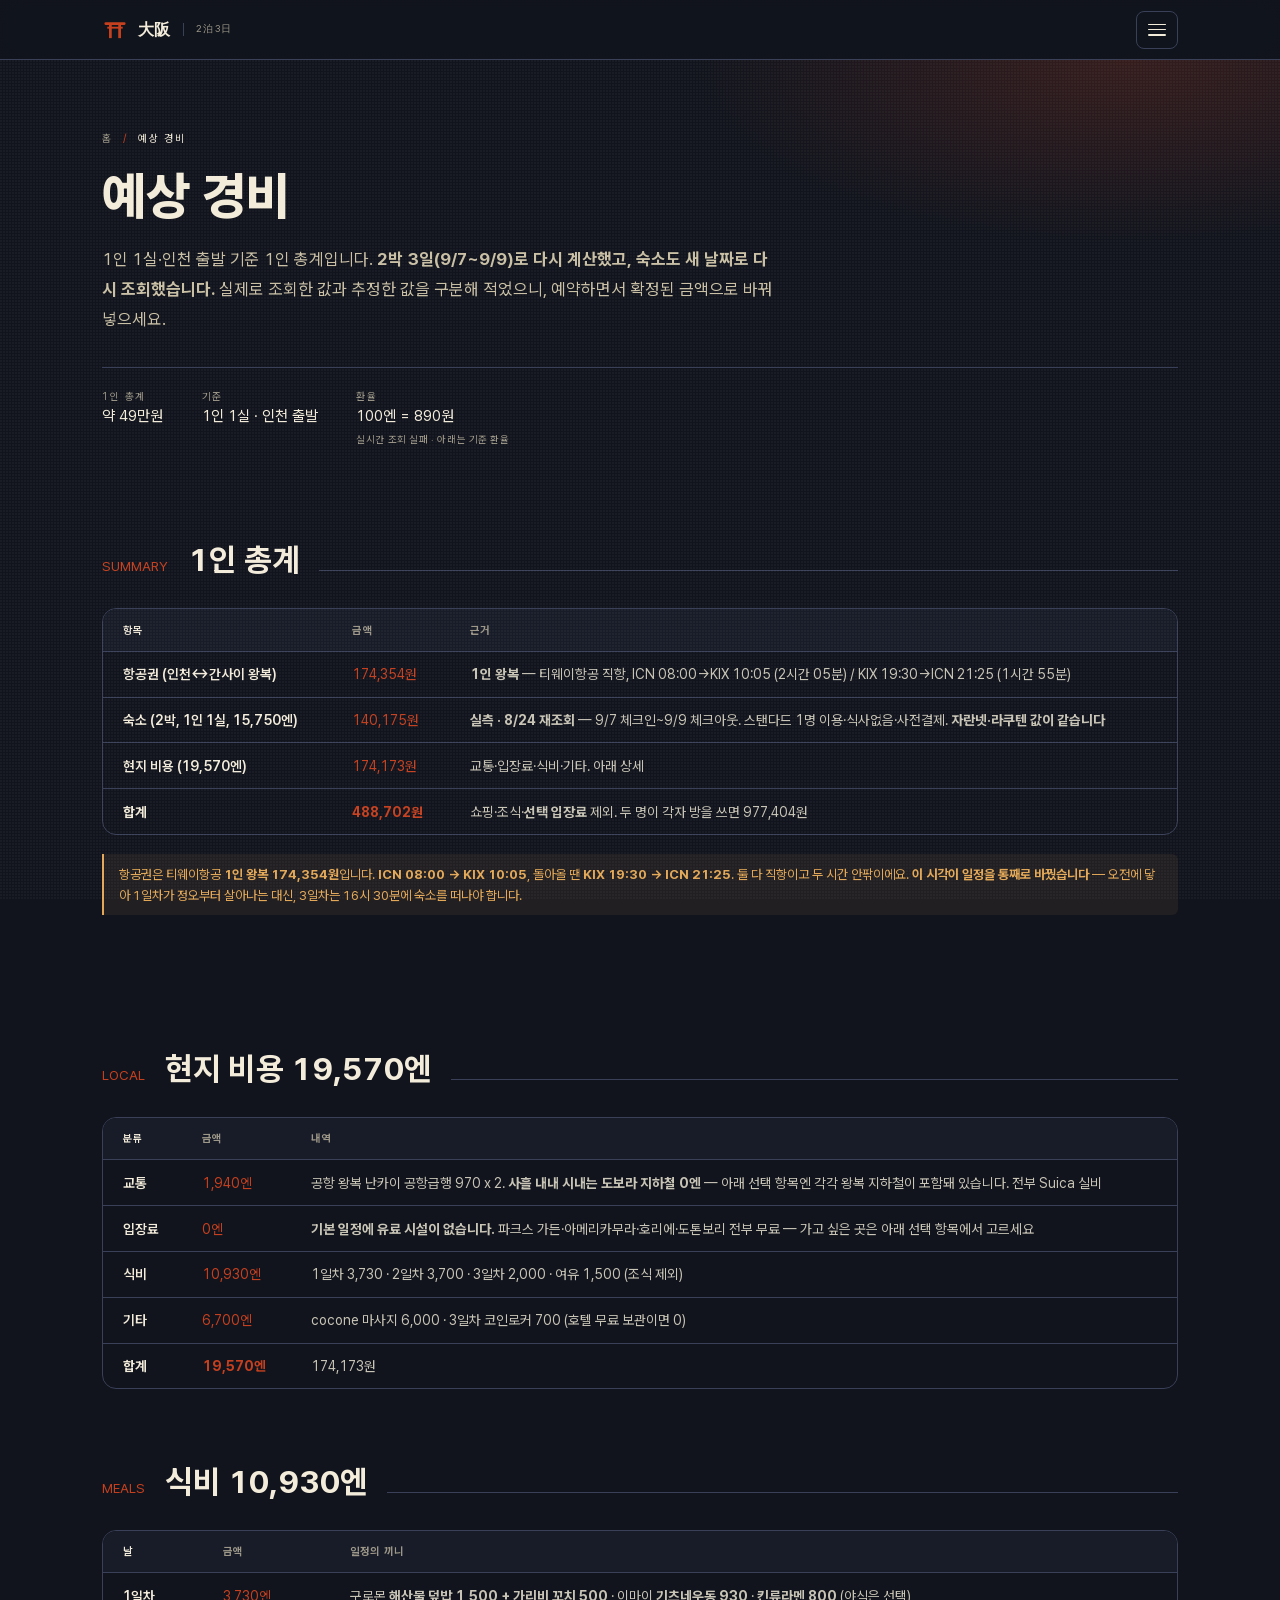
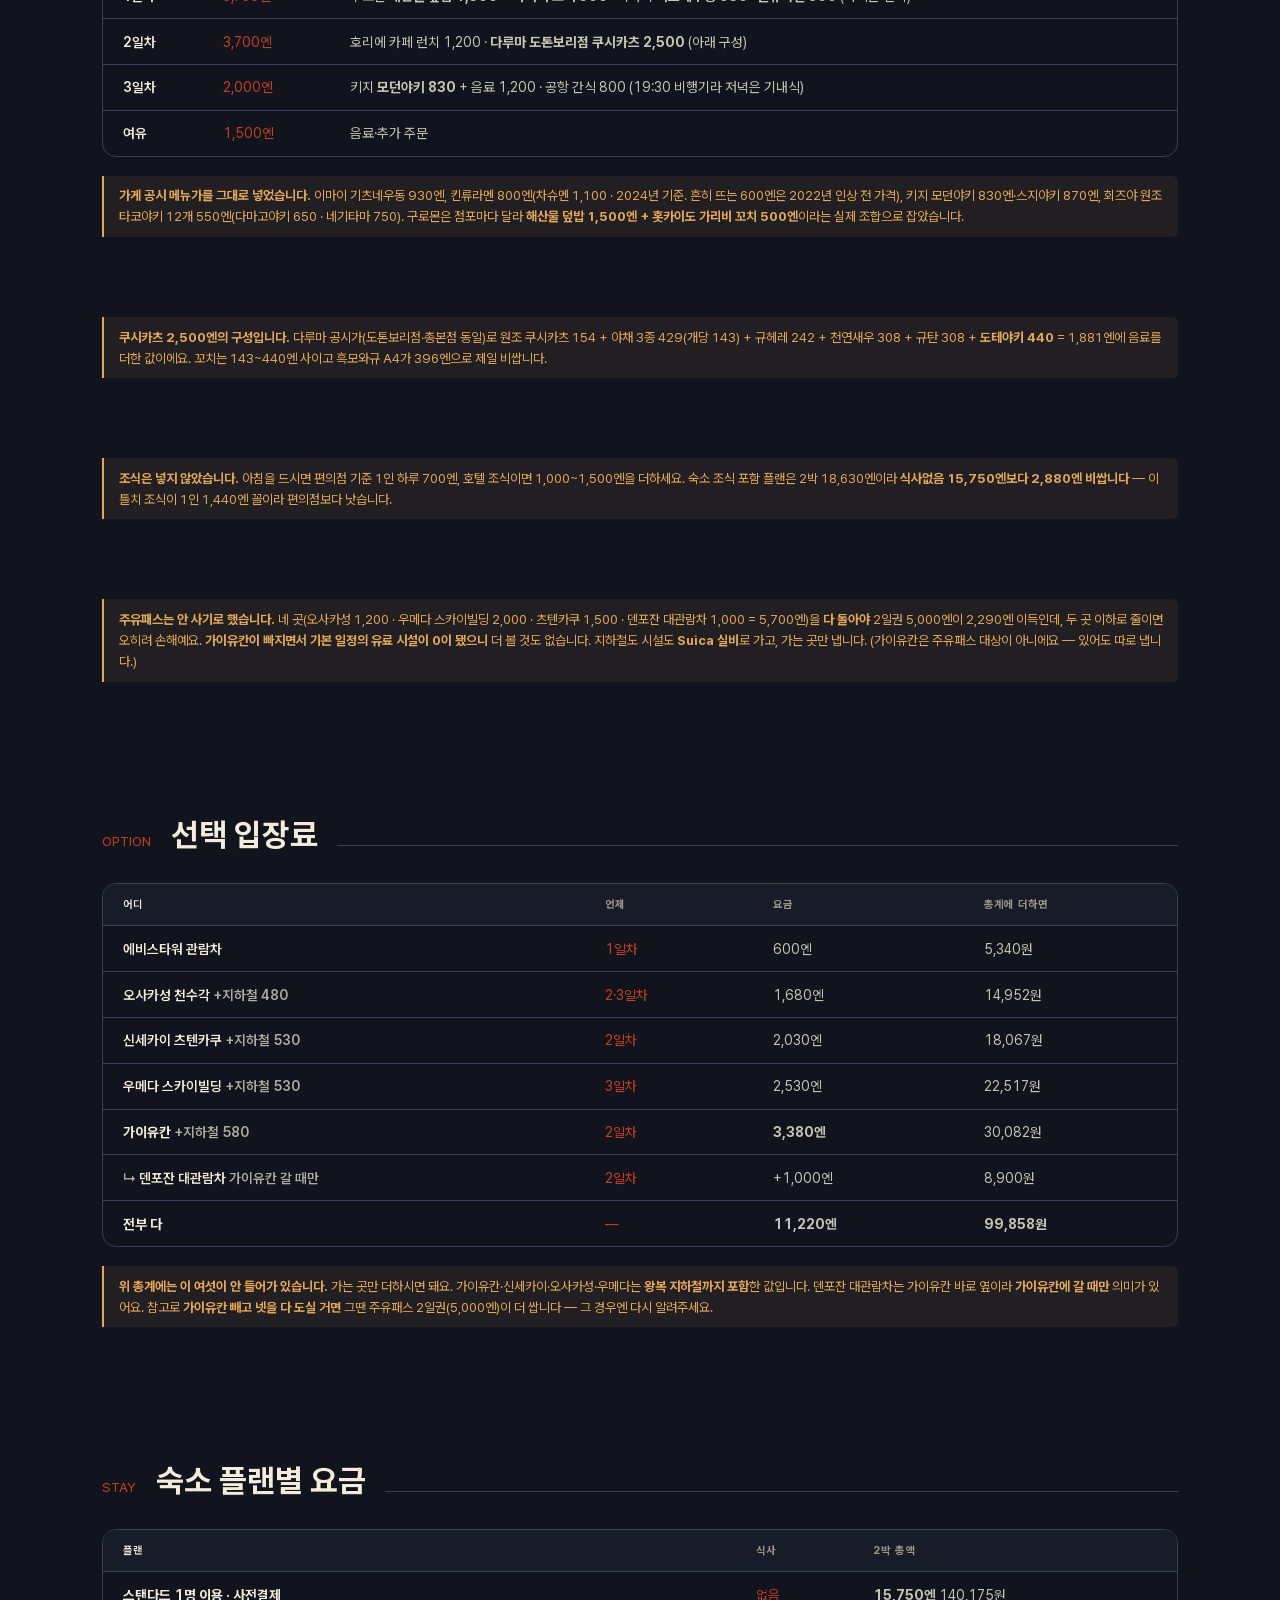
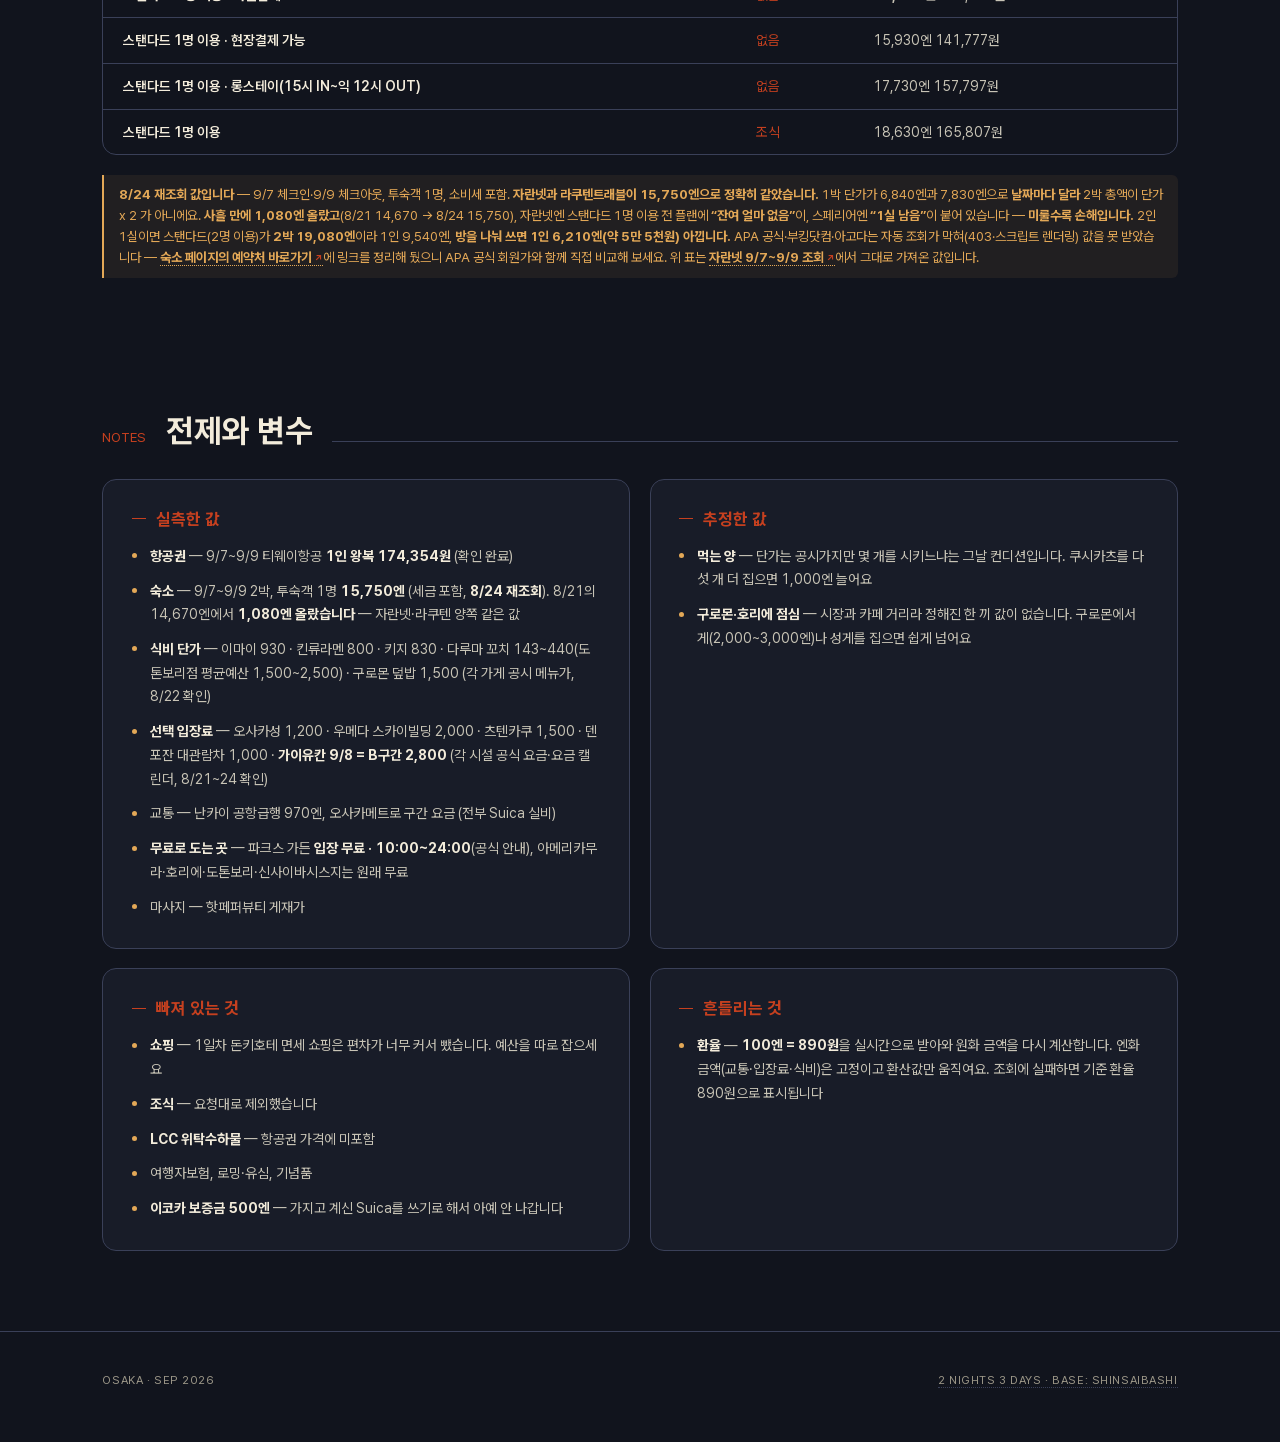
==== budget.html @ c333914d "숙소 예약처 6곳 재확인 — 최저가 14,670 → 15,750엔 (2박, +1,080) 자란넷·라쿠텐트래블 두 곳에서 9/7~9/9·성인1명·1실 조건으로 요금을 다시 받아왔고 " ====
<!DOCTYPE html>
<html lang="ko">
<head>
<meta charset="UTF-8">
<meta name="viewport" content="width=device-width, initial-scale=1.0, viewport-fit=cover">
<title>예상 경비 | 大阪 2泊3日</title>

<meta name="description" content="오사카 2박 3일 예상 경비. 항공권·숙소·현지 비용을 항목별로 나눠 계산한 1인 총계와 그 전제.">
<meta name="theme-color" content="#11141D">
<meta name="color-scheme" content="dark">
<link rel="canonical" href="https://osaka-kyoto-2026.vercel.app/budget.html">

<meta property="og:type" content="website">
<meta property="og:site_name" content="OSAKA · SEP 2026">
<meta property="og:title" content="예상 경비 | 大阪 2泊3日">
<meta property="og:description" content="오사카 2박 3일 예상 경비. 항공권·숙소·현지 비용을 항목별로 나눠 계산한 1인 총계와 그 전제.">
<meta property="og:url" content="https://osaka-kyoto-2026.vercel.app/budget.html">
<meta property="og:locale" content="ko_KR">
<meta name="twitter:card" content="summary">
<meta name="twitter:title" content="예상 경비 | 大阪 2泊3日">
<meta name="twitter:description" content="오사카 2박 3일 예상 경비. 항공권·숙소·현지 비용을 항목별로 나눠 계산한 1인 총계와 그 전제.">

<link rel="icon" href="data:image/svg+xml,%3Csvg xmlns='http://www.w3.org/2000/svg' viewBox='0 0 32 32'%3E%3Crect width='32' height='32' rx='7' fill='%2311141D'/%3E%3Cg fill='%23C6401F'%3E%3Crect x='3' y='6.5' width='26' height='3.2' rx='1.4'/%3E%3Crect x='6.5' y='12' width='19' height='2.3'/%3E%3Crect x='8.6' y='9.7' width='3.4' height='16.3'/%3E%3Crect x='20' y='9.7' width='3.4' height='16.3'/%3E%3C/g%3E%3C/svg%3E">
<link rel="apple-touch-icon" href="data:image/svg+xml,%3Csvg xmlns='http://www.w3.org/2000/svg' viewBox='0 0 32 32'%3E%3Crect width='32' height='32' rx='7' fill='%2311141D'/%3E%3Cg fill='%23C6401F'%3E%3Crect x='3' y='6.5' width='26' height='3.2' rx='1.4'/%3E%3Crect x='6.5' y='12' width='19' height='2.3'/%3E%3Crect x='8.6' y='9.7' width='3.4' height='16.3'/%3E%3Crect x='20' y='9.7' width='3.4' height='16.3'/%3E%3C/g%3E%3C/svg%3E">
<link rel="preload" href="assets/fonts/Pretendard-subset.woff2" as="font" type="font/woff2" crossorigin>
<link rel="stylesheet" href="assets/style.css">
</head>
<body>
<div class="grain"></div>

<header class="topbar">
  <a class="brand" href="index.html" aria-label="홈으로">
    <svg class="brand-mark" viewBox="0 0 32 32" aria-hidden="true" focusable="false"><g fill="currentColor"><rect x="3" y="6.5" width="26" height="3.2" rx="1.4"/><rect x="6.5" y="12" width="19" height="2.3"/><rect x="8.6" y="9.7" width="3.4" height="16.3"/><rect x="20" y="9.7" width="3.4" height="16.3"/></g></svg>
    <span class="brand-text">大阪</span>
    <span class="brand-sub">2泊3日</span>
  </a>
  <button class="menu-btn" type="button" aria-label="메뉴 열기" aria-expanded="false" aria-controls="sitemenu">
    <span class="bars" aria-hidden="true"><i></i><i></i><i></i></span>
  </button>
</header>

<nav class="menu" id="sitemenu" aria-label="사이트 메뉴" hidden>
  <div class="menu-inner">
    <div class="menu-eyebrow">Kansai Trip Plan / 2026</div>
    <ul class="menu-list">
      <li>
        <a class="menu-link" href="index.html"><span class="n">00</span><span class="t">홈</span><span class="d">Overview</span></a>
      </li>
      <li>
        <a class="menu-link" href="summary.html"><span class="n">01</span><span class="t">한눈에 보기</span><span class="d">Summary</span></a>
      </li>
      <li>
        <a class="menu-link" href="itinerary.html"><span class="n">02</span><span class="t">일자별 일정</span><span class="d">Itinerary</span></a>
        <ul class="menu-days">
          <li><a href="day-1.html"><span class="dn">DAY 1</span>도착 &amp; 미나미</a></li>
          <li><a href="day-2.html"><span class="dn">DAY 2</span>미나미 산책 &amp; 쉬어가기</a></li>
          <li><a href="day-3.html"><span class="dn">DAY 3</span>마지막 아침 &amp; 귀국</a></li>
        </ul>
      </li>
      <li>
        <a class="menu-link" href="stay.html"><span class="n">03</span><span class="t">숙소</span><span class="d">Stay</span></a>
      </li>
      <li>
        <a class="menu-link" href="transit.html"><span class="n">04</span><span class="t">교통 패스</span><span class="d">Transit</span></a>
      </li>
      <li>
        <a class="menu-link" href="notes.html"><span class="n">05</span><span class="t">여행 팁</span><span class="d">Notes</span></a>
      </li>
      <li>
        <a class="menu-link" href="budget.html"><span class="n">06</span><span class="t">예상 경비</span><span class="d">Budget</span></a>
      </li>
    </ul>
  </div>
</nav>

<section class="page-hero">
  <nav class="crumb" aria-label="현재 위치">
    <a href="index.html">홈</a>
    <span class="sep" aria-hidden="true">/</span>
    <span class="cur" aria-current="page">예상 경비</span>
  </nav>
  <h1>예상 경비</h1>
  <p class="lead">1인 1실·인천 출발 기준 1인 총계입니다. <b>2박 3일(9/7~9/9)로 다시 계산했고, 숙소도 새 날짜로 다시 조회했습니다.</b> 실제로 조회한 값과 추정한 값을 구분해 적었으니, 예약하면서 확정된 금액으로 바꿔 넣으세요.</p>
  <div class="facts">
    <div><span class="label">1인 총계</span><span class="val" data-jpy="35320" data-krw-base="174354" data-krw-round>약 49만원</span></div>
    <div><span class="label">기준</span><span class="val">1인 1실 · 인천 출발</span></div>
    <div><span class="label">환율</span><span class="val" data-fx-rate>100엔 = 890원</span><span class="fx-note" data-fx-note>기준 환율</span></div>
  </div>
</section>

<div class="section-head">
  <span class="num">SUMMARY</span>
  <h2>1인 총계</h2>
  <span class="line" aria-hidden="true"></span>
</div>

<div class="transit-plan tight reveal">
  <table>
    <thead>
      <tr><th scope="col">항목</th><th scope="col">금액</th><th scope="col">근거</th></tr>
    </thead>
    <tbody>
      <tr><td>항공권 (인천↔간사이 왕복)</td><td>174,354원</td><td><b>1인 왕복</b> — 티웨이항공 직항, ICN 08:00→KIX 10:05 (2시간 05분) / KIX 19:30→ICN 21:25 (1시간 55분)</td></tr>
      <tr><td>숙소 (2박, 1인 1실, 15,750엔)</td><td data-jpy="15750">140,175원</td><td><b>실측 · 8/24 재조회</b> — 9/7 체크인~9/9 체크아웃. 스탠다드 1명 이용·식사없음·사전결제. <b>자란넷·라쿠텐 값이 같습니다</b></td></tr>
      <tr><td>현지 비용 (19,570엔)</td><td data-jpy="19570">174,173원</td><td>교통·입장료·식비·기타. 아래 상세</td></tr>
      <tr><td><b>합계</b></td><td><b data-jpy="35320" data-krw-base="174354">488,702원</b></td><td>쇼핑·조식·<b>선택 입장료</b> 제외. 두 명이 각자 방을 쓰면 <span data-jpy="70640" data-krw-base="348708">977,404원</span></td></tr>
    </tbody>
  </table>
</div>

<div class="note-block reveal">
  <p class="tip">항공권은 티웨이항공 <b>1인 왕복 174,354원</b>입니다. <b>ICN 08:00 → KIX 10:05</b>, 돌아올 땐 <b>KIX 19:30 → ICN 21:25</b>. 둘 다 직항이고 두 시간 안팎이에요. <b>이 시각이 일정을 통째로 바꿨습니다</b> — 오전에 닿아 1일차가 정오부터 살아나는 대신, 3일차는 16시 30분에 숙소를 떠나야 합니다.</p>
</div>

<div class="section-head">
  <span class="num">LOCAL</span>
  <h2>현지 비용 19,570엔</h2>
  <span class="line" aria-hidden="true"></span>
</div>

<div class="transit-plan tight reveal">
  <table>
    <thead>
      <tr><th scope="col">분류</th><th scope="col">금액</th><th scope="col">내역</th></tr>
    </thead>
    <tbody>
      <tr><td>교통</td><td>1,940엔</td><td>공항 왕복 난카이 공항급행 970 x 2. <b>사흘 내내 시내는 도보라 지하철 0엔</b> — 아래 선택 항목엔 각각 왕복 지하철이 포함돼 있습니다. 전부 Suica 실비</td></tr>
      <tr><td>입장료</td><td>0엔</td><td><b>기본 일정에 유료 시설이 없습니다.</b> 파크스 가든·아메리카무라·호리에·도톤보리 전부 무료 — 가고 싶은 곳은 아래 선택 항목에서 고르세요</td></tr>
      <tr><td>식비</td><td>10,930엔</td><td>1일차 3,730 · 2일차 3,700 · 3일차 2,000 · 여유 1,500 (조식 제외)</td></tr>
      <tr><td>기타</td><td>6,700엔</td><td>cocone 마사지 6,000 · 3일차 코인로커 700 (호텔 무료 보관이면 0)</td></tr>
      <tr><td><b>합계</b></td><td><b>19,570엔</b></td><td data-jpy="19570">174,173원</td></tr>
    </tbody>
  </table>
</div>

<div class="section-head">
  <span class="num">MEALS</span>
  <h2>식비 10,930엔</h2>
  <span class="line" aria-hidden="true"></span>
</div>

<div class="transit-plan tight reveal">
  <table>
    <thead>
      <tr><th scope="col">날</th><th scope="col">금액</th><th scope="col">일정의 끼니</th></tr>
    </thead>
    <tbody>
      <tr><td>1일차</td><td>3,730엔</td><td>구로몬 <b>해산물 덮밥 1,500 + 가리비 꼬치 500</b> · 이마이 <b>기츠네우동 930</b> · <b>킨류라멘 800</b> (야식은 선택)</td></tr>
      <tr><td>2일차</td><td>3,700엔</td><td>호리에 카페 런치 1,200 · <b>다루마 도톤보리점 쿠시카츠 2,500</b> (아래 구성)</td></tr>
      <tr><td>3일차</td><td>2,000엔</td><td>키지 <b>모던야키 830</b> + 음료 1,200 · 공항 간식 800 (19:30 비행기라 저녁은 기내식)</td></tr>
      <tr><td>여유</td><td>1,500엔</td><td>음료·추가 주문</td></tr>
    </tbody>
  </table>
</div>

<div class="note-block reveal">
  <p class="tip"><b>가게 공시 메뉴가를 그대로 넣었습니다.</b> 이마이 기츠네우동 930엔, 킨류라멘 800엔(차슈멘 1,100 · 2024년 기준. 흔히 뜨는 600엔은 2022년 인상 전 가격), 키지 모던야키 830엔·스지야키 870엔, 회즈야 원조 타코야키 12개 550엔(다마고야키 650 · 네기타마 750). 구로몬은 점포마다 달라 <b>해산물 덮밥 1,500엔 + 홋카이도 가리비 꼬치 500엔</b>이라는 실제 조합으로 잡았습니다.</p>
</div>

<div class="note-block reveal">
  <p class="tip"><b>쿠시카츠 2,500엔의 구성입니다.</b> 다루마 공시가(도톤보리점·총본점 동일)로 원조 쿠시카츠 154 + 야채 3종 429(개당 143) + 규헤레 242 + 천연새우 308 + 규탄 308 + <b>도테야키 440</b> = 1,881엔에 음료를 더한 값이에요. 꼬치는 143~440엔 사이고 흑모와규 A4가 396엔으로 제일 비쌉니다.</p>
</div>

<div class="note-block reveal">
  <p class="tip"><b>조식은 넣지 않았습니다.</b> 아침을 드시면 편의점 기준 1인 하루 700엔, 호텔 조식이면 1,000~1,500엔을 더하세요. 숙소 조식 포함 플랜은 2박 18,630엔이라 <b>식사없음 15,750엔보다 2,880엔 비쌉니다</b> — 이틀치 조식이 1인 1,440엔 꼴이라 편의점보다 낫습니다.</p>
</div>

<div class="note-block reveal">
  <p class="tip"><b>주유패스는 안 사기로 했습니다.</b> 네 곳(오사카성 1,200 · 우메다 스카이빌딩 2,000 · 츠텐카쿠 1,500 · 덴포잔 대관람차 1,000 = 5,700엔)을 <b>다 돌아야</b> 2일권 5,000엔이 2,290엔 이득인데, 두 곳 이하로 줄이면 오히려 손해예요. <b>가이유칸이 빠지면서 기본 일정의 유료 시설이 0이 됐으니</b> 더 볼 것도 없습니다. 지하철도 시설도 <b>Suica 실비</b>로 가고, 가는 곳만 냅니다. (가이유칸은 주유패스 대상이 아니에요 — 있어도 따로 냅니다.)</p>
</div>

<div class="section-head">
  <span class="num">OPTION</span>
  <h2>선택 입장료</h2>
  <span class="line" aria-hidden="true"></span>
</div>

<div class="transit-plan tight reveal">
  <table>
    <thead>
      <tr><th scope="col">어디</th><th scope="col">언제</th><th scope="col">요금</th><th scope="col">총계에 더하면</th></tr>
    </thead>
    <tbody>
      <tr><td>에비스타워 관람차</td><td>1일차</td><td>600엔</td><td><span data-jpy="600">5,340원</span></td></tr>
      <tr><td>오사카성 천수각 <span style="opacity:.7">+지하철 480</span></td><td>2·3일차</td><td>1,680엔</td><td><span data-jpy="1680">14,952원</span></td></tr>
      <tr><td>신세카이 츠텐카쿠 <span style="opacity:.7">+지하철 530</span></td><td>2일차</td><td>2,030엔</td><td><span data-jpy="2030">18,067원</span></td></tr>
      <tr><td>우메다 스카이빌딩 <span style="opacity:.7">+지하철 530</span></td><td>3일차</td><td>2,530엔</td><td><span data-jpy="2530">22,517원</span></td></tr>
      <tr><td><b>가이유칸</b> <span style="opacity:.7">+지하철 580</span></td><td>2일차</td><td><b>3,380엔</b></td><td><span data-jpy="3380">30,082원</span></td></tr>
      <tr><td><span style="opacity:.7">↳</span> 덴포잔 대관람차 <span style="opacity:.7">가이유칸 갈 때만</span></td><td>2일차</td><td>+1,000엔</td><td><span data-jpy="1000">8,900원</span></td></tr>
      <tr><td><b>전부 다</b></td><td>—</td><td><b>11,220엔</b></td><td><b><span data-jpy="11220">99,858원</span></b></td></tr>
    </tbody>
  </table>
</div>

<div class="note-block reveal">
  <p class="tip"><b>위 총계에는 이 여섯이 안 들어가 있습니다.</b> 가는 곳만 더하시면 돼요. 가이유칸·신세카이·오사카성·우메다는 <b>왕복 지하철까지 포함</b>한 값입니다. 덴포잔 대관람차는 가이유칸 바로 옆이라 <b>가이유칸에 갈 때만</b> 의미가 있어요. 참고로 <b>가이유칸 빼고 넷을 다 도실 거면</b> 그땐 주유패스 2일권(5,000엔)이 더 쌉니다 — 그 경우엔 다시 알려주세요.</p>
</div>

<div class="section-head">
  <span class="num">STAY</span>
  <h2>숙소 플랜별 요금</h2>
  <span class="line" aria-hidden="true"></span>
</div>

<div class="transit-plan tight reveal">
  <table>
    <thead>
      <tr><th scope="col">플랜</th><th scope="col">식사</th><th scope="col">2박 총액</th></tr>
    </thead>
    <tbody>
      <tr><td><b>스탠다드 1명 이용 · 사전결제</b></td><td>없음</td><td><b>15,750엔</b> <span data-jpy="15750">140,175원</span></td></tr>
      <tr><td>스탠다드 1명 이용 · 현장결제 가능</td><td>없음</td><td>15,930엔 <span data-jpy="15930">141,777원</span></td></tr>
      <tr><td>스탠다드 1명 이용 · 롱스테이(15시 IN~익 12시 OUT)</td><td>없음</td><td>17,730엔 <span data-jpy="17730">157,797원</span></td></tr>
      <tr><td>스탠다드 1명 이용</td><td>조식</td><td>18,630엔 <span data-jpy="18630">165,807원</span></td></tr>
</tbody>
  </table>
</div>

<div class="note-block reveal">
  <p class="tip"><b>8/24 재조회 값입니다</b> — 9/7 체크인·9/9 체크아웃, 투숙객 1명, 소비세 포함. <b>자란넷과 라쿠텐트래블이 15,750엔으로 정확히 같았습니다.</b> 1박 단가가 6,840엔과 7,830엔으로 <b>날짜마다 달라</b> 2박 총액이 단가 x 2 가 아니에요. <b>사흘 만에 1,080엔 올랐고</b>(8/21 14,670 → 8/24 15,750), 자란넷엔 스탠다드 1명 이용 전 플랜에 <b>“잔여 얼마 없음”</b>이, 스페리어엔 <b>“1실 남음”</b>이 붙어 있습니다 — <b>미룰수록 손해입니다.</b> 2인 1실이면 스탠다드(2명 이용)가 <b>2박 19,080엔</b>이라 1인 9,540엔, <b>방을 나눠 쓰면 1인 6,210엔(약 5만 5천원) 아낍니다.</b> APA 공식·부킹닷컴·아고다는 자동 조회가 막혀(403·스크립트 렌더링) 값을 못 받았습니다 — <b><a class="maplink" href="stay.html">숙소 페이지의 예약처 바로가기</a></b>에 링크를 정리해 뒀으니 APA 공식 회원가와 함께 직접 비교해 보세요. 위 표는 <b><a class="maplink" href="https://www.jalan.net/yad334459/plan/?stayYear=2026&amp;stayMonth=09&amp;stayDay=07&amp;stayCount=2&amp;roomCount=1&amp;adultNum=1" target="_blank" rel="noopener">자란넷 9/7~9/9 조회</a></b>에서 그대로 가져온 값입니다.</p>
</div>

<div class="section-head">
  <span class="num">NOTES</span>
  <h2>전제와 변수</h2>
  <span class="line" aria-hidden="true"></span>
</div>

<div class="info-grid">
  <div class="info-card reveal">
    <h3>실측한 값</h3>
    <ul>
      <li><b>항공권</b> — 9/7~9/9 티웨이항공 <b>1인 왕복 174,354원</b> (확인 완료)</li>
      <li><b>숙소</b> — 9/7~9/9 2박, 투숙객 1명 <b>15,750엔</b> (세금 포함, <b>8/24 재조회</b>). 8/21의 14,670엔에서 <b>1,080엔 올랐습니다</b> — 자란넷·라쿠텐 양쪽 같은 값</li>
      <li><b>식비 단가</b> — 이마이 930 · 킨류라멘 800 · 키지 830 · 다루마 꼬치 143~440(도톤보리점 평균예산 1,500~2,500) · 구로몬 덮밥 1,500 (각 가게 공시 메뉴가, 8/22 확인)</li>
      <li><b>선택 입장료</b> — 오사카성 1,200 · 우메다 스카이빌딩 2,000 · 츠텐카쿠 1,500 · 덴포잔 대관람차 1,000 · <b>가이유칸 9/8 = B구간 2,800</b> (각 시설 공식 요금·요금 캘린더, 8/21~24 확인)</li>
      <li>교통 — 난카이 공항급행 970엔, 오사카메트로 구간 요금 (전부 Suica 실비)</li>
      <li><b>무료로 도는 곳</b> — 파크스 가든 <b>입장 무료 · 10:00~24:00</b>(공식 안내), 아메리카무라·호리에·도톤보리·신사이바시스지는 원래 무료</li>
      <li>마사지 — 핫페퍼뷰티 게재가</li>
    </ul>
  </div>
  <div class="info-card reveal">
    <h3>추정한 값</h3>
    <ul>
      <li><b>먹는 양</b> — 단가는 공시가지만 몇 개를 시키느냐는 그날 컨디션입니다. 쿠시카츠를 다섯 개 더 집으면 1,000엔 늘어요</li>
      <li><b>구로몬·호리에 점심</b> — 시장과 카페 거리라 정해진 한 끼 값이 없습니다. 구로몬에서 게(2,000~3,000엔)나 성게를 집으면 쉽게 넘어요</li>
    </ul>
  </div>
  <div class="info-card reveal">
    <h3>빠져 있는 것</h3>
    <ul>
      <li><b>쇼핑</b> — 1일차 돈키호테 면세 쇼핑은 편차가 너무 커서 뺐습니다. 예산을 따로 잡으세요</li>
      <li><b>조식</b> — 요청대로 제외했습니다</li>
      <li><b>LCC 위탁수하물</b> — 항공권 가격에 미포함</li>
      <li>여행자보험, 로밍·유심, 기념품</li>
      <li><b>이코카 보증금 500엔</b> — 가지고 계신 Suica를 쓰기로 해서 아예 안 나갑니다</li>
    </ul>
  </div>
  <div class="info-card reveal">
    <h3>흔들리는 것</h3>
    <ul>
      <li><b>환율</b> — <b data-fx-rate>100엔 = 890원</b>을 실시간으로 받아와 원화 금액을 다시 계산합니다. 엔화 금액(교통·입장료·식비)은 고정이고 환산값만 움직여요. 조회에 실패하면 기준 환율 890원으로 표시됩니다</li>
    </ul>
  </div>
</div>

<footer>
  <span>OSAKA · SEP 2026</span>
  <span><a href="index.html">2 NIGHTS 3 DAYS · BASE: SHINSAIBASHI</a></span>
</footer>

<script src="assets/nav.js"></script>
<script src="assets/fx.js"></script>
</body>
</html>
---- assets/style.css ----
/* ============================================================
   大阪・京都 3泊4日 — 공통 스타일
   본문 전체 Pretendard. 폰트는 이 저장소에 직접 담아 서빙하므로
   외부 CDN 요청이 없고, 한 번 받아두면 오프라인에서도 그대로 뜬다.
   (이 사이트에 쓰이는 글자만 남긴 서브셋 — 자세한 건 README 참고)
   ============================================================ */
@font-face{
  font-family:'Pretendard';
  src:url('fonts/Pretendard-subset.woff2') format('woff2');
  font-weight:100 900;
  font-style:normal;
  font-display:swap;
}

:root{
  --ink:#EFE7D8;
  --ink-dim:#9C9788;
  --night:#11141D;
  --night-2:#181C28;
  --card:#1C2130;
  --torii:#C6401F;
  --torii-deep:#8F2A13;
  --gold:#E3A857;
  --line:#3A4058;
  --paper:#F3ECDB;
  --paper-dim:#C9C0A6;

  /* 세 역할 모두 Pretendard. 뒤는 폰트가 못 뜰 때를 위한 대비책. */
  --stack:'Pretendard','Apple SD Gothic Neo','Malgun Gothic','Noto Sans KR',
          system-ui,sans-serif,'Apple Color Emoji','Segoe UI Emoji';
  --sans:var(--stack);
  --serif:var(--stack);
  --mono:var(--stack);

  --bar-h:60px;
  --pad:8vw;
}
*{margin:0;padding:0;box-sizing:border-box;-webkit-tap-highlight-color:rgba(198,64,31,0.25);}
/* 가로 넘침 차단은 html 에서. body 에 걸면 body 가 스크롤 컨테이너로
   승격돼 스크롤 위치·position:fixed 계산이 어긋난다. */
html{scroll-behavior:smooth;-webkit-text-size-adjust:100%;overflow-x:hidden;}
body{
  background:var(--night);
  color:var(--ink);
  font-family:var(--sans);
  /* 고정폭 서체를 걷어냈으므로, 시각·요금·표의 숫자는 tnum 으로 자릿수를 맞춘다 */
  font-variant-numeric:tabular-nums;
  width:100%;
  padding-top:var(--bar-h);
}
body.menu-open{overflow:hidden;}
::selection{background:var(--torii);color:var(--paper);}
a:focus-visible, button:focus-visible{outline:2px solid var(--gold);outline-offset:3px;border-radius:2px;}

.mono{font-family:var(--mono);}
.mincho{font-family:var(--serif);}

/* ---------- background texture ---------- */
.grain{
  position:fixed;inset:0;pointer-events:none;z-index:1;
  background-image:radial-gradient(circle at 1px 1px, rgba(255,255,255,0.035) 1px, transparent 0);
  background-size:3px 3px;
}

/* ============================================================
   TOP BAR
   ============================================================ */
.topbar{
  position:fixed;top:0;left:0;right:0;
  height:var(--bar-h);
  z-index:50;
  display:flex;align-items:center;justify-content:space-between;
  padding:0 var(--pad);
  background:rgba(17,20,29,0.82);
  backdrop-filter:blur(14px);
  -webkit-backdrop-filter:blur(14px);
  border-bottom:1px solid var(--line);
}
.brand{
  display:inline-flex;align-items:center;gap:.6rem;
  text-decoration:none;color:var(--paper);
  transition:opacity .2s ease;
}
.brand:hover{opacity:.75;}
.brand-mark{
  width:26px;height:26px;flex:0 0 auto;
  color:var(--torii);
}
.brand-text{
  font-family:var(--serif);font-weight:700;
  font-size:1.02rem;letter-spacing:.02em;
  white-space:nowrap;
}
.brand-text i{color:var(--torii);font-style:normal;}
.brand-sub{
  font-family:var(--mono);
  font-size:.6rem;letter-spacing:.16em;text-transform:uppercase;
  color:var(--ink-dim);
  padding-left:.7rem;margin-left:.2rem;
  border-left:1px solid var(--line);
}

/* 햄버거 버튼 */
.menu-btn{
  -webkit-appearance:none;appearance:none;
  background:transparent;border:1px solid var(--line);
  border-radius:8px;
  width:42px;height:38px;
  display:inline-flex;align-items:center;justify-content:center;
  cursor:pointer;
  transition:border-color .2s ease, background .2s ease;
}
.menu-btn:hover{border-color:var(--torii);background:rgba(198,64,31,0.1);}
.bars{display:block;width:18px;height:12px;position:relative;}
.bars i{
  position:absolute;left:0;right:0;height:1.5px;
  background:var(--paper);border-radius:2px;
  transition:transform .28s cubic-bezier(.22,.61,.36,1), opacity .18s ease;
}
.bars i:nth-child(1){top:0;}
.bars i:nth-child(2){top:5.25px;}
.bars i:nth-child(3){top:10.5px;}
.menu-btn[aria-expanded="true"] .bars i:nth-child(1){transform:translateY(5.25px) rotate(45deg);}
.menu-btn[aria-expanded="true"] .bars i:nth-child(2){opacity:0;}
.menu-btn[aria-expanded="true"] .bars i:nth-child(3){transform:translateY(-5.25px) rotate(-45deg);}

/* ============================================================
   MENU OVERLAY
   ============================================================ */
.menu{
  position:fixed;
  top:var(--bar-h);left:0;right:0;bottom:0;
  z-index:40;
  background:var(--night);
  overflow-y:auto;
  -webkit-overflow-scrolling:touch;
  padding:2.4rem var(--pad) 4rem;
}
.menu::before{
  content:"";position:absolute;inset:0;pointer-events:none;
  background:radial-gradient(ellipse 70% 50% at 80% 0%, rgba(198,64,31,0.18), transparent 62%);
}
.menu[hidden]{display:none;}
.js-menu .menu{
  display:block;
  opacity:0;visibility:hidden;
  transform:translateY(-10px);
  transition:opacity .26s ease, transform .3s cubic-bezier(.22,.61,.36,1), visibility .26s;
}
.js-menu .menu.open{opacity:1;visibility:visible;transform:none;}

.menu-inner{position:relative;z-index:1;max-width:880px;}
.menu-eyebrow{
  font-family:var(--mono);
  font-size:.66rem;letter-spacing:.18em;text-transform:uppercase;
  color:var(--ink-dim);
  margin-bottom:1.6rem;
  display:flex;align-items:center;gap:.8rem;
}
.menu-eyebrow::after{content:"";flex:1;height:1px;background:var(--line);}

.menu-list{list-style:none;}
.menu-list > li{border-bottom:1px solid var(--line);}
.menu-link{
  display:flex;align-items:baseline;gap:1rem;
  padding:1.05rem 0;
  text-decoration:none;
  transition:padding-left .22s ease;
}
.menu-link:hover{padding-left:.5rem;}
.menu-link .n{
  position:relative;
  font-family:var(--mono);font-size:.72rem;letter-spacing:.1em;
  color:var(--torii);
  flex:0 0 2.4em;
  white-space:nowrap;
}
.menu-link .t{
  font-family:var(--serif);font-weight:700;
  font-size:1.35rem;color:var(--paper);
  line-height:1.3;
}
.menu-link .d{
  font-family:var(--mono);font-size:.68rem;letter-spacing:.06em;
  color:var(--ink-dim);
  margin-left:auto;
  padding-left:1rem;
  white-space:nowrap;
}
.menu-link[aria-current="page"] .t{color:var(--torii);}
/* 현재 페이지 표식은 왼쪽 여백에 띄워 레이아웃을 밀지 않는다 */
.menu-link[aria-current="page"] .n::before{
  content:"▸";
  position:absolute;left:-.95em;top:0;
  color:var(--torii);
}

/* 메뉴 안 일차 목록 */
.menu-days{list-style:none;padding:0 0 1.1rem 3.4em;}
.menu-days li + li{margin-top:.1rem;}
.menu-days a{
  display:flex;align-items:baseline;gap:.8rem;
  padding:.42rem 0;
  text-decoration:none;
  font-size:.9rem;color:#C8C4B6;
  transition:color .2s ease, padding-left .2s ease;
}
.menu-days a:hover{color:var(--gold);padding-left:.35rem;}
.menu-days a[aria-current="page"]{color:var(--torii);}
.menu-days .dn{font-family:var(--mono);font-size:.68rem;color:var(--ink-dim);flex:0 0 3.6em;letter-spacing:.08em;}

/* ============================================================
   HERO (홈)
   ============================================================ */
/* 화면 높이를 꽉 채우지 않는다. 예전엔 min-height 로 한 화면을 잡고
   가운데 정렬을 했는데, 내용이 그 높이를 못 채워 남는 만큼이 위아래
   여백으로 갈라졌다. 이제 내용 높이에 패딩만 얹는다. */
.hero{
  position:relative;
  display:flex;
  flex-direction:column;
  padding:4.2rem var(--pad) 3.6rem;
  overflow:hidden;
}
.hero::before{
  content:"";
  position:absolute; inset:0;
  background:
    radial-gradient(ellipse 60% 45% at 85% 15%, rgba(198,64,31,0.28), transparent 60%),
    radial-gradient(ellipse 50% 40% at 10% 90%, rgba(227,168,87,0.14), transparent 60%);
  z-index:0;
}
.board{
  position:relative;z-index:2;
  color:var(--ink-dim);
  font-size:.72rem;
  letter-spacing:.18em;
  text-transform:uppercase;
  display:flex;gap:1.2em;align-items:center;
  margin-bottom:2.4rem;
}
.board .dot{width:6px;height:6px;border-radius:50%;background:var(--gold);animation:blink 1.8s infinite;}
@keyframes blink{0%,60%{opacity:1;}80%{opacity:.15;}100%{opacity:1;}}

.hero h1{
  position:relative;z-index:2;
  font-family:var(--serif);
  font-weight:800;
  font-size:clamp(2.6rem,7vw,5.2rem);
  line-height:1.06;
  letter-spacing:.01em;
}
.hero h1 .accent{color:var(--torii);}
.hero .sub{
  position:relative;z-index:2;
  margin-top:1.6rem;
  font-size:clamp(1rem,1.6vw,1.15rem);
  color:var(--paper-dim);
  max-width:38em;
  line-height:1.8;
}
.hero .route{
  position:relative;z-index:2;
  margin-top:2.4rem;
  display:flex;align-items:center;gap:1rem;
  flex-wrap:wrap;
  font-family:var(--mono);
  font-size:.85rem;
  color:var(--ink-dim);
}
.route .stop{color:var(--paper);font-weight:700;letter-spacing:.05em;}
.route .track{flex:0 0 40px;height:1px;background:var(--line);position:relative;}
.route .track::after{
  content:"";position:absolute;top:50%;left:0;width:100%;height:1px;
  background:repeating-linear-gradient(90deg,var(--gold) 0 4px, transparent 4px 8px);
  transform:translateY(-50%);
}

.hero-meta{
  position:relative;z-index:2;
  margin-top:2.8rem;
  display:flex;flex-wrap:wrap;gap:2.4rem;
  border-top:1px solid var(--line);
  padding-top:1.4rem;
}
.hero-meta div{display:flex;flex-direction:column;gap:.35rem;}
.hero-meta .label{font-size:.68rem;letter-spacing:.14em;text-transform:uppercase;color:var(--ink-dim);}
.hero-meta .val{font-family:var(--mono);font-size:1rem;color:var(--paper);}

.hero-scroll{
  position:relative;z-index:2;
  margin-top:2.2rem;
  font-family:var(--mono);
  font-size:.68rem;letter-spacing:.16em;text-transform:uppercase;
  color:var(--ink-dim);
  display:flex;align-items:center;gap:.6rem;
}
.hero-scroll .arrow{color:var(--torii);animation:nudge 2s infinite;}
@keyframes nudge{0%,100%{transform:translateY(0);}50%{transform:translateY(4px);}}

/* ============================================================
   PAGE HERO (하위 페이지)
   ============================================================ */
.page-hero{
  position:relative;
  padding:4.5rem var(--pad) 2.6rem;
  overflow:hidden;
}
.page-hero::before{
  content:"";position:absolute;inset:0;z-index:0;
  background:radial-gradient(ellipse 55% 70% at 88% 0%, rgba(198,64,31,0.2), transparent 62%);
}
.page-hero > *{position:relative;z-index:1;}
.crumb{
  font-family:var(--mono);
  font-size:.66rem;letter-spacing:.16em;text-transform:uppercase;
  color:var(--ink-dim);
  display:flex;align-items:center;gap:.6rem;
  margin-bottom:1.4rem;
}
.crumb a{color:var(--ink-dim);text-decoration:none;transition:color .2s ease;}
.crumb a:hover{color:var(--gold);}
.crumb .sep{color:var(--torii);}
.crumb .cur{color:var(--paper);}
.page-hero h1{
  font-family:var(--serif);font-weight:800;
  font-size:clamp(2rem,5vw,3.2rem);
  line-height:1.15;
  color:var(--paper);
}
.page-hero h1 .accent{color:var(--torii);}
.page-hero .lead{
  margin-top:1.1rem;
  font-size:clamp(.94rem,1.4vw,1.05rem);
  color:var(--paper-dim);
  max-width:40em;
  line-height:1.8;
}
.page-hero .facts{
  margin-top:2rem;
  display:flex;flex-wrap:wrap;gap:1.6rem 2.4rem;
  border-top:1px solid var(--line);
  padding-top:1.4rem;
}
.page-hero .facts div{display:flex;flex-direction:column;gap:.3rem;}
.page-hero .facts .label{font-size:.64rem;letter-spacing:.14em;text-transform:uppercase;color:var(--ink-dim);}
.page-hero .facts .val{font-family:var(--mono);font-size:.94rem;color:var(--paper);}

/* ============================================================
   SECTION LABELS
   ============================================================ */
.section-head{
  padding:3.4rem var(--pad) 1.8rem;
  display:flex;align-items:baseline;gap:1.2rem;
}
.section-head .num{font-family:var(--mono);color:var(--torii);font-size:.85rem;}
.section-head h2{
  font-family:var(--serif);font-weight:700;
  font-size:clamp(1.4rem,3vw,2rem);
  color:var(--paper);
}
.section-head .line{flex:1;height:1px;background:var(--line);}

/* ============================================================
   HOME — 섹션 카드
   ============================================================ */
.nav-grid{
  padding:0 var(--pad) 5rem;
  display:grid;
  grid-template-columns:repeat(auto-fit,minmax(260px,1fr));
  gap:1.2rem;
}
.nav-card{
  position:relative;
  display:flex;flex-direction:column;
  background:var(--card);
  border:1px solid var(--line);
  border-radius:14px;
  padding:1.7rem;
  text-decoration:none;
  overflow:hidden;
  transition:border-color .25s ease, transform .25s ease;
}
.nav-card:hover{border-color:var(--torii);transform:translateY(-3px);}
.nav-card::after{
  content:"→";
  position:absolute;right:1.4rem;bottom:1.4rem;
  font-family:var(--mono);
  color:var(--torii);
  opacity:.5;
  transition:transform .25s ease, opacity .25s ease;
}
.nav-card:hover::after{transform:translateX(4px);opacity:1;}
.nav-card .n{
  font-family:var(--mono);
  font-size:.66rem;letter-spacing:.16em;text-transform:uppercase;
  color:var(--gold);
  margin-bottom:.8rem;
}
.nav-card h3{
  font-family:var(--serif);font-weight:700;
  font-size:1.3rem;color:var(--paper);
  margin-bottom:.6rem;
}
.nav-card p{
  font-size:.86rem;line-height:1.7;color:#C8C4B6;
  padding-right:2rem;
}

/* ============================================================
   ITINERARY INDEX — 일차 카드
   ============================================================ */
.day-grid{
  padding:0 var(--pad) 5rem;
  display:grid;
  grid-template-columns:repeat(auto-fit,minmax(280px,1fr));
  gap:1.2rem;
}
.day-card{
  position:relative;
  display:flex;flex-direction:column;
  background:var(--card);
  border:1px solid var(--line);
  border-radius:14px;
  text-decoration:none;
  overflow:hidden;
  transition:border-color .25s ease, transform .25s ease;
}
.day-card:hover{border-color:var(--torii);transform:translateY(-3px);}
.day-card .dc-top{
  position:relative;
  padding:1.5rem 1.6rem 1.1rem;
  border-bottom:1px dashed var(--line);
  display:flex;align-items:flex-start;justify-content:space-between;gap:.8rem;
}
.day-card .dc-top::before, .day-card .dc-top::after{
  content:"";position:absolute;bottom:-10px;
  width:20px;height:20px;border-radius:50%;
  background:var(--night);
}
.day-card .dc-top::before{left:-11px;}
.day-card .dc-top::after{right:-11px;}
.day-card .dc-n{
  font-family:var(--mono);font-weight:700;
  font-size:1.5rem;color:var(--torii);
  line-height:1;
}
.day-card .dc-date{
  font-family:var(--mono);
  font-size:.7rem;letter-spacing:.12em;text-transform:uppercase;
  color:var(--gold);
  text-align:right;
}
.day-card .dc-badge{
  display:block;margin-top:.4rem;
  font-size:.62rem;letter-spacing:.1em;
  color:var(--torii);
  border:1px solid var(--torii-deep);
  padding:.22rem .55rem;border-radius:100px;
}
.day-card .dc-body{padding:1.3rem 1.6rem 1.6rem;}
.day-card h3{
  font-family:var(--serif);font-weight:700;
  font-size:1.25rem;color:var(--paper);
  margin-bottom:.7rem;
}
.day-card .dc-spots{
  list-style:none;
  display:flex;flex-wrap:wrap;gap:.4rem;
}
.day-card .dc-spots li{
  font-family:var(--mono);
  font-size:.68rem;letter-spacing:.03em;
  color:#9AA0B8;
  background:rgba(255,255,255,0.04);
  border:1px solid var(--line);
  padding:.28rem .6rem;
  border-radius:6px;
}

/* ============================================================
   TIMELINE / TICKET
   ============================================================ */
.timeline{
  position:relative;
  padding:1rem var(--pad) 4rem;
}
.day{
  position:relative;
  display:grid;
  grid-template-columns:56px 1fr;
  gap:1.6rem;
  margin-bottom:2.6rem;
}
.day .stopmark{
  position:relative;
  display:flex;flex-direction:column;align-items:center;
  padding-top:.4rem;
}
.stopmark .ring{
  width:56px;height:56px;border-radius:50%;
  background:var(--night-2);
  border:2px solid var(--torii);
  display:flex;align-items:center;justify-content:center;
  font-family:var(--mono);
  font-weight:700;font-size:1.1rem;
  color:var(--paper);
  box-shadow:0 0 0 6px var(--night);
  flex-shrink:0;
}

.ticket{
  background:var(--card);
  border:1px solid var(--line);
  border-radius:14px;
  position:relative;
  overflow:hidden;
  transition:transform .25s ease, border-color .25s ease;
}
.ticket:hover{border-color:var(--torii);}
.ticket-top{
  position:relative;
  padding:1.6rem 1.8rem 1.2rem;
  display:flex;justify-content:space-between;align-items:flex-start;
  flex-wrap:wrap;gap:1rem;
  border-bottom:1px dashed var(--line);
}
/* 티켓 절취선 좌우 반원 노치 */
.ticket-top::before, .ticket-top::after{
  content:"";position:absolute;
  width:20px;height:20px;border-radius:50%;
  background:var(--night);
  bottom:-10px;
}
.ticket-top::before{left:-11px;}
.ticket-top::after{right:-11px;}
.ticket-date{font-family:var(--mono);font-size:.72rem;letter-spacing:.12em;color:var(--gold);text-transform:uppercase;}
.ticket-title{
  font-family:var(--serif);font-weight:700;
  font-size:1.5rem;color:var(--paper);margin-top:.3rem;
}
.ticket-badge{
  font-family:var(--mono);
  font-size:.68rem;letter-spacing:.1em;
  color:var(--torii);
  border:1px solid var(--torii-deep);
  padding:.35rem .7rem;border-radius:100px;
  white-space:nowrap;
  text-transform:uppercase;
}

.ticket-body{padding:1.6rem 1.8rem 1.8rem;}
.stop-row{
  display:grid;
  grid-template-columns:64px 1fr;
  gap:1rem;
  padding:.65rem 0;
  border-bottom:1px solid rgba(255,255,255,0.05);
}
.stop-row:last-child{border-bottom:none;}
.stop-time{
  font-family:var(--mono);
  font-size:.78rem;color:var(--ink-dim);
  padding-top:.15rem;
}
.stop-text b{color:var(--paper);font-weight:500;}
.stop-text{font-size:.92rem;line-height:1.65;color:#C8C4B6;}
.tip{
  margin-top:1.1rem;
  font-size:.82rem;
  color:var(--gold);
  background:rgba(227,168,87,0.08);
  border-left:2px solid var(--gold);
  padding:.6rem .9rem;
  line-height:1.6;
  border-radius:0 6px 6px 0;
}

/* ---------- MOVE (transit segment) ---------- */
.move{
  display:flex;
  align-items:center;
  gap:.7rem;
  padding:.55rem 0 .55rem 64px;
  font-family:var(--mono);
  font-size:.76rem;
  color:#9AA0B8;
}
.move .icon{flex:0 0 auto;color:var(--torii);font-size:.9rem;}
.move .move-line{color:var(--paper-dim);}
.move .move-fare{margin-left:auto;color:var(--ink-dim);white-space:nowrap;}

/* ============================================================
   PAGER (이전/다음 일차)
   ============================================================ */
.pager{
  margin:0 var(--pad) 5rem;
  display:grid;
  grid-template-columns:1fr 1fr;
  gap:1rem;
}
.pager-link{
  display:flex;flex-direction:column;gap:.4rem;
  background:var(--night-2);
  border:1px solid var(--line);
  border-radius:12px;
  padding:1.1rem 1.3rem;
  text-decoration:none;
  transition:border-color .22s ease, background .22s ease;
}
.pager-link:hover{border-color:var(--torii);background:var(--card);}
.pager-link .dir{
  font-family:var(--mono);
  font-size:.64rem;letter-spacing:.14em;text-transform:uppercase;
  color:var(--torii);
}
.pager-link .ttl{font-family:var(--serif);font-weight:700;font-size:1rem;color:var(--paper);}
.pager-link.next{text-align:right;align-items:flex-end;}

/* ============================================================
   INFO GRID
   ============================================================ */
.info-grid{
  padding:0 var(--pad) 5rem;
  display:grid;
  grid-template-columns:1fr 1fr;
  gap:1.2rem;
}
@media (max-width:760px){ .info-grid{grid-template-columns:1fr;} }

.info-card{
  background:var(--night-2);
  border:1px solid var(--line);
  border-radius:14px;
  padding:1.8rem;
}
.info-card h3{
  font-family:var(--serif);
  color:var(--torii);
  font-size:1.05rem;
  margin-bottom:1rem;
  display:flex;align-items:center;gap:.6rem;
}
.info-card h3::before{content:"";width:14px;height:1px;background:var(--torii);}
.info-card ul{list-style:none;display:flex;flex-direction:column;gap:.7rem;}
.info-card li{
  font-size:.87rem;line-height:1.7;color:#C8C4B6;
  padding-left:1.1rem;position:relative;
}
.info-card li::before{
  content:"";position:absolute;left:0;top:.6em;
  width:5px;height:5px;background:var(--gold);border-radius:50%;
}
.info-card li b{color:var(--paper);}

/* ---------- MAP LINKS ---------- */
.maplink{
  color:inherit;
  text-decoration:none;
  border-bottom:1px dotted var(--gold);
  transition:color .2s ease, border-color .2s ease;
}
.maplink:hover{color:var(--gold);border-color:transparent;}
.maplink::after{content:" ↗";font-size:.75em;color:var(--torii);}
/* 이동 줄에는 역 이름 링크가 서너 개씩 이어진다. 거기까지 ↗ 를 붙이면
   화살표가 줄을 뒤덮어 노선이 안 읽힌다. 점선 밑줄만으로 표시한다. */
.move-line .maplink::after{content:none;}
.hotel-actions{margin-top:1.1rem;}
.btn-map{
  display:inline-flex;align-items:center;gap:.5rem;
  font-family:var(--mono);
  font-size:.75rem;letter-spacing:.08em;text-transform:uppercase;
  color:var(--paper);
  background:rgba(198,64,31,0.15);
  border:1px solid var(--torii-deep);
  padding:.55rem 1rem;border-radius:8px;
  text-decoration:none;
  transition:background .2s ease;
}
.btn-map:hover{background:rgba(198,64,31,0.3);}

/* ============================================================
   TRANSIT
   ============================================================ */
.transit{
  padding:0 var(--pad) 2rem;
  display:grid;
  grid-template-columns:repeat(auto-fit,minmax(220px,1fr));
  gap:1.2rem;
}
@media (max-width:900px){ .transit{grid-template-columns:1fr;} }
.pass-card{
  background:var(--night-2);
  border:1px solid var(--line);
  border-radius:14px;
  padding:1.6rem;
  display:flex;flex-direction:column;gap:.7rem;
}
.pass-card .pass-name{font-family:var(--serif);font-size:1.15rem;color:var(--paper);}
.pass-card .pass-price{font-family:var(--mono);color:var(--gold);font-size:.85rem;}
.pass-card p{font-size:.85rem;color:#C8C4B6;line-height:1.65;}

.transit-plan{
  margin:0 var(--pad) 5rem;
  border:1px solid var(--line);
  border-radius:14px;
  overflow-x:auto;
  -webkit-overflow-scrolling:touch;
}
.transit-plan table{width:100%;min-width:520px;border-collapse:collapse;font-size:.86rem;}
.transit-plan th{
  text-align:left;
  font-family:var(--mono);
  font-size:.68rem;letter-spacing:.1em;text-transform:uppercase;
  color:var(--ink-dim);
  background:var(--night-2);
  padding:.9rem 1.2rem;
}
.transit-plan td{
  padding:.9rem 1.2rem;
  border-top:1px solid var(--line);
  color:#C8C4B6;
}
.transit-plan td:first-child, .transit-plan th:first-child{color:var(--paper);font-weight:600;}
.transit-plan tr td:nth-child(2){color:var(--torii);font-family:var(--mono);}

/* 실시간 환율 표시 옆에 붙는 갱신 시점 (assets/fx.js) */
.facts .fx-note{
  display:block;
  font-family:var(--mono);
  font-size:.62rem;letter-spacing:.06em;
  color:var(--ink-dim);
  margin-top:.3rem;
}
/* 바로 아래 .note-block 이 붙는 표는 간격을 좁힌다 */
.transit-plan.tight{margin-bottom:1.2rem;}

/* 타임라인 밖에서 .tip 을 쓸 때 감싸는 상자.
   .day 는 56px 마커 + 본문 2열 그리드라 마커 없이 .ticket 만 쓰면
   본문이 56px 열에 갇힌다. 표 밑 설명은 이걸 쓸 것. */
.note-block{margin:0 var(--pad) 5rem;}
.note-block .tip:first-child{margin-top:0;}

/* ============================================================
   HOTEL
   ============================================================ */
.hotel{
  margin:0 var(--pad) 3rem;
  background:linear-gradient(135deg, var(--card), var(--night-2));
  border:1px solid var(--torii-deep);
  border-radius:16px;
  padding:2.4rem;
  display:grid;
  grid-template-columns:1fr auto;
  gap:1.5rem;
  align-items:center;
}
@media (max-width:640px){ .hotel{grid-template-columns:1fr;} }
.hotel .eyebrow{font-family:var(--mono);font-size:.7rem;letter-spacing:.15em;color:var(--gold);text-transform:uppercase;margin-bottom:.6rem;}
.hotel h3{font-family:var(--serif);font-size:1.6rem;color:var(--paper);margin-bottom:.5rem;}
.hotel p{font-size:.88rem;color:var(--paper-dim);line-height:1.7;}
.hotel .rating{
  font-family:var(--mono);
  text-align:center;
  border-left:1px solid var(--line);
  padding-left:1.6rem;
}
.hotel .rating .num{font-size:2.4rem;color:var(--torii);font-weight:700;}
.hotel .rating .cap{font-size:.68rem;color:var(--ink-dim);letter-spacing:.1em;text-transform:uppercase;margin-top:.3rem;}

/* ============================================================
   FOOTER
   ============================================================ */
footer{
  padding:2.6rem var(--pad) 3.4rem;
  border-top:1px solid var(--line);
  display:flex;justify-content:space-between;flex-wrap:wrap;gap:1rem;
  font-family:var(--mono);
  font-size:.72rem;
  color:var(--ink-dim);
  letter-spacing:.05em;
}
footer a{color:var(--ink-dim);text-decoration:none;border-bottom:1px dotted var(--line);transition:color .2s ease;}
footer a:hover{color:var(--gold);}

/* ============================================================
   SCROLL REVEAL
   숨김은 .pre 가 붙은 요소에만 적용한다. .pre 는 JS가 "첫 화면
   밖에 있는" 요소에만 직접 달아주므로, 스크립트가 죽든 옵저버가
   안 돌든 처음 보이는 콘텐츠가 사라지는 일은 없다.
   등장은 transition 이 아니라 fill-mode 를 가진 animation 이라
   중간에 멈춰서 투명하게 남지 않는다.
   ============================================================ */
.reveal.pre{opacity:0;}
.reveal.pre.in{animation:rise .6s cubic-bezier(.22,.61,.36,1) both;}
@keyframes rise{
  from{opacity:0;transform:translateY(18px);}
  to{opacity:1;transform:none;}
}
@media (prefers-reduced-motion:reduce){
  html{scroll-behavior:auto;}
  .reveal.pre{opacity:1;}
  .reveal.pre.in{animation:none;}
  .board .dot, .hero-scroll .arrow{animation:none;}
  .js-menu .menu{transition:none;}
}

/* ============================================================
   MOBILE (≤640px)
   ============================================================ */
@media (max-width:640px){
  :root{--pad:6vw;--bar-h:56px;}

  .brand-text{font-size:.94rem;}
  .brand-sub{display:none;}
  .menu{padding-top:1.8rem;}
  .menu-link .t{font-size:1.15rem;}
  .menu-link .d{display:none;}
  .menu-days{padding-left:3.4em;}
  /* 손가락으로 누르는 화면에서는 일차 링크가 30px 밖에 안 돼 서로 붙어
     있었다. 날짜 이동이 이 사이트의 주 동선이라 44px 로 넓힌다. */
  .menu-days a{padding:.7rem 0;min-height:44px;align-items:center;}

  .hero{padding:2.6rem var(--pad) 2.4rem;}
  .board{font-size:.62rem;gap:.8em;margin-bottom:1.8rem;}
  .hero h1{font-size:clamp(2.2rem,10vw,3rem);}
  .hero .sub{font-size:.92rem;line-height:1.75;margin-top:1.2rem;}
  .hero .route{margin-top:2.2rem;font-size:.78rem;gap:.6rem;}
  .hero-meta{margin-top:2.6rem;gap:1.4rem 2rem;padding-top:1.2rem;}
  .hero-meta .val{font-size:.9rem;}
  .hero-scroll{margin-top:2rem;}

  .page-hero{padding:2.6rem var(--pad) 1.8rem;}
  .page-hero .facts{margin-top:1.5rem;gap:1.1rem 1.8rem;}
  .page-hero .facts .val{font-size:.86rem;}

  .section-head{padding:2.4rem var(--pad) 1.2rem;gap:.8rem;}
  .section-head h2{font-size:1.25rem;}
  .section-head .num{font-size:.68rem;}

  .nav-grid, .day-grid{padding-bottom:3rem;}
  .nav-card, .day-card .dc-body{padding:1.3rem;}
  .nav-card h3{font-size:1.15rem;}

  .timeline{padding:.5rem var(--pad) 2.6rem;}
  .day{grid-template-columns:44px 1fr;gap:1rem;margin-bottom:1.8rem;}
  .stopmark .ring{width:44px;height:44px;font-size:.92rem;box-shadow:0 0 0 5px var(--night);}

  .ticket{border-radius:12px;}
  .ticket-top{padding:1.2rem 1.2rem 1rem;}
  .ticket-title{font-size:1.22rem;}
  .ticket-badge{font-size:.62rem;padding:.3rem .6rem;}
  .ticket-body{padding:1.2rem 1.2rem 1.4rem;}

  .stop-row{grid-template-columns:52px 1fr;gap:.7rem;padding:.55rem 0;}
  .stop-time{font-size:.7rem;}
  .stop-text{font-size:.88rem;line-height:1.6;}
  .tip{font-size:.78rem;padding:.55rem .8rem;margin-top:.9rem;}

  .move{padding-left:0;flex-wrap:wrap;font-size:.72rem;gap:.5rem;padding-top:.45rem;padding-bottom:.45rem;}
  .move .move-fare{margin-left:0;width:100%;padding-left:1.6rem;}

  .pager{grid-template-columns:1fr;margin-bottom:3rem;}

  .hotel{padding:1.6rem;border-radius:14px;gap:1.2rem;}
  .hotel h3{font-size:1.25rem;}
  .hotel p{font-size:.84rem;}
  .hotel .rating{border-left:none;border-top:1px solid var(--line);padding-left:0;padding-top:1.1rem;text-align:left;display:flex;align-items:baseline;gap:.6rem;}
  .hotel .rating .num{font-size:1.7rem;}
  .btn-map{width:100%;justify-content:center;padding:.7rem 1rem;}

  .pass-card{padding:1.3rem;}
  .pass-card .pass-name{font-size:1.05rem;}
  .pass-card .pass-price{font-size:.78rem;}
  .pass-card p{font-size:.82rem;}

  .transit-plan table{font-size:.8rem;}
  .transit-plan th, .transit-plan td{padding:.7rem .9rem;}

  .info-card{padding:1.3rem;}
  .info-card li{font-size:.84rem;}

  footer{padding:2rem var(--pad) 3rem;flex-direction:column;gap:.6rem;font-size:.66rem;}

  /* 링크·버튼 최소 탭 영역 확보 */
  .maplink{display:inline-block;padding:.1rem 0;}
}

@media (max-width:360px){
  .hero h1{font-size:1.9rem;}
  .stop-row{grid-template-columns:44px 1fr;}
}

/* ============================================================
   PRINT
   ============================================================ */
@media print{
  body{background:#fff;color:#111;padding-top:0;}
  .grain, .topbar, .menu, .hero::before, .page-hero::before, .pager, .hero-scroll{display:none;}
  .hero{min-height:auto;padding:2rem;}
  .hero h1, .hero .sub, .page-hero h1, .page-hero .lead,
  .section-head h2, .ticket-title, .hotel h3{color:#111;}
  .ticket, .info-card, .pass-card, .hotel, .nav-card, .day-card{background:#fff;border:1px solid #bbb;break-inside:avoid;}
  .stop-text, .info-card li, .pass-card p, .hotel p{color:#333;}
  .stopmark .ring{box-shadow:none;background:#fff;color:#111;}
  .js-reveal .reveal{opacity:1;transform:none;}
}
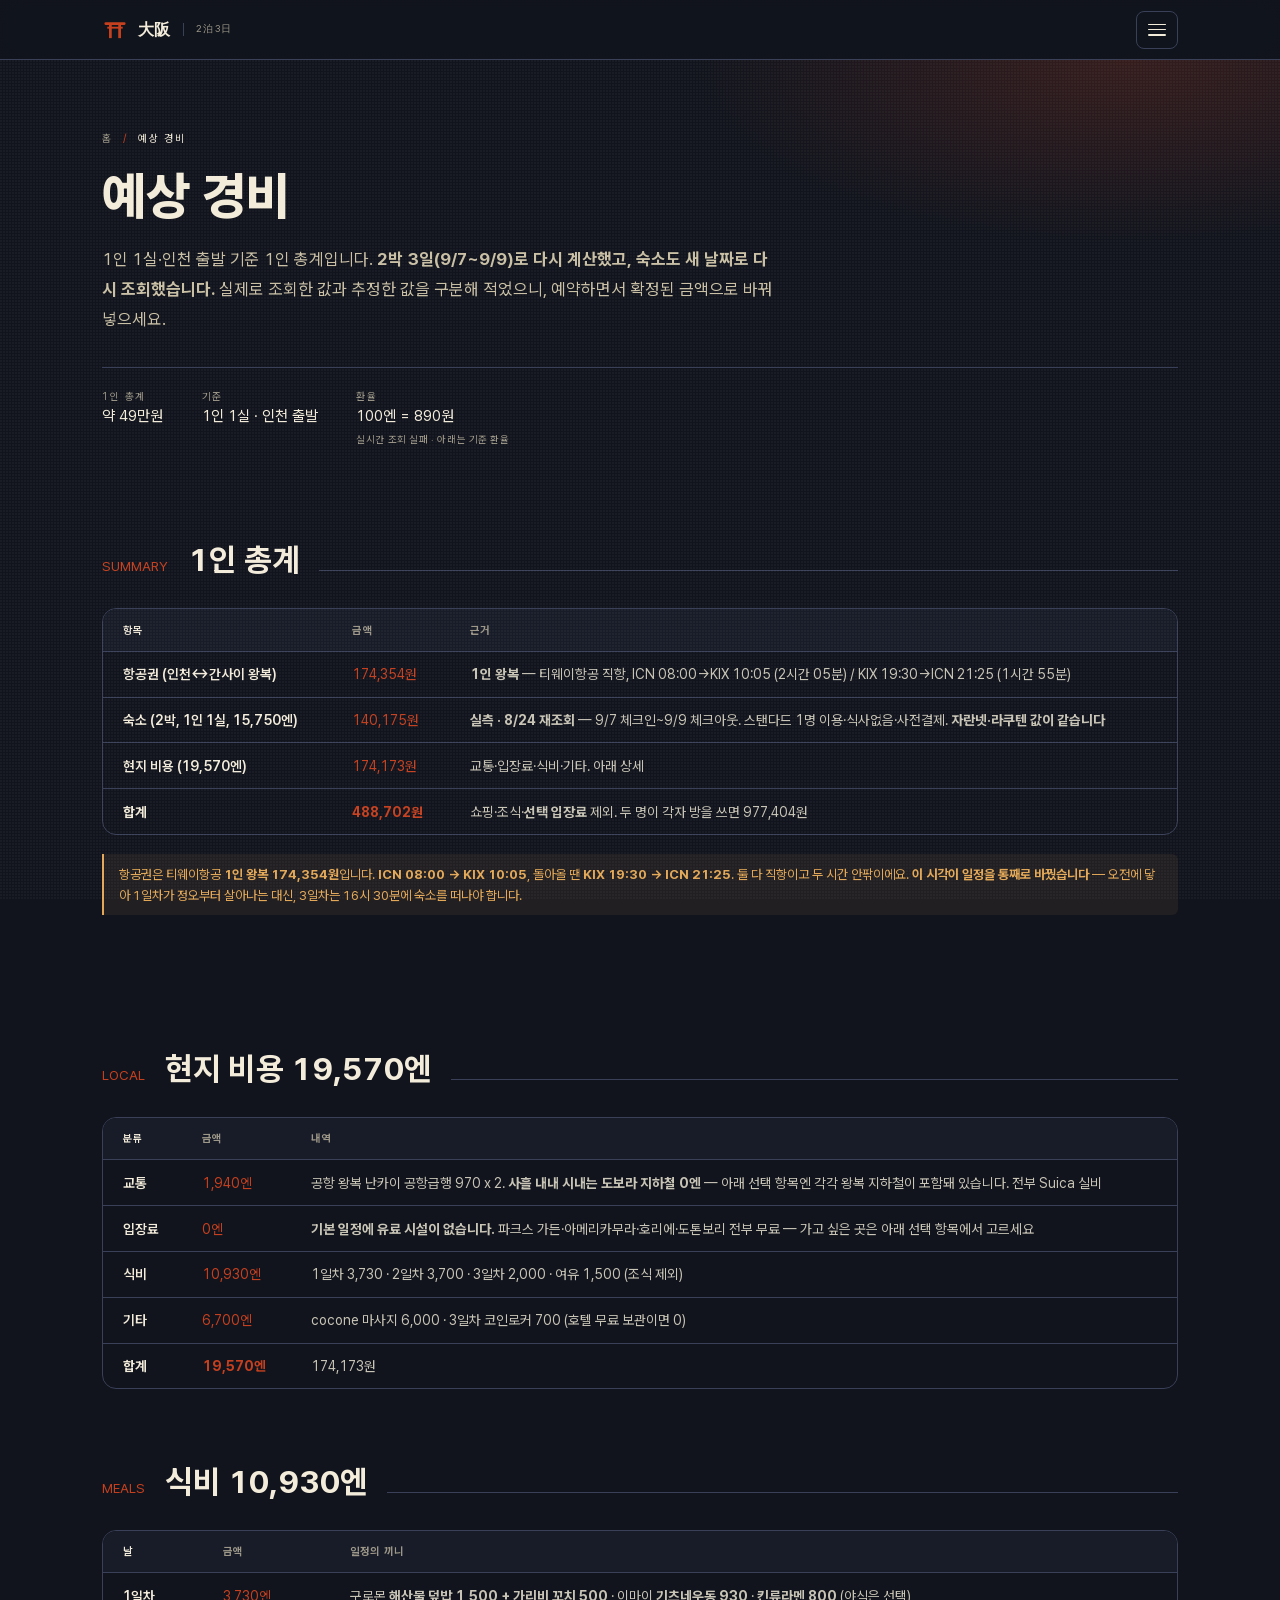
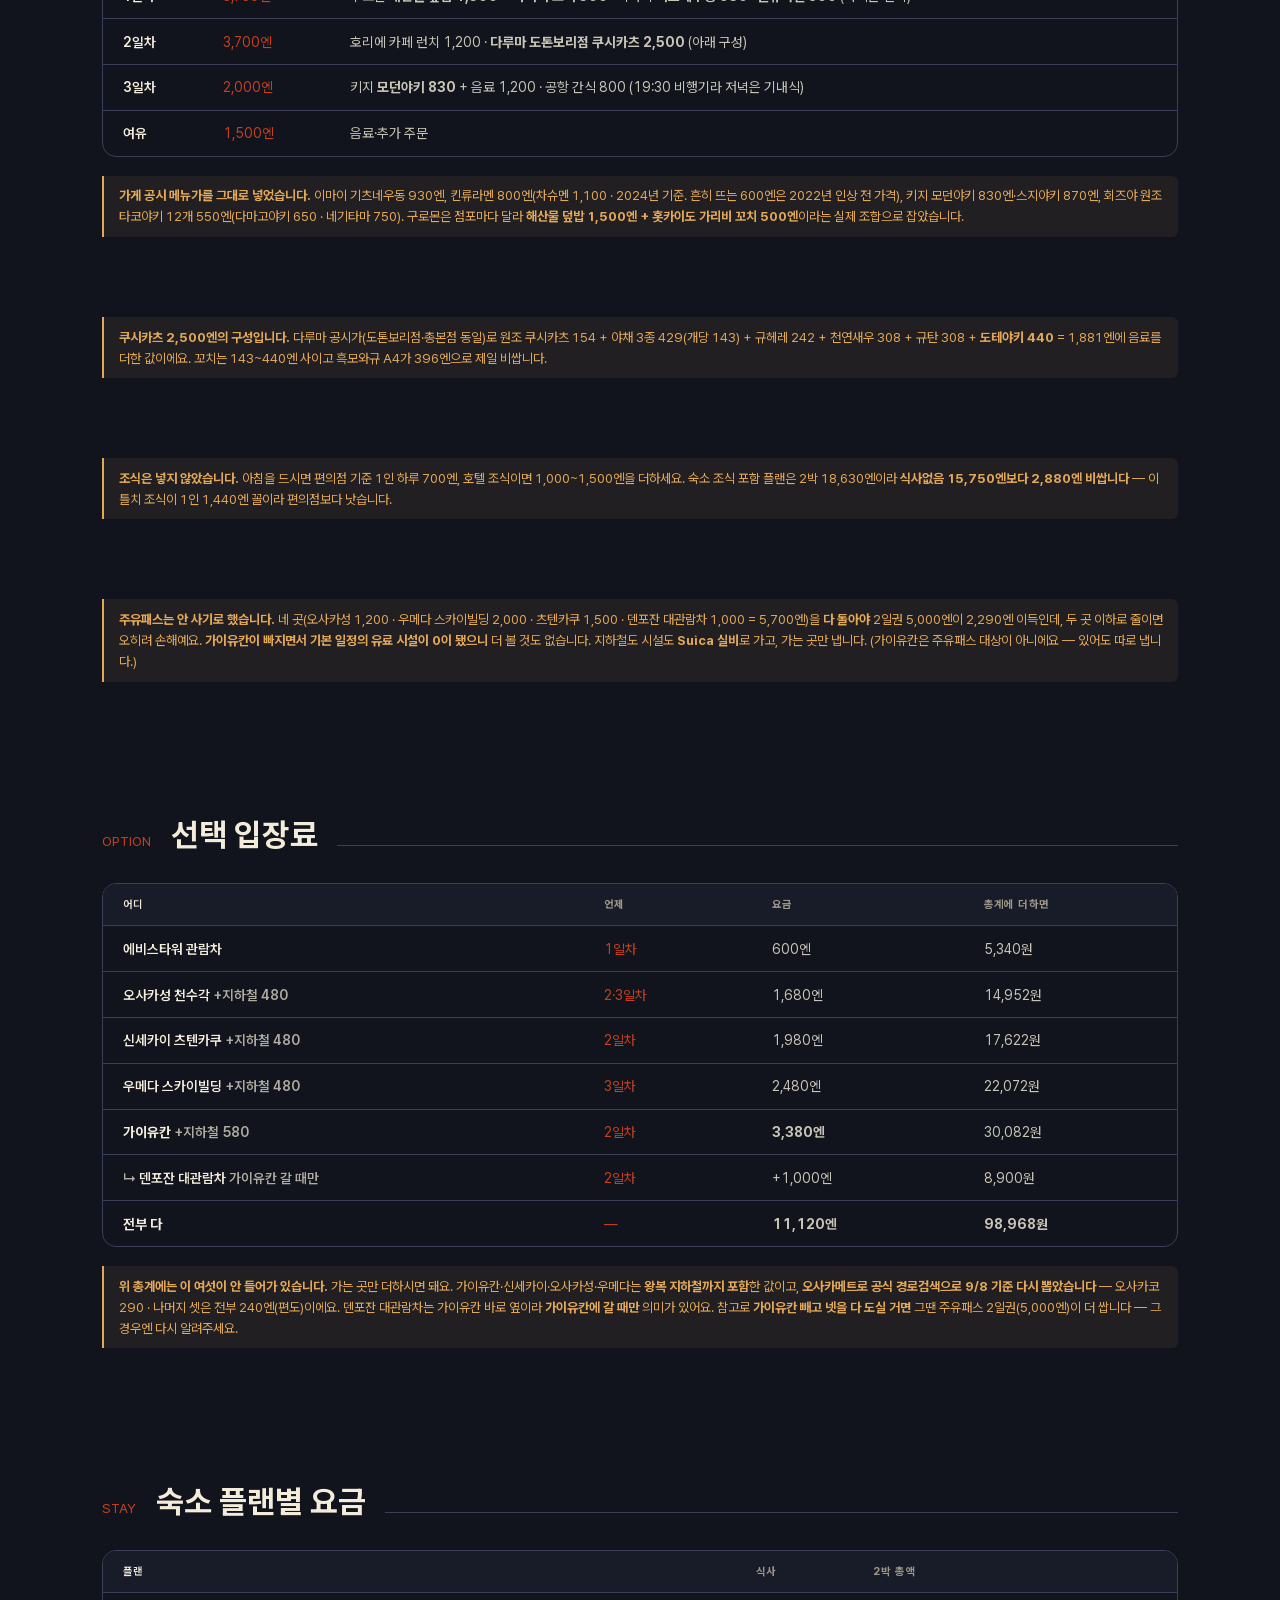
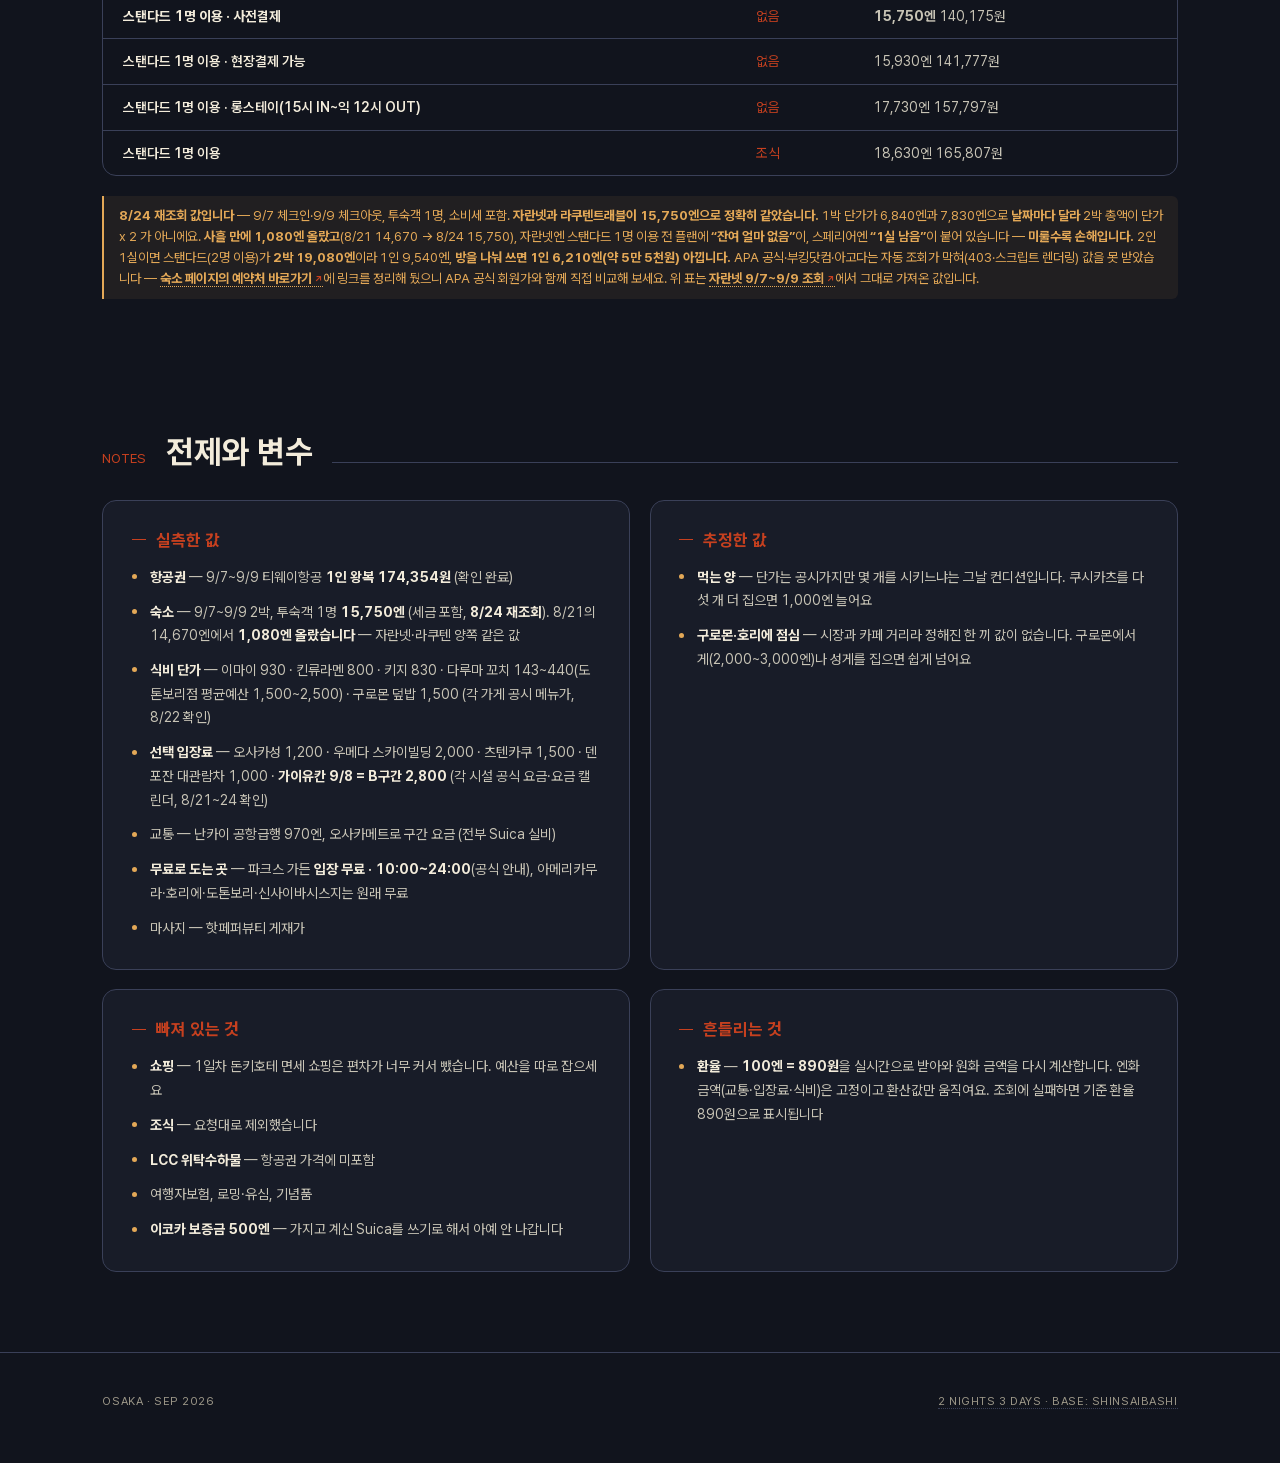
==== commit 1717aba1: "지하철 승차 절차를 노선·방면·출구 단위로 명시 — 선택지 요금 2건 정정 오사카메트로 공식 경로검색(2026-09-08 기준)·역 안내·각 시설 공식 액세스로 대조.  - 신사이" ====
--- a/budget.html
+++ b/budget.html
@@ -183,17 +183,17 @@
     <tbody>
       <tr><td>에비스타워 관람차</td><td>1일차</td><td>600엔</td><td><span data-jpy="600">5,340원</span></td></tr>
       <tr><td>오사카성 천수각 <span style="opacity:.7">+지하철 480</span></td><td>2·3일차</td><td>1,680엔</td><td><span data-jpy="1680">14,952원</span></td></tr>
-      <tr><td>신세카이 츠텐카쿠 <span style="opacity:.7">+지하철 530</span></td><td>2일차</td><td>2,030엔</td><td><span data-jpy="2030">18,067원</span></td></tr>
-      <tr><td>우메다 스카이빌딩 <span style="opacity:.7">+지하철 530</span></td><td>3일차</td><td>2,530엔</td><td><span data-jpy="2530">22,517원</span></td></tr>
+      <tr><td>신세카이 츠텐카쿠 <span style="opacity:.7">+지하철 480</span></td><td>2일차</td><td>1,980엔</td><td><span data-jpy="1980">17,622원</span></td></tr>
+      <tr><td>우메다 스카이빌딩 <span style="opacity:.7">+지하철 480</span></td><td>3일차</td><td>2,480엔</td><td><span data-jpy="2480">22,072원</span></td></tr>
       <tr><td><b>가이유칸</b> <span style="opacity:.7">+지하철 580</span></td><td>2일차</td><td><b>3,380엔</b></td><td><span data-jpy="3380">30,082원</span></td></tr>
       <tr><td><span style="opacity:.7">↳</span> 덴포잔 대관람차 <span style="opacity:.7">가이유칸 갈 때만</span></td><td>2일차</td><td>+1,000엔</td><td><span data-jpy="1000">8,900원</span></td></tr>
-      <tr><td><b>전부 다</b></td><td>—</td><td><b>11,220엔</b></td><td><b><span data-jpy="11220">99,858원</span></b></td></tr>
-    </tbody>
-  </table>
-</div>
-
-<div class="note-block reveal">
-  <p class="tip"><b>위 총계에는 이 여섯이 안 들어가 있습니다.</b> 가는 곳만 더하시면 돼요. 가이유칸·신세카이·오사카성·우메다는 <b>왕복 지하철까지 포함</b>한 값입니다. 덴포잔 대관람차는 가이유칸 바로 옆이라 <b>가이유칸에 갈 때만</b> 의미가 있어요. 참고로 <b>가이유칸 빼고 넷을 다 도실 거면</b> 그땐 주유패스 2일권(5,000엔)이 더 쌉니다 — 그 경우엔 다시 알려주세요.</p>
+      <tr><td><b>전부 다</b></td><td>—</td><td><b>11,120엔</b></td><td><b><span data-jpy="11120">98,968원</span></b></td></tr>
+    </tbody>
+  </table>
+</div>
+
+<div class="note-block reveal">
+  <p class="tip"><b>위 총계에는 이 여섯이 안 들어가 있습니다.</b> 가는 곳만 더하시면 돼요. 가이유칸·신세카이·오사카성·우메다는 <b>왕복 지하철까지 포함</b>한 값이고, <b>오사카메트로 공식 경로검색으로 9/8 기준 다시 뽑았습니다</b> — 오사카코 290 · 나머지 셋은 전부 240엔(편도)이에요. 덴포잔 대관람차는 가이유칸 바로 옆이라 <b>가이유칸에 갈 때만</b> 의미가 있어요. 참고로 <b>가이유칸 빼고 넷을 다 도실 거면</b> 그땐 주유패스 2일권(5,000엔)이 더 쌉니다 — 그 경우엔 다시 알려주세요.</p>
 </div>
 
 <div class="section-head">
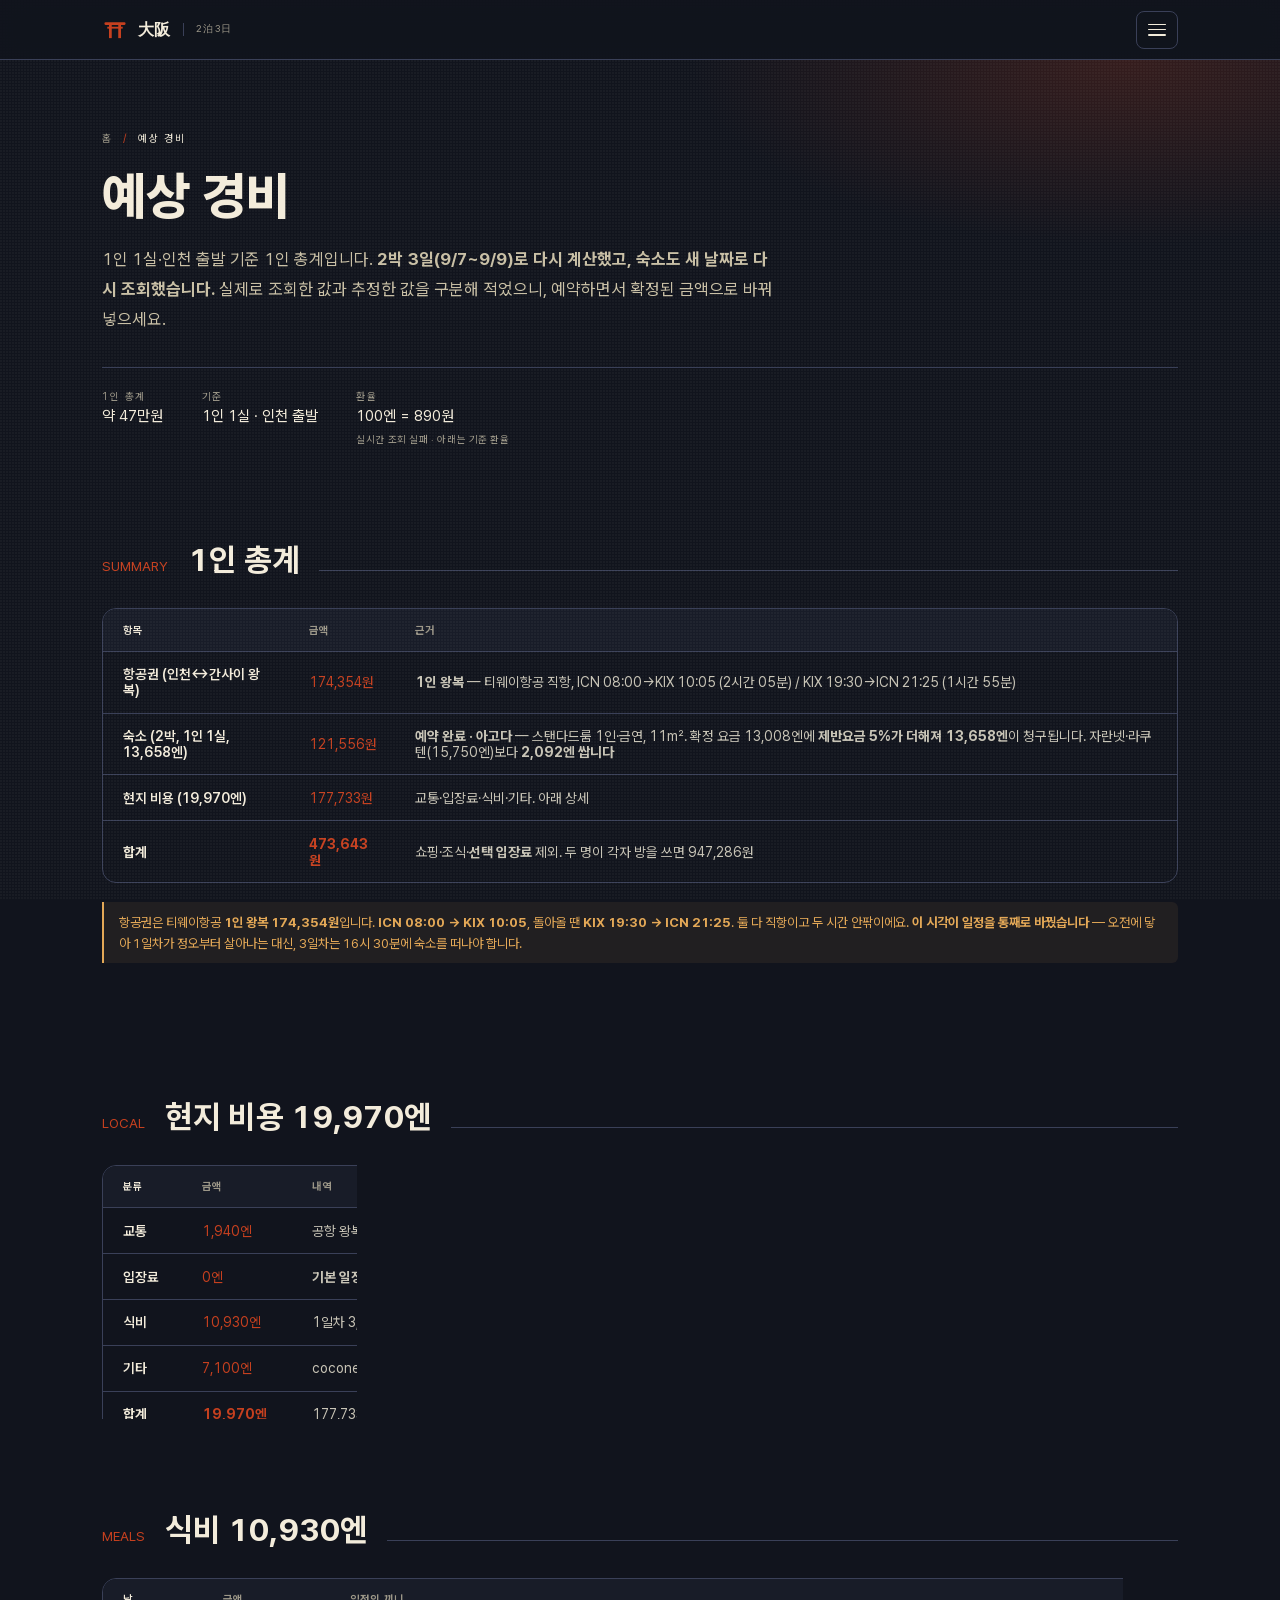
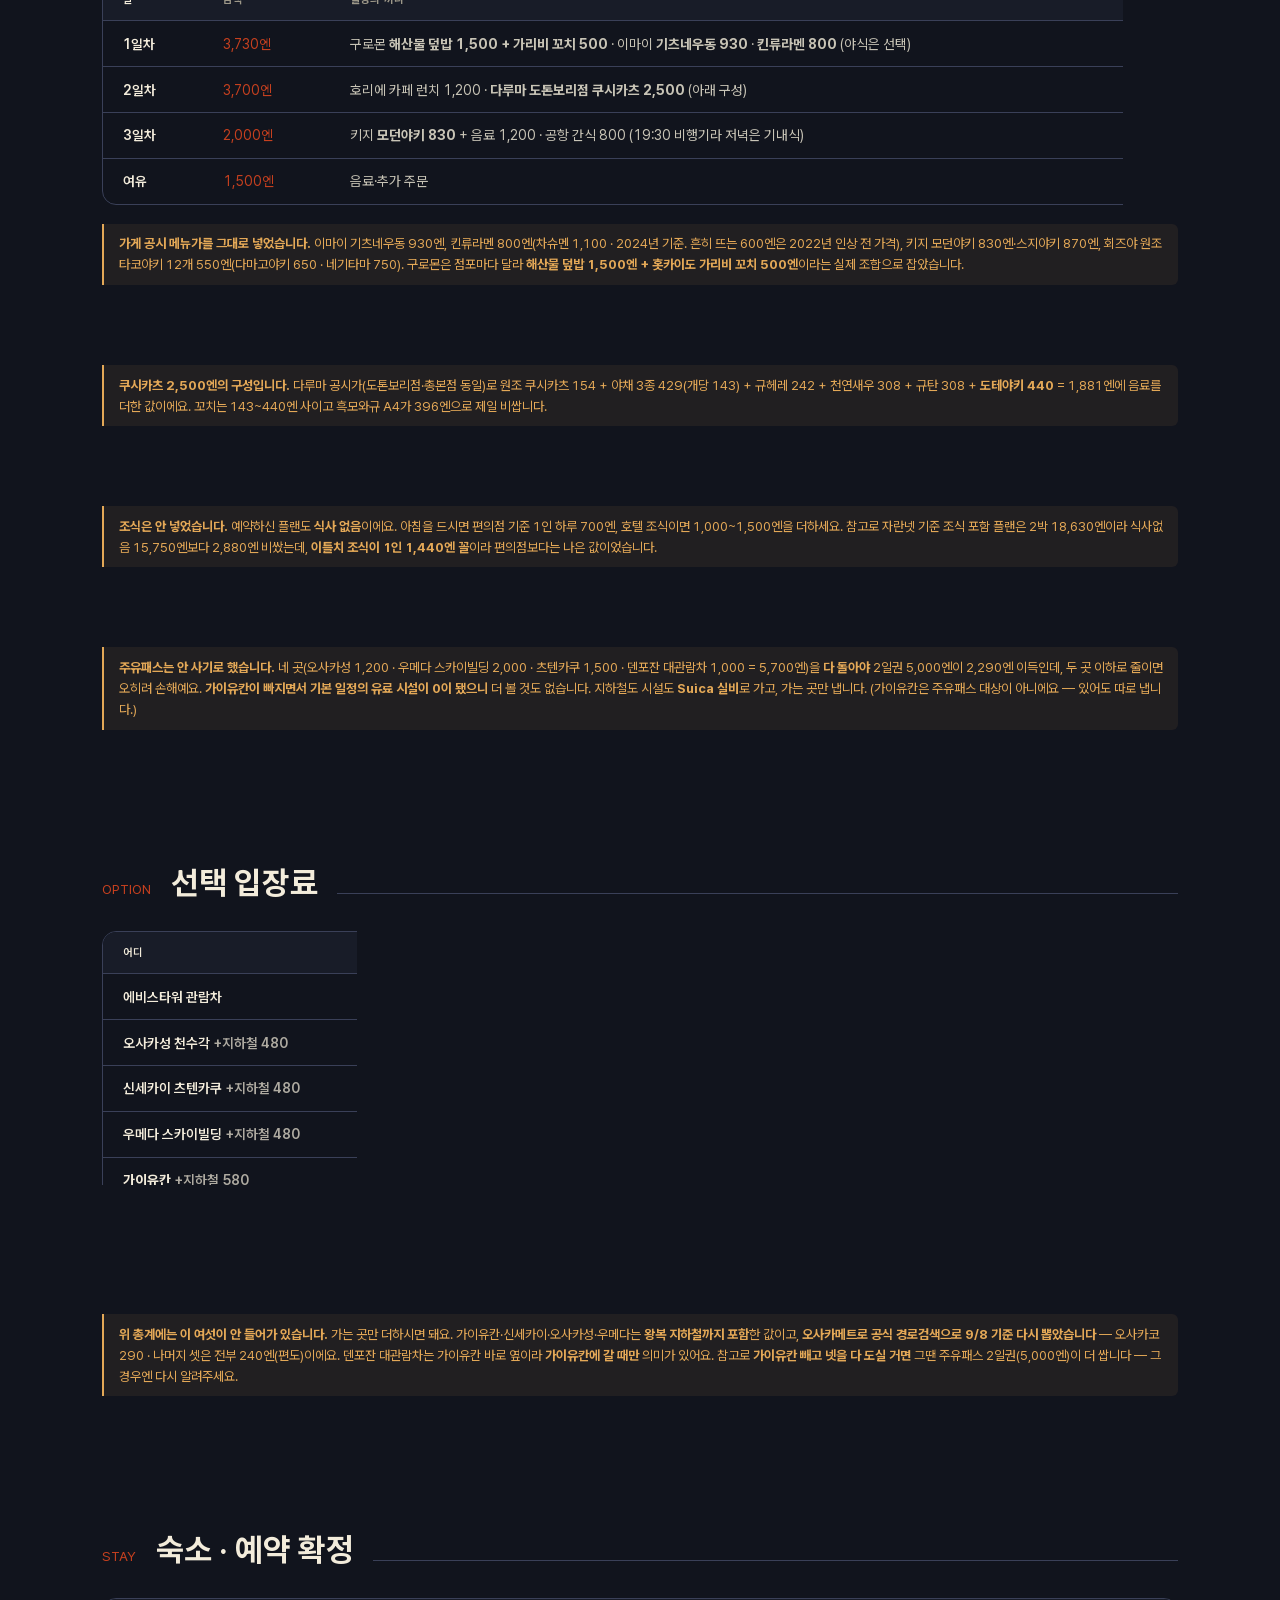
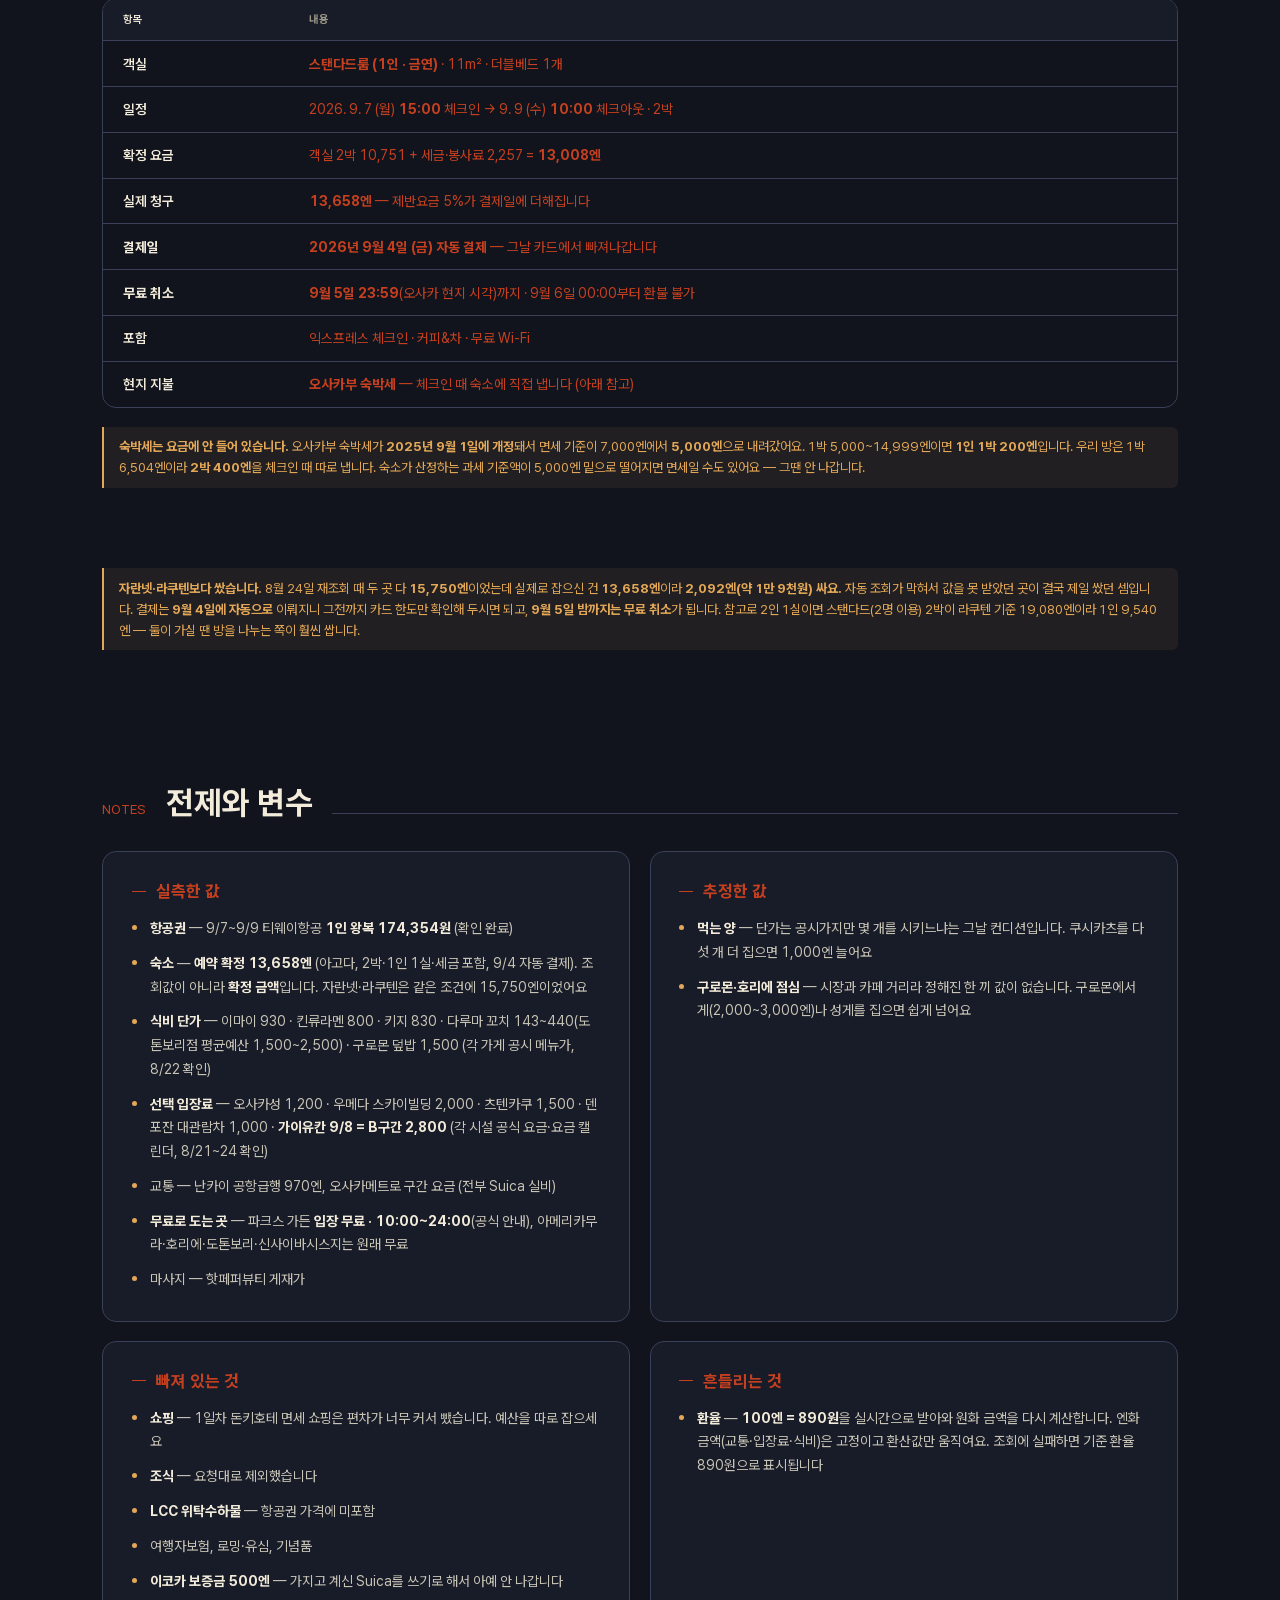
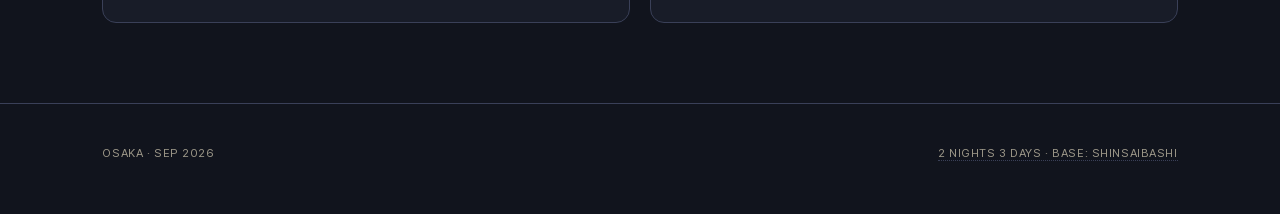
==== commit f48974d9: "숙소 예약 확정 반영 — 13,658엔 · 1인 총계 473,643원 아고다 예약 확정 내용을 넣고 조회값을 확정값으로 교체했다.  - 숙소 15,750(조회) -> 13,658엔" ====
--- a/budget.html
+++ b/budget.html
@@ -82,7 +82,7 @@
   <h1>예상 경비</h1>
   <p class="lead">1인 1실·인천 출발 기준 1인 총계입니다. <b>2박 3일(9/7~9/9)로 다시 계산했고, 숙소도 새 날짜로 다시 조회했습니다.</b> 실제로 조회한 값과 추정한 값을 구분해 적었으니, 예약하면서 확정된 금액으로 바꿔 넣으세요.</p>
   <div class="facts">
-    <div><span class="label">1인 총계</span><span class="val" data-jpy="35320" data-krw-base="174354" data-krw-round>약 49만원</span></div>
+    <div><span class="label">1인 총계</span><span class="val" data-jpy="33628" data-krw-base="174354" data-krw-round>약 47만원</span></div>
     <div><span class="label">기준</span><span class="val">1인 1실 · 인천 출발</span></div>
     <div><span class="label">환율</span><span class="val" data-fx-rate>100엔 = 890원</span><span class="fx-note" data-fx-note>기준 환율</span></div>
   </div>
@@ -101,9 +101,9 @@
     </thead>
     <tbody>
       <tr><td>항공권 (인천↔간사이 왕복)</td><td>174,354원</td><td><b>1인 왕복</b> — 티웨이항공 직항, ICN 08:00→KIX 10:05 (2시간 05분) / KIX 19:30→ICN 21:25 (1시간 55분)</td></tr>
-      <tr><td>숙소 (2박, 1인 1실, 15,750엔)</td><td data-jpy="15750">140,175원</td><td><b>실측 · 8/24 재조회</b> — 9/7 체크인~9/9 체크아웃. 스탠다드 1명 이용·식사없음·사전결제. <b>자란넷·라쿠텐 값이 같습니다</b></td></tr>
-      <tr><td>현지 비용 (19,570엔)</td><td data-jpy="19570">174,173원</td><td>교통·입장료·식비·기타. 아래 상세</td></tr>
-      <tr><td><b>합계</b></td><td><b data-jpy="35320" data-krw-base="174354">488,702원</b></td><td>쇼핑·조식·<b>선택 입장료</b> 제외. 두 명이 각자 방을 쓰면 <span data-jpy="70640" data-krw-base="348708">977,404원</span></td></tr>
+      <tr><td>숙소 (2박, 1인 1실, 13,658엔)</td><td data-jpy="13658">121,556원</td><td><b>예약 완료 · 아고다</b> — 스탠다드룸 1인·금연, 11m². 확정 요금 13,008엔에 <b>제반요금 5%가 더해져 13,658엔</b>이 청구됩니다. 자란넷·라쿠텐(15,750엔)보다 <b>2,092엔 쌉니다</b></td></tr>
+      <tr><td>현지 비용 (19,970엔)</td><td data-jpy="19970">177,733원</td><td>교통·입장료·식비·기타. 아래 상세</td></tr>
+      <tr><td><b>합계</b></td><td><b data-jpy="33628" data-krw-base="174354">473,643원</b></td><td>쇼핑·조식·<b>선택 입장료</b> 제외. 두 명이 각자 방을 쓰면 <span data-jpy="67256" data-krw-base="348708">947,286원</span></td></tr>
     </tbody>
   </table>
 </div>
@@ -114,7 +114,7 @@
 
 <div class="section-head">
   <span class="num">LOCAL</span>
-  <h2>현지 비용 19,570엔</h2>
+  <h2>현지 비용 19,970엔</h2>
   <span class="line" aria-hidden="true"></span>
 </div>
 
@@ -127,8 +127,8 @@
       <tr><td>교통</td><td>1,940엔</td><td>공항 왕복 난카이 공항급행 970 x 2. <b>사흘 내내 시내는 도보라 지하철 0엔</b> — 아래 선택 항목엔 각각 왕복 지하철이 포함돼 있습니다. 전부 Suica 실비</td></tr>
       <tr><td>입장료</td><td>0엔</td><td><b>기본 일정에 유료 시설이 없습니다.</b> 파크스 가든·아메리카무라·호리에·도톤보리 전부 무료 — 가고 싶은 곳은 아래 선택 항목에서 고르세요</td></tr>
       <tr><td>식비</td><td>10,930엔</td><td>1일차 3,730 · 2일차 3,700 · 3일차 2,000 · 여유 1,500 (조식 제외)</td></tr>
-      <tr><td>기타</td><td>6,700엔</td><td>cocone 마사지 6,000 · 3일차 코인로커 700 (호텔 무료 보관이면 0)</td></tr>
-      <tr><td><b>합계</b></td><td><b>19,570엔</b></td><td data-jpy="19570">174,173원</td></tr>
+      <tr><td>기타</td><td>7,100엔</td><td>cocone 마사지 6,000 · <b>오사카부 숙박세 400</b>(200엔 x 2박, 체크인 때 직접 지불) · 3일차 코인로커 700 (호텔 무료 보관이면 0)</td></tr>
+      <tr><td><b>합계</b></td><td><b>19,970엔</b></td><td data-jpy="19970">177,733원</td></tr>
     </tbody>
   </table>
 </div>
@@ -162,7 +162,7 @@
 </div>
 
 <div class="note-block reveal">
-  <p class="tip"><b>조식은 넣지 않았습니다.</b> 아침을 드시면 편의점 기준 1인 하루 700엔, 호텔 조식이면 1,000~1,500엔을 더하세요. 숙소 조식 포함 플랜은 2박 18,630엔이라 <b>식사없음 15,750엔보다 2,880엔 비쌉니다</b> — 이틀치 조식이 1인 1,440엔 꼴이라 편의점보다 낫습니다.</p>
+  <p class="tip"><b>조식은 안 넣었습니다.</b> 예약하신 플랜도 <b>식사 없음</b>이에요. 아침을 드시면 편의점 기준 1인 하루 700엔, 호텔 조식이면 1,000~1,500엔을 더하세요. 참고로 자란넷 기준 조식 포함 플랜은 2박 18,630엔이라 식사없음 15,750엔보다 2,880엔 비쌌는데, <b>이틀치 조식이 1인 1,440엔 꼴</b>이라 편의점보다는 나은 값이었습니다.</p>
 </div>
 
 <div class="note-block reveal">
@@ -198,26 +198,34 @@
 
 <div class="section-head">
   <span class="num">STAY</span>
-  <h2>숙소 플랜별 요금</h2>
-  <span class="line" aria-hidden="true"></span>
-</div>
-
-<div class="transit-plan tight reveal">
-  <table>
-    <thead>
-      <tr><th scope="col">플랜</th><th scope="col">식사</th><th scope="col">2박 총액</th></tr>
-    </thead>
-    <tbody>
-      <tr><td><b>스탠다드 1명 이용 · 사전결제</b></td><td>없음</td><td><b>15,750엔</b> <span data-jpy="15750">140,175원</span></td></tr>
-      <tr><td>스탠다드 1명 이용 · 현장결제 가능</td><td>없음</td><td>15,930엔 <span data-jpy="15930">141,777원</span></td></tr>
-      <tr><td>스탠다드 1명 이용 · 롱스테이(15시 IN~익 12시 OUT)</td><td>없음</td><td>17,730엔 <span data-jpy="17730">157,797원</span></td></tr>
-      <tr><td>스탠다드 1명 이용</td><td>조식</td><td>18,630엔 <span data-jpy="18630">165,807원</span></td></tr>
-</tbody>
-  </table>
-</div>
-
-<div class="note-block reveal">
-  <p class="tip"><b>8/24 재조회 값입니다</b> — 9/7 체크인·9/9 체크아웃, 투숙객 1명, 소비세 포함. <b>자란넷과 라쿠텐트래블이 15,750엔으로 정확히 같았습니다.</b> 1박 단가가 6,840엔과 7,830엔으로 <b>날짜마다 달라</b> 2박 총액이 단가 x 2 가 아니에요. <b>사흘 만에 1,080엔 올랐고</b>(8/21 14,670 → 8/24 15,750), 자란넷엔 스탠다드 1명 이용 전 플랜에 <b>“잔여 얼마 없음”</b>이, 스페리어엔 <b>“1실 남음”</b>이 붙어 있습니다 — <b>미룰수록 손해입니다.</b> 2인 1실이면 스탠다드(2명 이용)가 <b>2박 19,080엔</b>이라 1인 9,540엔, <b>방을 나눠 쓰면 1인 6,210엔(약 5만 5천원) 아낍니다.</b> APA 공식·부킹닷컴·아고다는 자동 조회가 막혀(403·스크립트 렌더링) 값을 못 받았습니다 — <b><a class="maplink" href="stay.html">숙소 페이지의 예약처 바로가기</a></b>에 링크를 정리해 뒀으니 APA 공식 회원가와 함께 직접 비교해 보세요. 위 표는 <b><a class="maplink" href="https://www.jalan.net/yad334459/plan/?stayYear=2026&amp;stayMonth=09&amp;stayDay=07&amp;stayCount=2&amp;roomCount=1&amp;adultNum=1" target="_blank" rel="noopener">자란넷 9/7~9/9 조회</a></b>에서 그대로 가져온 값입니다.</p>
+  <h2>숙소 · 예약 확정</h2>
+  <span class="line" aria-hidden="true"></span>
+</div>
+
+<div class="transit-plan tight reveal">
+  <table>
+    <thead>
+      <tr><th scope="col">항목</th><th scope="col">내용</th></tr>
+    </thead>
+    <tbody>
+      <tr><td>객실</td><td><b>스탠다드룸 (1인 · 금연)</b> · 11m² · 더블베드 1개</td></tr>
+      <tr><td>일정</td><td>2026. 9. 7 (월) <b>15:00</b> 체크인 → 9. 9 (수) <b>10:00</b> 체크아웃 · 2박</td></tr>
+      <tr><td>확정 요금</td><td>객실 2박 10,751 + 세금·봉사료 2,257 = <b>13,008엔</b></td></tr>
+      <tr><td>실제 청구</td><td><b>13,658엔</b> — 제반요금 5%가 결제일에 더해집니다</td></tr>
+      <tr><td><b>결제일</b></td><td><b>2026년 9월 4일 (금) 자동 결제</b> — 그날 카드에서 빠져나갑니다</td></tr>
+      <tr><td><b>무료 취소</b></td><td><b>9월 5일 23:59</b>(오사카 현지 시각)까지 · 9월 6일 00:00부터 환불 불가</td></tr>
+      <tr><td>포함</td><td>익스프레스 체크인 · 커피&amp;차 · 무료 Wi-Fi</td></tr>
+      <tr><td>현지 지불</td><td><b>오사카부 숙박세</b> — 체크인 때 숙소에 직접 냅니다 (아래 참고)</td></tr>
+    </tbody>
+  </table>
+</div>
+
+<div class="note-block reveal">
+  <p class="tip"><b>숙박세는 요금에 안 들어 있습니다.</b> 오사카부 숙박세가 <b>2025년 9월 1일에 개정</b>돼서 면세 기준이 7,000엔에서 <b>5,000엔</b>으로 내려갔어요. 1박 5,000~14,999엔이면 <b>1인 1박 200엔</b>입니다. 우리 방은 1박 6,504엔이라 <b>2박 400엔</b>을 체크인 때 따로 냅니다. 숙소가 산정하는 과세 기준액이 5,000엔 밑으로 떨어지면 면세일 수도 있어요 — 그땐 안 나갑니다.</p>
+</div>
+
+<div class="note-block reveal">
+  <p class="tip"><b>자란넷·라쿠텐보다 쌌습니다.</b> 8월 24일 재조회 때 두 곳 다 <b>15,750엔</b>이었는데 실제로 잡으신 건 <b>13,658엔</b>이라 <b>2,092엔(약 1만 9천원) 싸요.</b> 자동 조회가 막혀서 값을 못 받았던 곳이 결국 제일 쌌던 셈입니다. 결제는 <b>9월 4일에 자동으로</b> 이뤄지니 그전까지 카드 한도만 확인해 두시면 되고, <b>9월 5일 밤까지는 무료 취소</b>가 됩니다. 참고로 2인 1실이면 스탠다드(2명 이용) 2박이 라쿠텐 기준 19,080엔이라 1인 9,540엔 — 둘이 가실 땐 방을 나누는 쪽이 훨씬 쌉니다.</p>
 </div>
 
 <div class="section-head">
@@ -231,7 +239,7 @@
     <h3>실측한 값</h3>
     <ul>
       <li><b>항공권</b> — 9/7~9/9 티웨이항공 <b>1인 왕복 174,354원</b> (확인 완료)</li>
-      <li><b>숙소</b> — 9/7~9/9 2박, 투숙객 1명 <b>15,750엔</b> (세금 포함, <b>8/24 재조회</b>). 8/21의 14,670엔에서 <b>1,080엔 올랐습니다</b> — 자란넷·라쿠텐 양쪽 같은 값</li>
+      <li><b>숙소</b> — <b>예약 확정 13,658엔</b> (아고다, 2박·1인 1실·세금 포함, 9/4 자동 결제). 조회값이 아니라 <b>확정 금액</b>입니다. 자란넷·라쿠텐은 같은 조건에 15,750엔이었어요</li>
       <li><b>식비 단가</b> — 이마이 930 · 킨류라멘 800 · 키지 830 · 다루마 꼬치 143~440(도톤보리점 평균예산 1,500~2,500) · 구로몬 덮밥 1,500 (각 가게 공시 메뉴가, 8/22 확인)</li>
       <li><b>선택 입장료</b> — 오사카성 1,200 · 우메다 스카이빌딩 2,000 · 츠텐카쿠 1,500 · 덴포잔 대관람차 1,000 · <b>가이유칸 9/8 = B구간 2,800</b> (각 시설 공식 요금·요금 캘린더, 8/21~24 확인)</li>
       <li>교통 — 난카이 공항급행 970엔, 오사카메트로 구간 요금 (전부 Suica 실비)</li>
--- a/assets/style.css
+++ b/assets/style.css
@@ -892,6 +892,38 @@
 }
 
 /* ============================================================
+   VIDEO (동선 안내 영상 임베드)
+   ============================================================ */
+.video-block{
+  margin:0 var(--pad) 5rem;
+}
+.video-frame{
+  position:relative;
+  width:100%;
+  aspect-ratio:16/9;
+  border:1px solid var(--line);
+  border-radius:14px;
+  overflow:hidden;
+  background:var(--night-2);
+}
+.video-frame iframe{
+  position:absolute;inset:0;
+  width:100%;height:100%;
+  border:0;
+}
+.video-meta{
+  display:flex;flex-wrap:wrap;gap:.4rem .9rem;align-items:baseline;
+  margin-top:.8rem;
+  font-size:.8rem;color:#C8C4B6;
+}
+.video-meta .ch{font-family:var(--mono);font-size:.7rem;letter-spacing:.06em;color:var(--ink-dim);text-transform:uppercase;}
+.video-meta .ttl{color:var(--paper);font-weight:500;}
+
+@media print{
+  .video-frame{display:none;}
+}
+
+/* ============================================================
    PRINT
    ============================================================ */
 @media print{
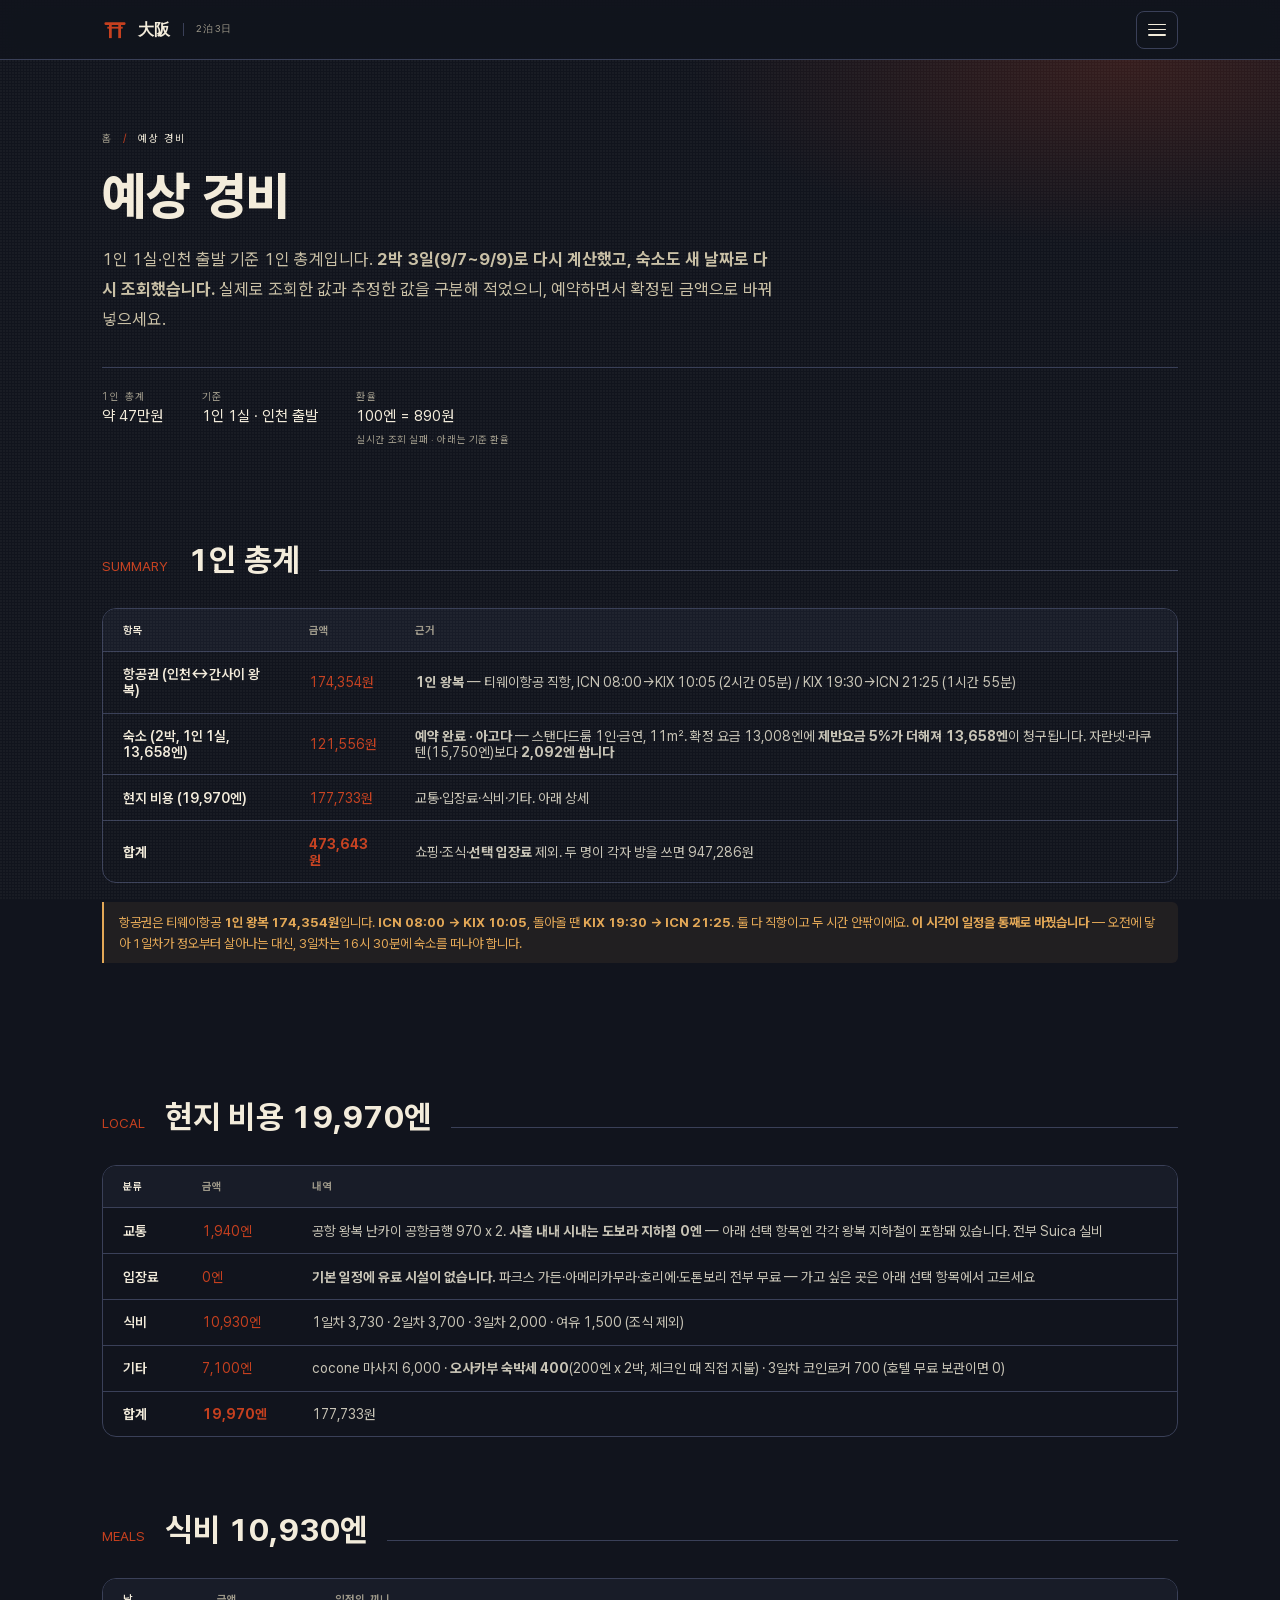
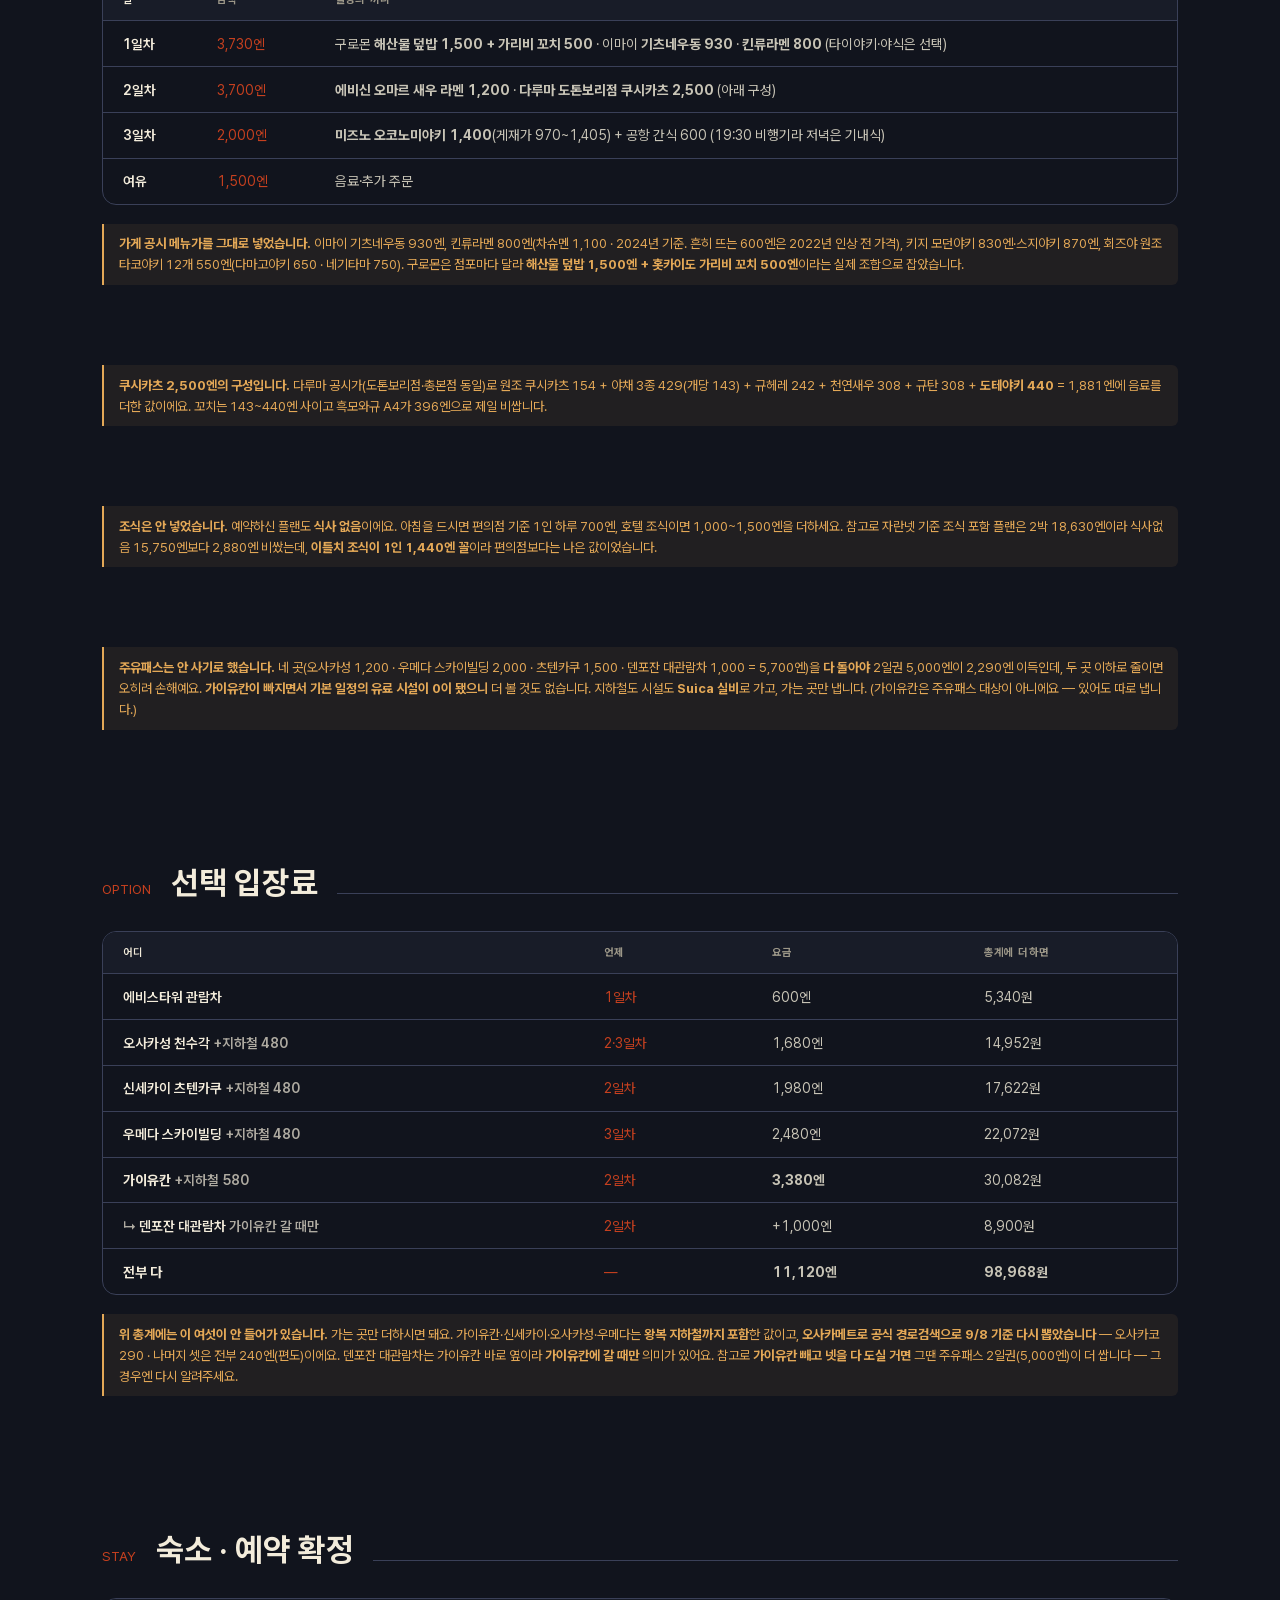
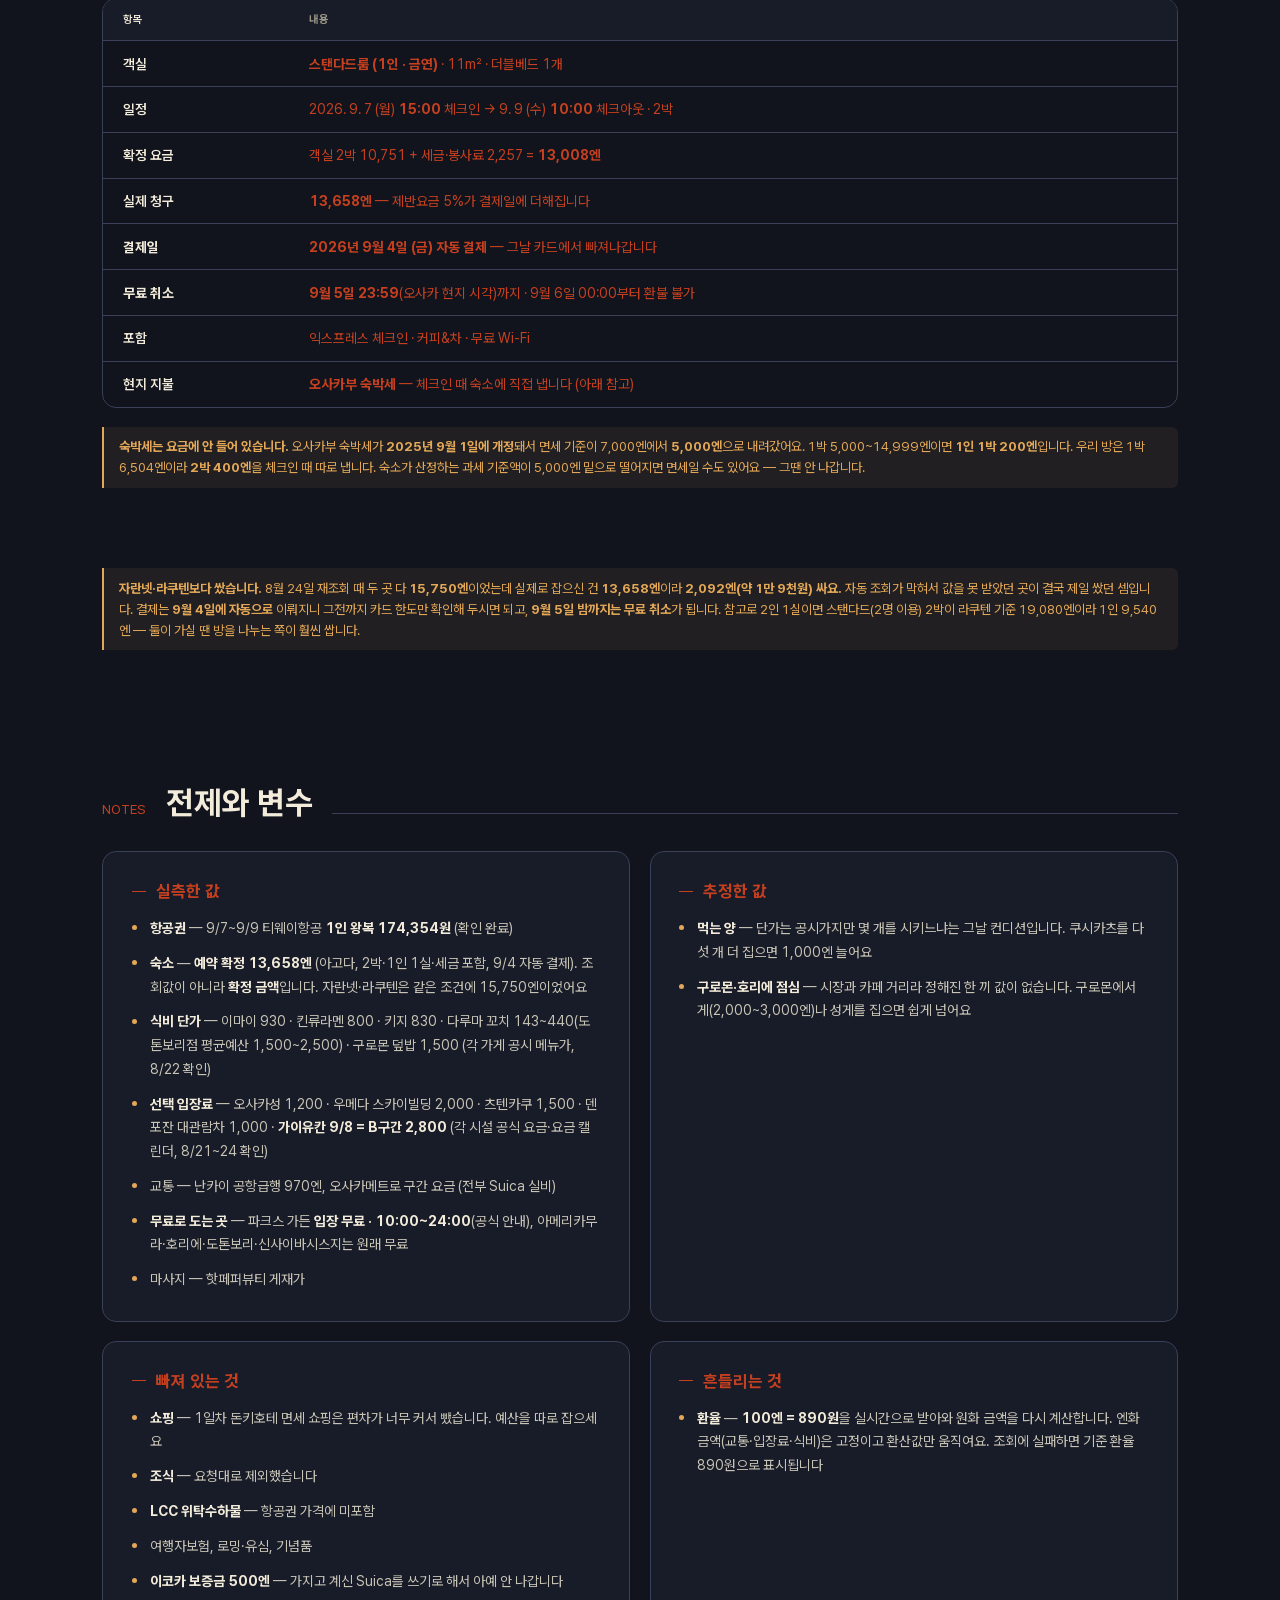
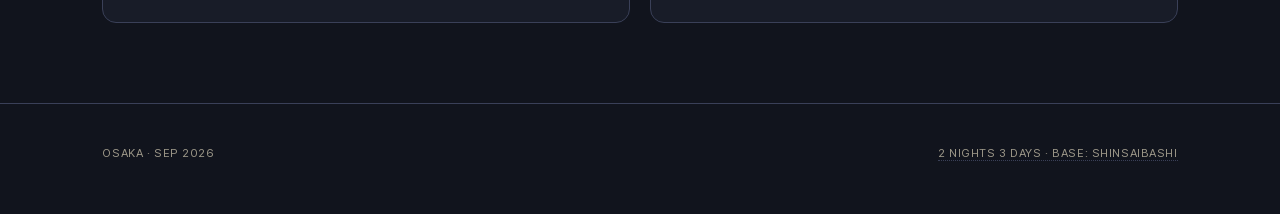
==== commit 75ad41f8: "먹는 일정 위주로 재구성 — 여섯 끼를 축으로 일차 제목·동선을 관광지가 아니라 끼니 기준으로 다시 세웠다.  - 1일차 "도착 & 미나미" -> "구로몬 & 도톤보리 밤"   2" ====
--- a/budget.html
+++ b/budget.html
@@ -52,9 +52,9 @@
       <li>
         <a class="menu-link" href="itinerary.html"><span class="n">02</span><span class="t">일자별 일정</span><span class="d">Itinerary</span></a>
         <ul class="menu-days">
-          <li><a href="day-1.html"><span class="dn">DAY 1</span>도착 &amp; 미나미</a></li>
-          <li><a href="day-2.html"><span class="dn">DAY 2</span>미나미 산책 &amp; 쉬어가기</a></li>
-          <li><a href="day-3.html"><span class="dn">DAY 3</span>마지막 아침 &amp; 귀국</a></li>
+          <li><a href="day-1.html"><span class="dn">DAY 1</span>구로몬 &amp; 도톤보리 밤</a></li>
+          <li><a href="day-2.html"><span class="dn">DAY 2</span>라멘 &amp; 쿠시카츠</a></li>
+          <li><a href="day-3.html"><span class="dn">DAY 3</span>오코노미야키로 마무리</a></li>
         </ul>
       </li>
       <li>
@@ -145,9 +145,9 @@
       <tr><th scope="col">날</th><th scope="col">금액</th><th scope="col">일정의 끼니</th></tr>
     </thead>
     <tbody>
-      <tr><td>1일차</td><td>3,730엔</td><td>구로몬 <b>해산물 덮밥 1,500 + 가리비 꼬치 500</b> · 이마이 <b>기츠네우동 930</b> · <b>킨류라멘 800</b> (야식은 선택)</td></tr>
-      <tr><td>2일차</td><td>3,700엔</td><td>호리에 카페 런치 1,200 · <b>다루마 도톤보리점 쿠시카츠 2,500</b> (아래 구성)</td></tr>
-      <tr><td>3일차</td><td>2,000엔</td><td>키지 <b>모던야키 830</b> + 음료 1,200 · 공항 간식 800 (19:30 비행기라 저녁은 기내식)</td></tr>
+      <tr><td>1일차</td><td>3,730엔</td><td>구로몬 <b>해산물 덮밥 1,500 + 가리비 꼬치 500</b> · 이마이 <b>기츠네우동 930</b> · <b>킨류라멘 800</b> (타이야키·야식은 선택)</td></tr>
+      <tr><td>2일차</td><td>3,700엔</td><td><b>에비신 오마르 새우 라멘 1,200</b> · <b>다루마 도톤보리점 쿠시카츠 2,500</b> (아래 구성)</td></tr>
+      <tr><td>3일차</td><td>2,000엔</td><td><b>미즈노 오코노미야키 1,400</b>(게재가 970~1,405) + 공항 간식 600 (19:30 비행기라 저녁은 기내식)</td></tr>
       <tr><td>여유</td><td>1,500엔</td><td>음료·추가 주문</td></tr>
     </tbody>
   </table>
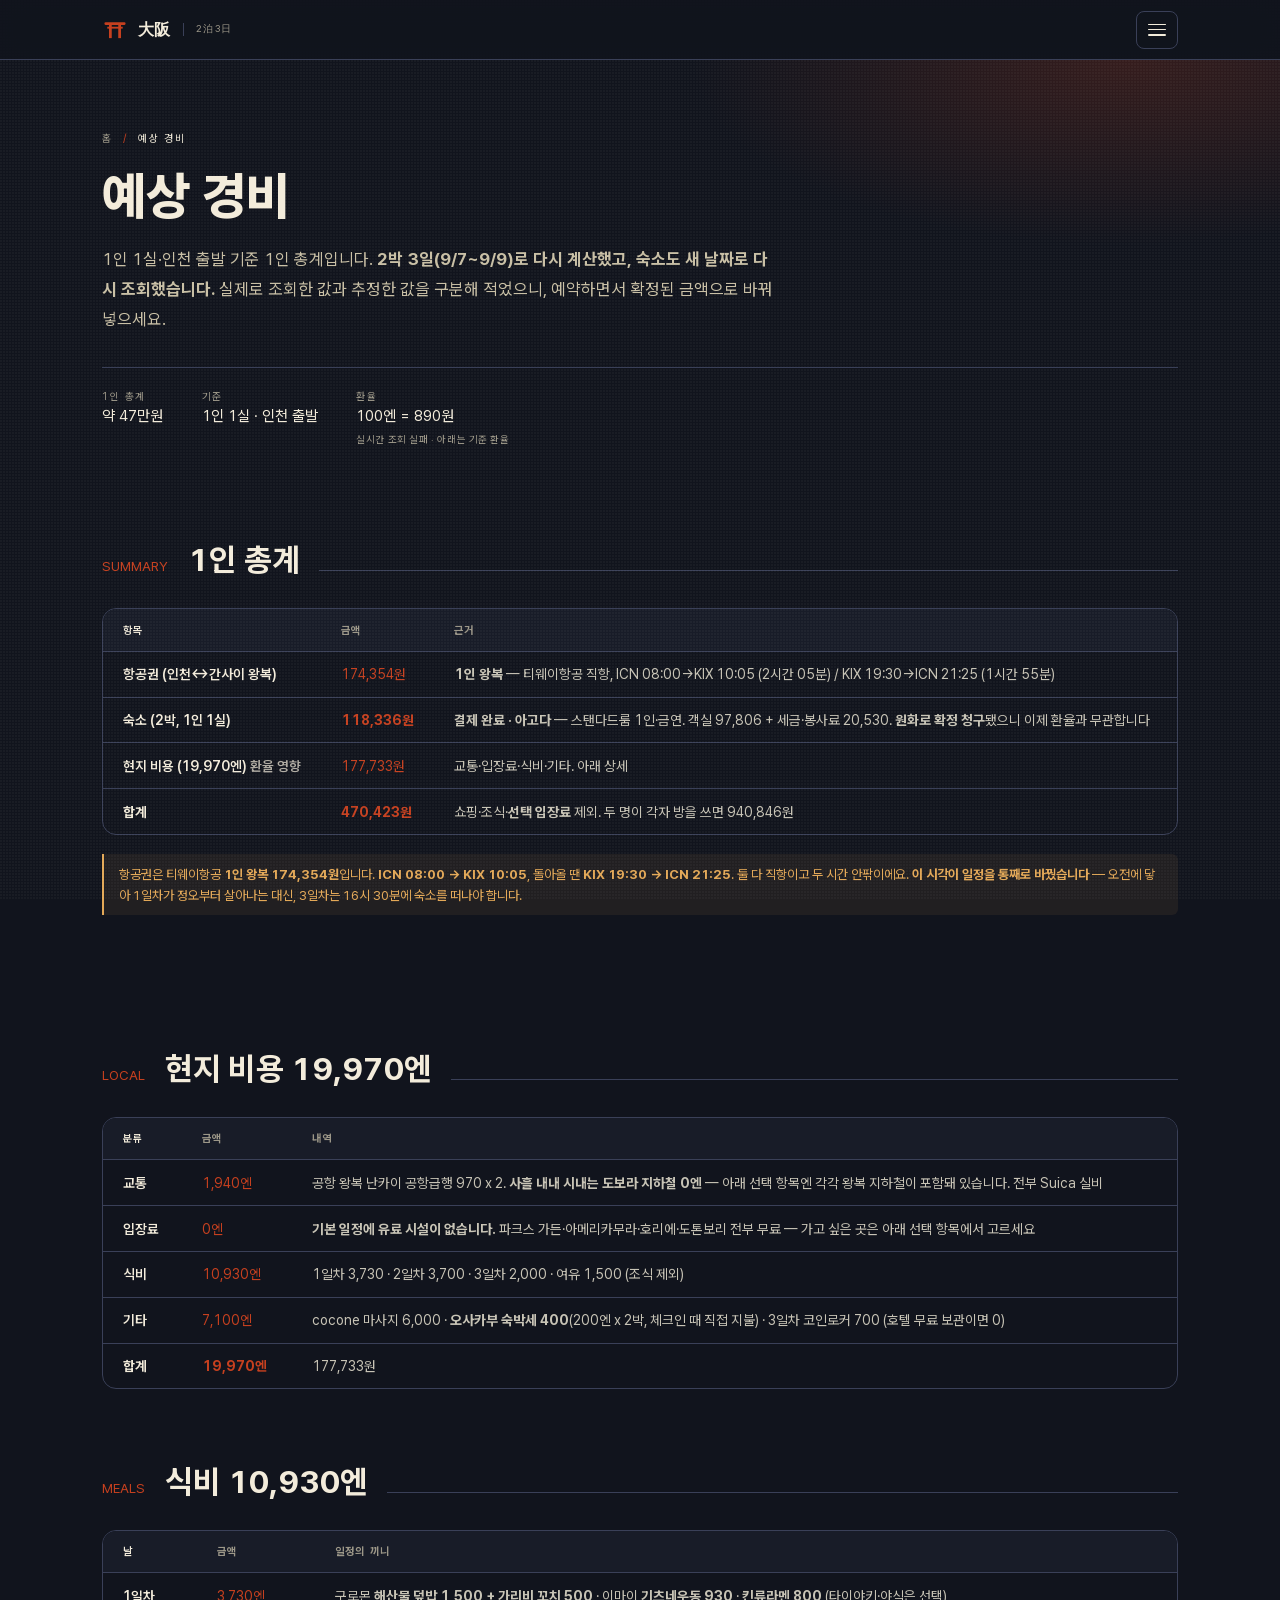
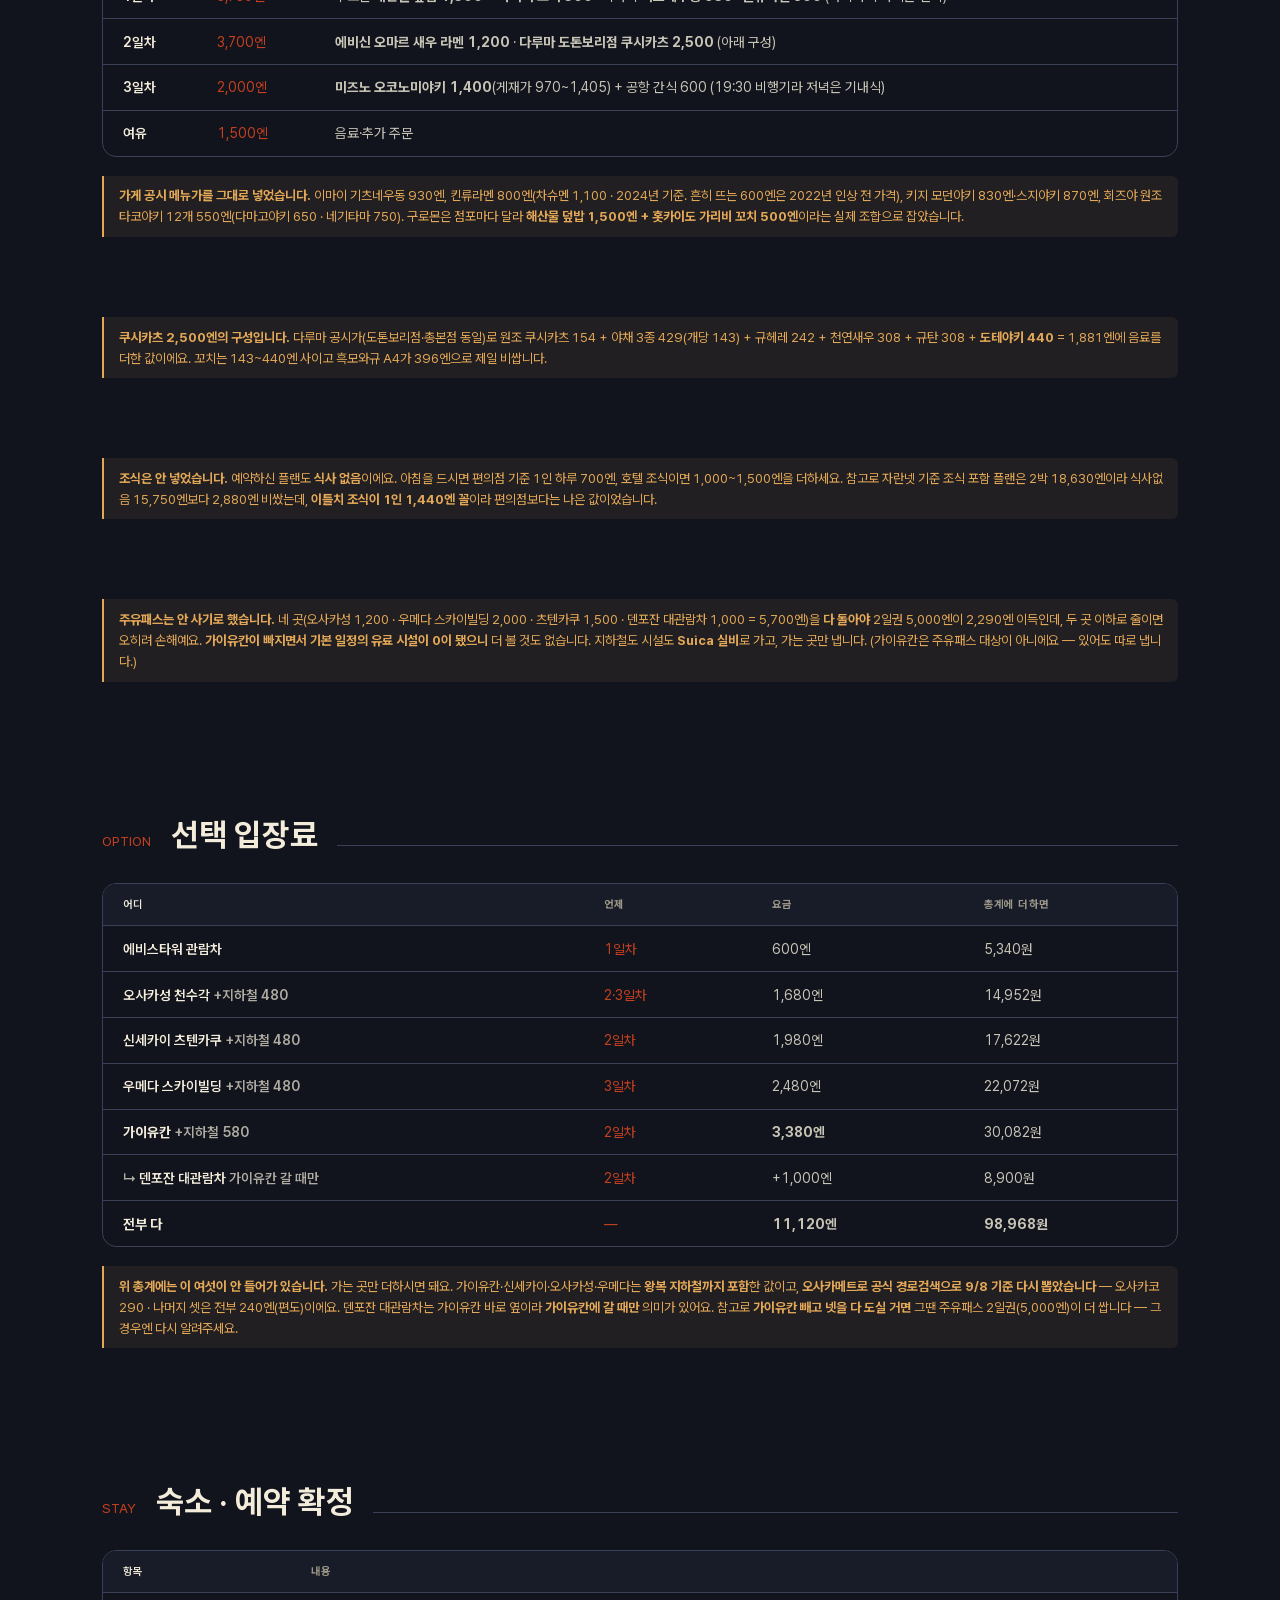
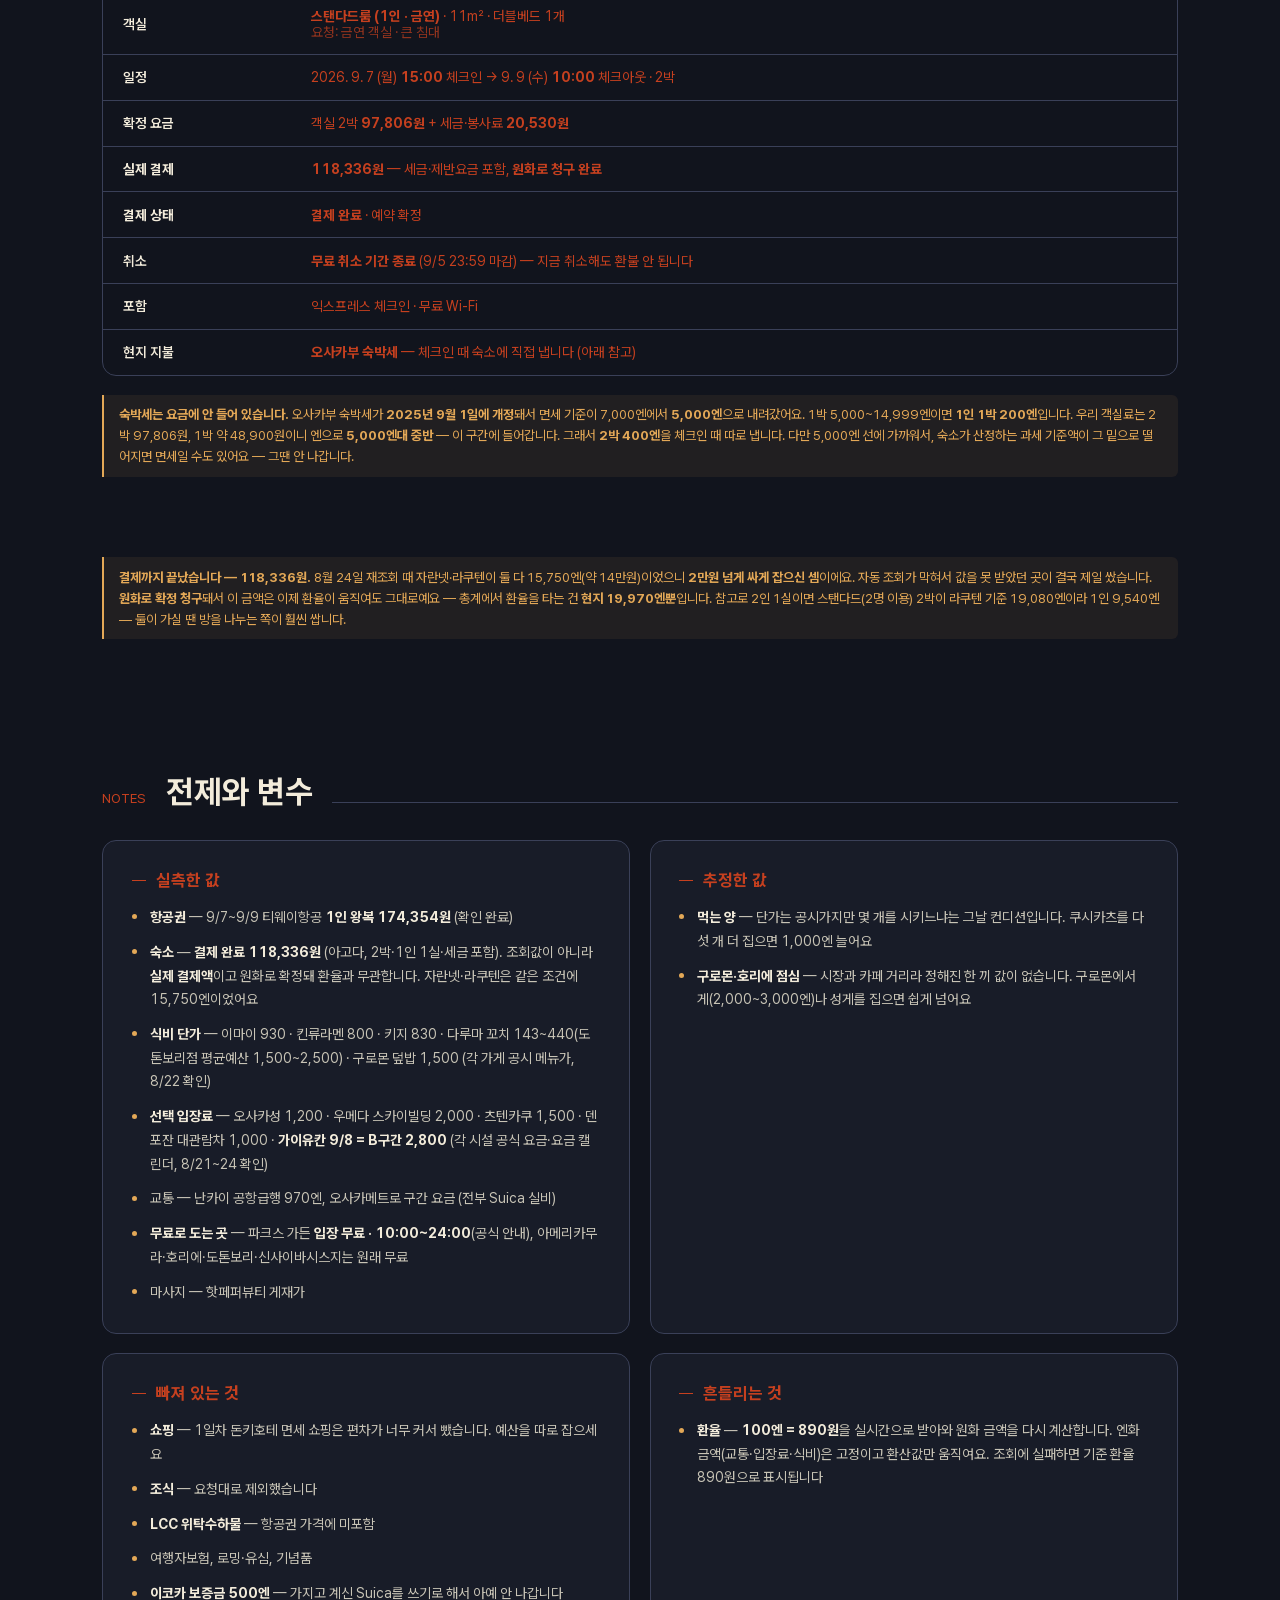
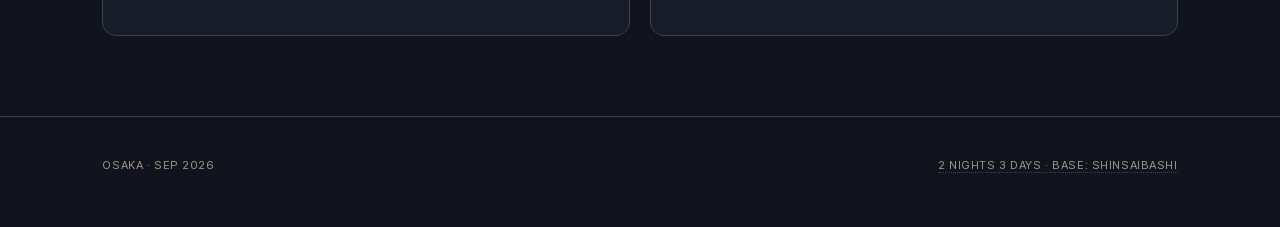
==== commit 9faf6775: "숙소 결제 확정 반영 — 118,336원, 총계 470,423원 아고다 확정 메일 기준으로 숙소를 실결제 금액으로 교체했다.  - 숙소 13,658엔(추정 121,556원) → 실" ====
--- a/budget.html
+++ b/budget.html
@@ -82,7 +82,7 @@
   <h1>예상 경비</h1>
   <p class="lead">1인 1실·인천 출발 기준 1인 총계입니다. <b>2박 3일(9/7~9/9)로 다시 계산했고, 숙소도 새 날짜로 다시 조회했습니다.</b> 실제로 조회한 값과 추정한 값을 구분해 적었으니, 예약하면서 확정된 금액으로 바꿔 넣으세요.</p>
   <div class="facts">
-    <div><span class="label">1인 총계</span><span class="val" data-jpy="33628" data-krw-base="174354" data-krw-round>약 47만원</span></div>
+    <div><span class="label">1인 총계</span><span class="val" data-jpy="19970" data-krw-base="292690" data-krw-round>약 47만원</span></div>
     <div><span class="label">기준</span><span class="val">1인 1실 · 인천 출발</span></div>
     <div><span class="label">환율</span><span class="val" data-fx-rate>100엔 = 890원</span><span class="fx-note" data-fx-note>기준 환율</span></div>
   </div>
@@ -101,9 +101,9 @@
     </thead>
     <tbody>
       <tr><td>항공권 (인천↔간사이 왕복)</td><td>174,354원</td><td><b>1인 왕복</b> — 티웨이항공 직항, ICN 08:00→KIX 10:05 (2시간 05분) / KIX 19:30→ICN 21:25 (1시간 55분)</td></tr>
-      <tr><td>숙소 (2박, 1인 1실, 13,658엔)</td><td data-jpy="13658">121,556원</td><td><b>예약 완료 · 아고다</b> — 스탠다드룸 1인·금연, 11m². 확정 요금 13,008엔에 <b>제반요금 5%가 더해져 13,658엔</b>이 청구됩니다. 자란넷·라쿠텐(15,750엔)보다 <b>2,092엔 쌉니다</b></td></tr>
-      <tr><td>현지 비용 (19,970엔)</td><td data-jpy="19970">177,733원</td><td>교통·입장료·식비·기타. 아래 상세</td></tr>
-      <tr><td><b>합계</b></td><td><b data-jpy="33628" data-krw-base="174354">473,643원</b></td><td>쇼핑·조식·<b>선택 입장료</b> 제외. 두 명이 각자 방을 쓰면 <span data-jpy="67256" data-krw-base="348708">947,286원</span></td></tr>
+      <tr><td>숙소 (2박, 1인 1실)</td><td><b>118,336원</b></td><td><b>결제 완료 · 아고다</b> — 스탠다드룸 1인·금연. 객실 97,806 + 세금·봉사료 20,530. <b>원화로 확정 청구</b>됐으니 이제 환율과 무관합니다</td></tr>
+      <tr><td>현지 비용 (19,970엔) <span style="opacity:.7">환율 영향</span></td><td data-jpy="19970">177,733원</td><td>교통·입장료·식비·기타. 아래 상세</td></tr>
+      <tr><td><b>합계</b></td><td><b data-jpy="19970" data-krw-base="292690">470,423원</b></td><td>쇼핑·조식·<b>선택 입장료</b> 제외. 두 명이 각자 방을 쓰면 <span data-jpy="39940" data-krw-base="585380">940,846원</span></td></tr>
     </tbody>
   </table>
 </div>
@@ -208,24 +208,24 @@
       <tr><th scope="col">항목</th><th scope="col">내용</th></tr>
     </thead>
     <tbody>
-      <tr><td>객실</td><td><b>스탠다드룸 (1인 · 금연)</b> · 11m² · 더블베드 1개</td></tr>
+      <tr><td>객실</td><td><b>스탠다드룸 (1인 · 금연)</b> · 11m² · 더블베드 1개<br><span style="opacity:.7">요청: 금연 객실 · 큰 침대</span></td></tr>
       <tr><td>일정</td><td>2026. 9. 7 (월) <b>15:00</b> 체크인 → 9. 9 (수) <b>10:00</b> 체크아웃 · 2박</td></tr>
-      <tr><td>확정 요금</td><td>객실 2박 10,751 + 세금·봉사료 2,257 = <b>13,008엔</b></td></tr>
-      <tr><td>실제 청구</td><td><b>13,658엔</b> — 제반요금 5%가 결제일에 더해집니다</td></tr>
-      <tr><td><b>결제일</b></td><td><b>2026년 9월 4일 (금) 자동 결제</b> — 그날 카드에서 빠져나갑니다</td></tr>
-      <tr><td><b>무료 취소</b></td><td><b>9월 5일 23:59</b>(오사카 현지 시각)까지 · 9월 6일 00:00부터 환불 불가</td></tr>
-      <tr><td>포함</td><td>익스프레스 체크인 · 커피&amp;차 · 무료 Wi-Fi</td></tr>
+      <tr><td>확정 요금</td><td>객실 2박 <b>97,806원</b> + 세금·봉사료 <b>20,530원</b></td></tr>
+      <tr><td><b>실제 결제</b></td><td><b>118,336원</b> — 세금·제반요금 포함, <b>원화로 청구 완료</b></td></tr>
+      <tr><td><b>결제 상태</b></td><td><b>결제 완료</b> · 예약 확정</td></tr>
+      <tr><td>취소</td><td><b>무료 취소 기간 종료</b> (9/5 23:59 마감) — 지금 취소해도 환불 안 됩니다</td></tr>
+      <tr><td>포함</td><td>익스프레스 체크인 · 무료 Wi-Fi</td></tr>
       <tr><td>현지 지불</td><td><b>오사카부 숙박세</b> — 체크인 때 숙소에 직접 냅니다 (아래 참고)</td></tr>
     </tbody>
   </table>
 </div>
 
 <div class="note-block reveal">
-  <p class="tip"><b>숙박세는 요금에 안 들어 있습니다.</b> 오사카부 숙박세가 <b>2025년 9월 1일에 개정</b>돼서 면세 기준이 7,000엔에서 <b>5,000엔</b>으로 내려갔어요. 1박 5,000~14,999엔이면 <b>1인 1박 200엔</b>입니다. 우리 방은 1박 6,504엔이라 <b>2박 400엔</b>을 체크인 때 따로 냅니다. 숙소가 산정하는 과세 기준액이 5,000엔 밑으로 떨어지면 면세일 수도 있어요 — 그땐 안 나갑니다.</p>
-</div>
-
-<div class="note-block reveal">
-  <p class="tip"><b>자란넷·라쿠텐보다 쌌습니다.</b> 8월 24일 재조회 때 두 곳 다 <b>15,750엔</b>이었는데 실제로 잡으신 건 <b>13,658엔</b>이라 <b>2,092엔(약 1만 9천원) 싸요.</b> 자동 조회가 막혀서 값을 못 받았던 곳이 결국 제일 쌌던 셈입니다. 결제는 <b>9월 4일에 자동으로</b> 이뤄지니 그전까지 카드 한도만 확인해 두시면 되고, <b>9월 5일 밤까지는 무료 취소</b>가 됩니다. 참고로 2인 1실이면 스탠다드(2명 이용) 2박이 라쿠텐 기준 19,080엔이라 1인 9,540엔 — 둘이 가실 땐 방을 나누는 쪽이 훨씬 쌉니다.</p>
+  <p class="tip"><b>숙박세는 요금에 안 들어 있습니다.</b> 오사카부 숙박세가 <b>2025년 9월 1일에 개정</b>돼서 면세 기준이 7,000엔에서 <b>5,000엔</b>으로 내려갔어요. 1박 5,000~14,999엔이면 <b>1인 1박 200엔</b>입니다. 우리 객실료는 2박 97,806원, 1박 약 48,900원이니 엔으로 <b>5,000엔대 중반</b> — 이 구간에 들어갑니다. 그래서 <b>2박 400엔</b>을 체크인 때 따로 냅니다. 다만 5,000엔 선에 가까워서, 숙소가 산정하는 과세 기준액이 그 밑으로 떨어지면 면세일 수도 있어요 — 그땐 안 나갑니다.</p>
+</div>
+
+<div class="note-block reveal">
+  <p class="tip"><b>결제까지 끝났습니다 — 118,336원.</b> 8월 24일 재조회 때 자란넷·라쿠텐이 둘 다 15,750엔(약 14만원)이었으니 <b>2만원 넘게 싸게 잡으신 셈</b>이에요. 자동 조회가 막혀서 값을 못 받았던 곳이 결국 제일 쌌습니다. <b>원화로 확정 청구</b>돼서 이 금액은 이제 환율이 움직여도 그대로예요 — 총계에서 환율을 타는 건 <b>현지 19,970엔뿐</b>입니다. 참고로 2인 1실이면 스탠다드(2명 이용) 2박이 라쿠텐 기준 19,080엔이라 1인 9,540엔 — 둘이 가실 땐 방을 나누는 쪽이 훨씬 쌉니다.</p>
 </div>
 
 <div class="section-head">
@@ -239,7 +239,7 @@
     <h3>실측한 값</h3>
     <ul>
       <li><b>항공권</b> — 9/7~9/9 티웨이항공 <b>1인 왕복 174,354원</b> (확인 완료)</li>
-      <li><b>숙소</b> — <b>예약 확정 13,658엔</b> (아고다, 2박·1인 1실·세금 포함, 9/4 자동 결제). 조회값이 아니라 <b>확정 금액</b>입니다. 자란넷·라쿠텐은 같은 조건에 15,750엔이었어요</li>
+      <li><b>숙소</b> — <b>결제 완료 118,336원</b> (아고다, 2박·1인 1실·세금 포함). 조회값이 아니라 <b>실제 결제액</b>이고 원화로 확정돼 환율과 무관합니다. 자란넷·라쿠텐은 같은 조건에 15,750엔이었어요</li>
       <li><b>식비 단가</b> — 이마이 930 · 킨류라멘 800 · 키지 830 · 다루마 꼬치 143~440(도톤보리점 평균예산 1,500~2,500) · 구로몬 덮밥 1,500 (각 가게 공시 메뉴가, 8/22 확인)</li>
       <li><b>선택 입장료</b> — 오사카성 1,200 · 우메다 스카이빌딩 2,000 · 츠텐카쿠 1,500 · 덴포잔 대관람차 1,000 · <b>가이유칸 9/8 = B구간 2,800</b> (각 시설 공식 요금·요금 캘린더, 8/21~24 확인)</li>
       <li>교통 — 난카이 공항급행 970엔, 오사카메트로 구간 요금 (전부 Suica 실비)</li>
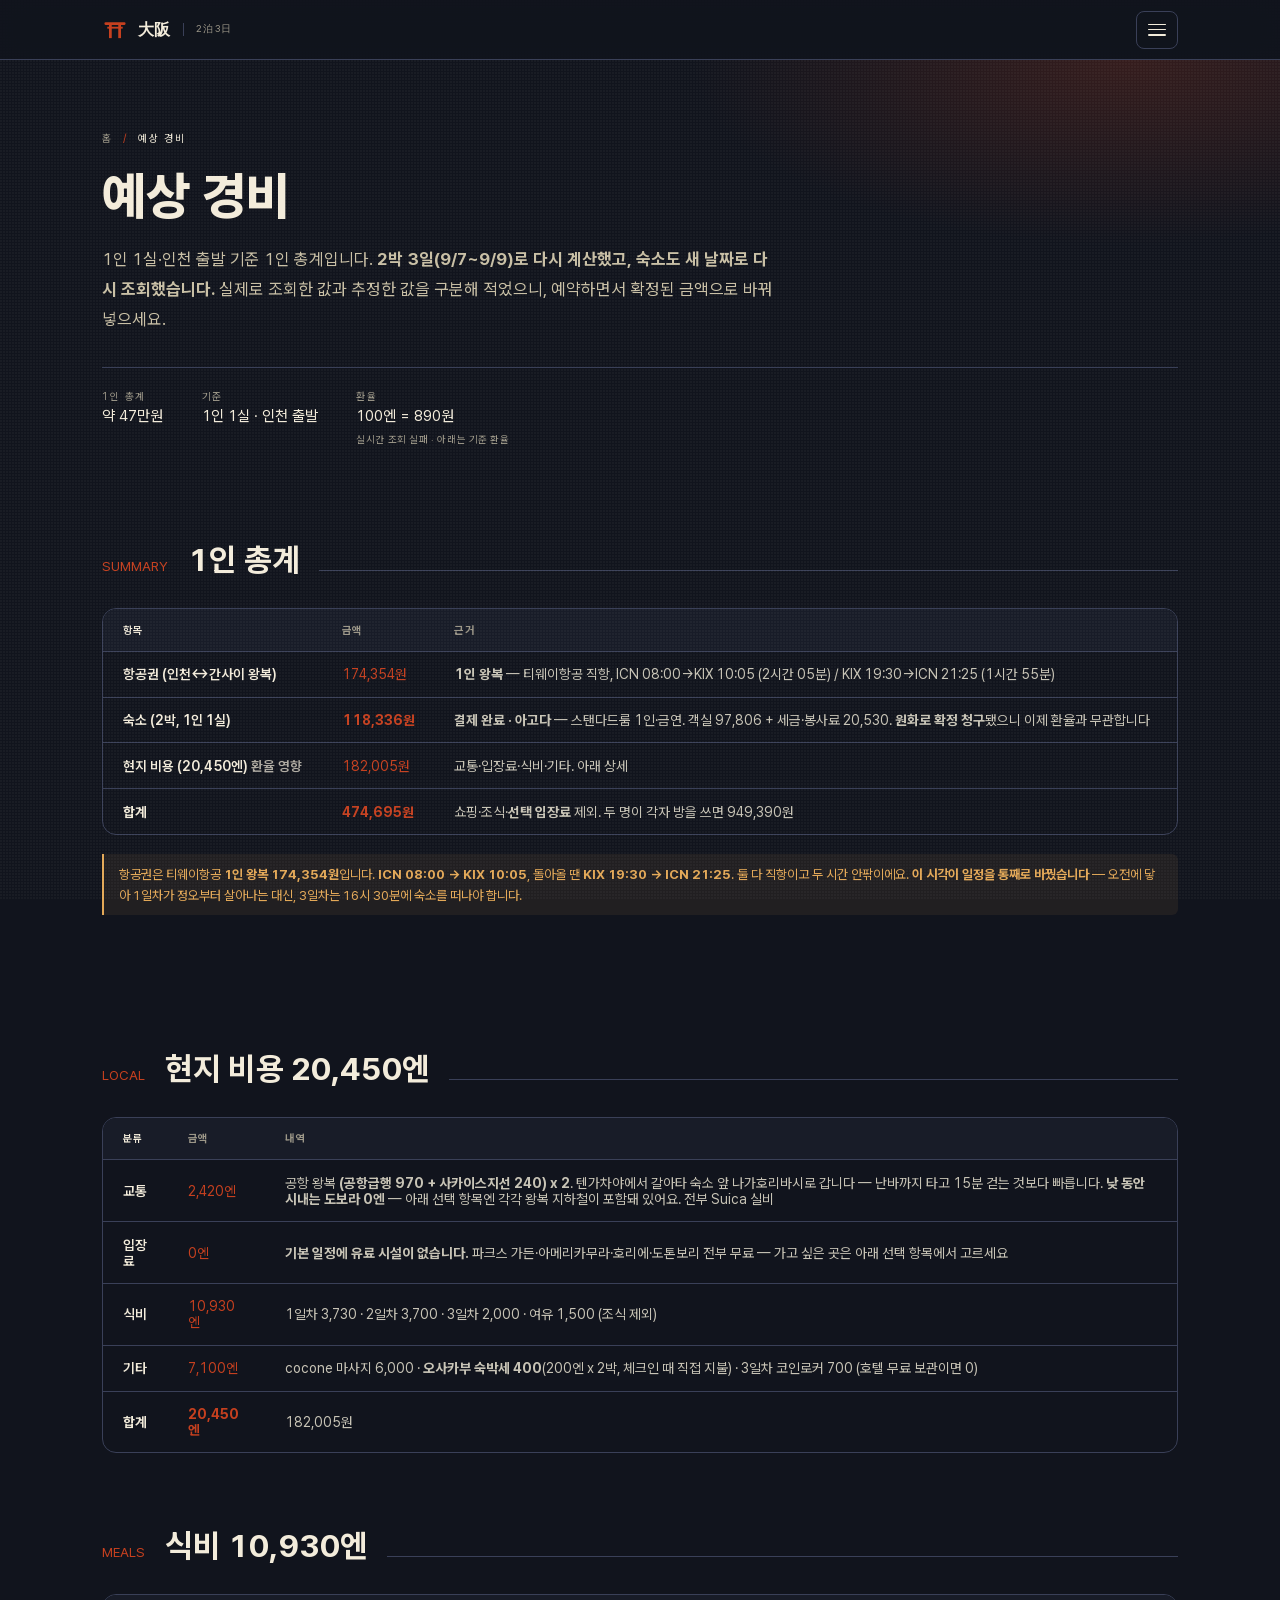
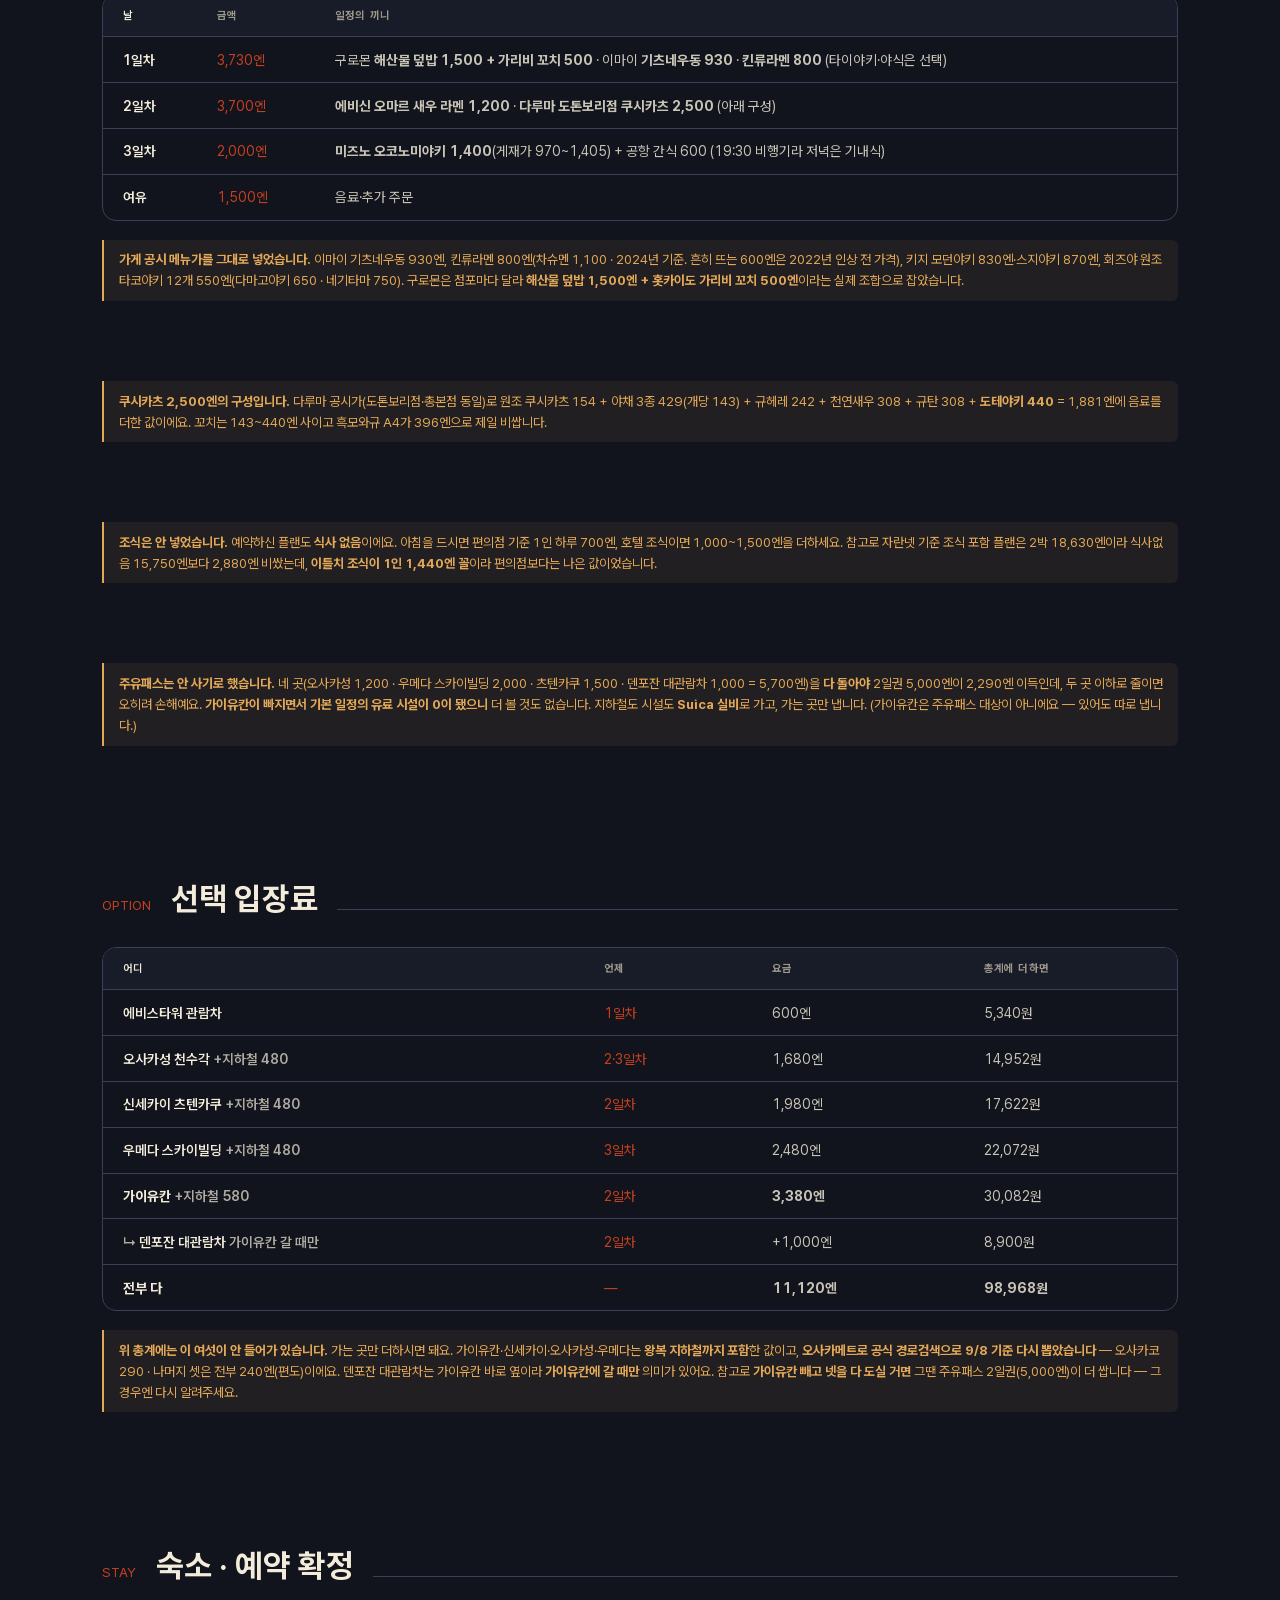
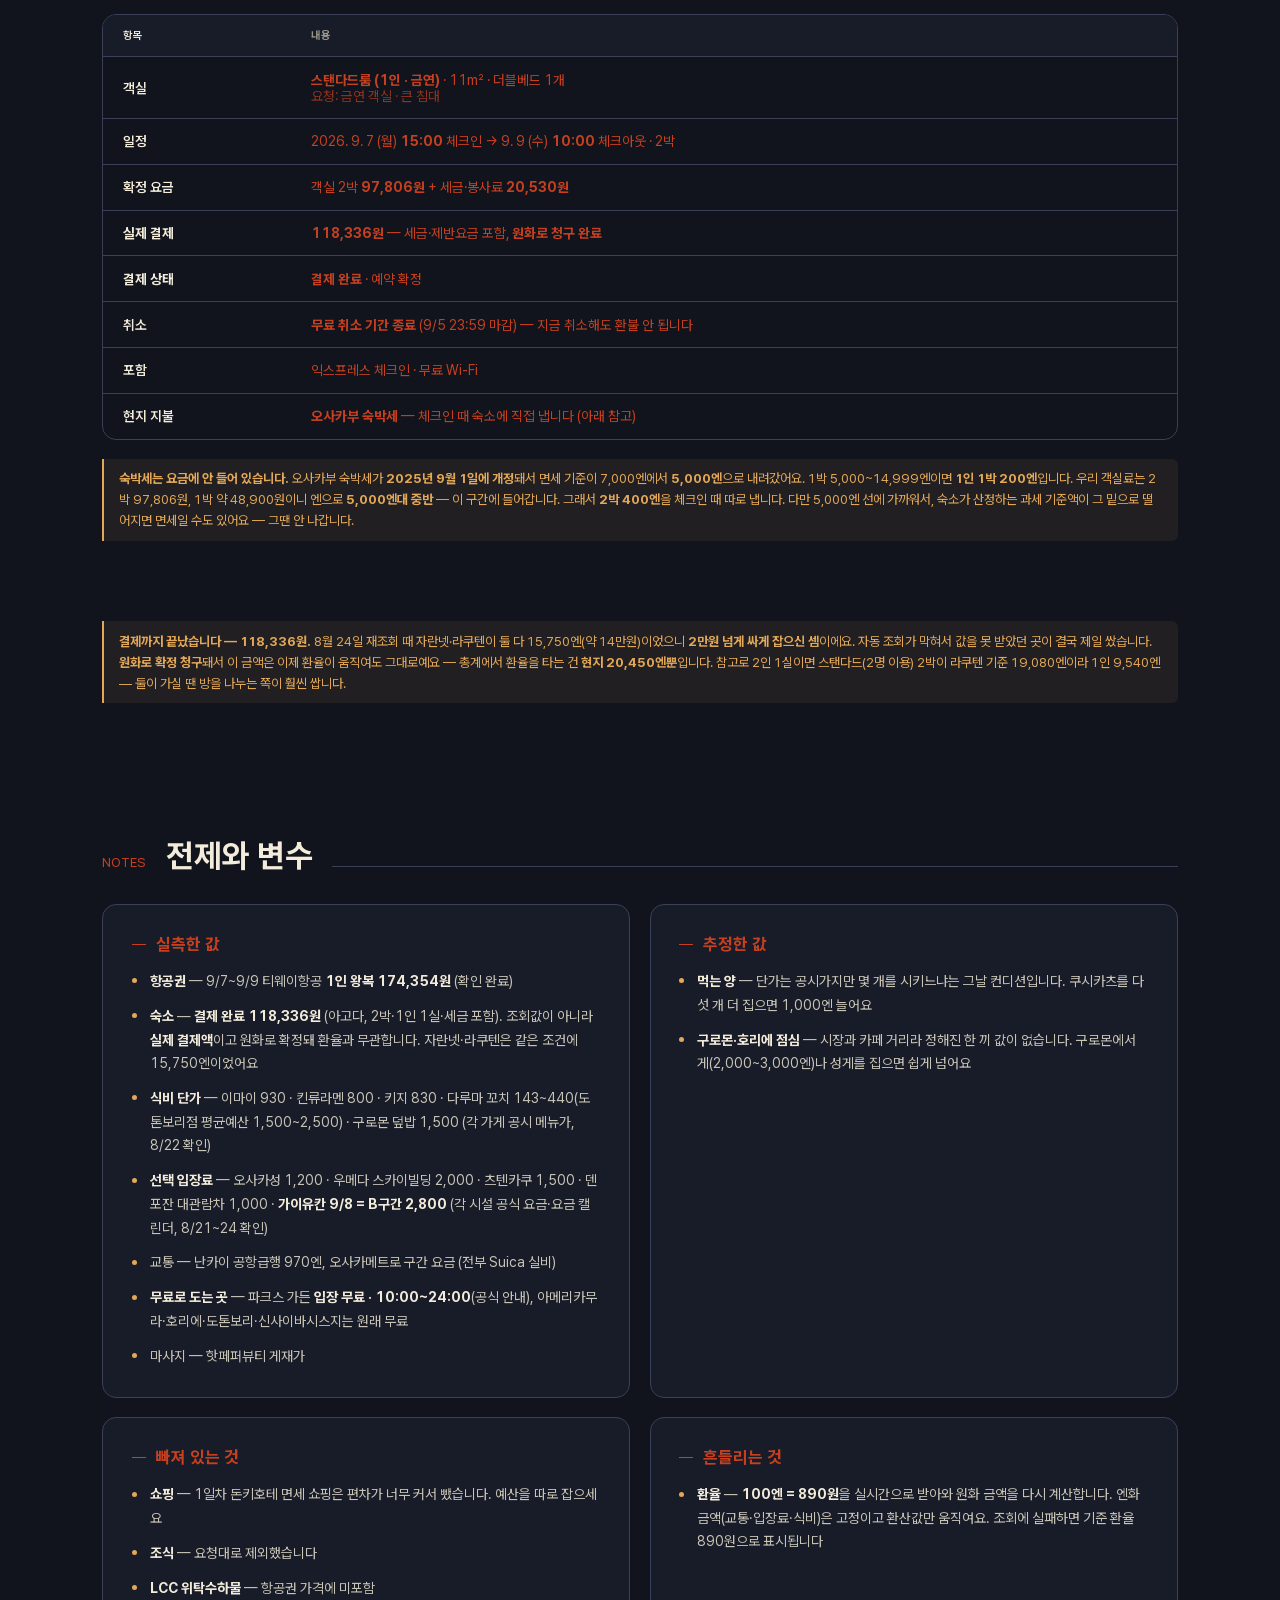
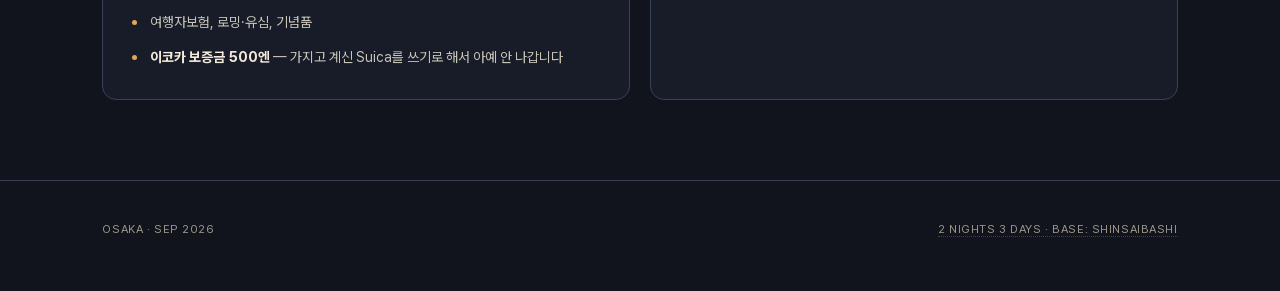
==== commit 9ed369a6: "공항↔숙소를 텐가차야 환승으로 변경 (도보 15분 → 2분) 숙소가 나가호리바시역 7번출구 도보 2분이고, 나가호리바시는 오사카메트로 사카이스지선이다. 그리고 공항급행이 텐가차야에" ====
--- a/budget.html
+++ b/budget.html
@@ -82,7 +82,7 @@
   <h1>예상 경비</h1>
   <p class="lead">1인 1실·인천 출발 기준 1인 총계입니다. <b>2박 3일(9/7~9/9)로 다시 계산했고, 숙소도 새 날짜로 다시 조회했습니다.</b> 실제로 조회한 값과 추정한 값을 구분해 적었으니, 예약하면서 확정된 금액으로 바꿔 넣으세요.</p>
   <div class="facts">
-    <div><span class="label">1인 총계</span><span class="val" data-jpy="19970" data-krw-base="292690" data-krw-round>약 47만원</span></div>
+    <div><span class="label">1인 총계</span><span class="val" data-jpy="20450" data-krw-base="292690" data-krw-round>약 47만원</span></div>
     <div><span class="label">기준</span><span class="val">1인 1실 · 인천 출발</span></div>
     <div><span class="label">환율</span><span class="val" data-fx-rate>100엔 = 890원</span><span class="fx-note" data-fx-note>기준 환율</span></div>
   </div>
@@ -102,8 +102,8 @@
     <tbody>
       <tr><td>항공권 (인천↔간사이 왕복)</td><td>174,354원</td><td><b>1인 왕복</b> — 티웨이항공 직항, ICN 08:00→KIX 10:05 (2시간 05분) / KIX 19:30→ICN 21:25 (1시간 55분)</td></tr>
       <tr><td>숙소 (2박, 1인 1실)</td><td><b>118,336원</b></td><td><b>결제 완료 · 아고다</b> — 스탠다드룸 1인·금연. 객실 97,806 + 세금·봉사료 20,530. <b>원화로 확정 청구</b>됐으니 이제 환율과 무관합니다</td></tr>
-      <tr><td>현지 비용 (19,970엔) <span style="opacity:.7">환율 영향</span></td><td data-jpy="19970">177,733원</td><td>교통·입장료·식비·기타. 아래 상세</td></tr>
-      <tr><td><b>합계</b></td><td><b data-jpy="19970" data-krw-base="292690">470,423원</b></td><td>쇼핑·조식·<b>선택 입장료</b> 제외. 두 명이 각자 방을 쓰면 <span data-jpy="39940" data-krw-base="585380">940,846원</span></td></tr>
+      <tr><td>현지 비용 (20,450엔) <span style="opacity:.7">환율 영향</span></td><td data-jpy="20450">182,005원</td><td>교통·입장료·식비·기타. 아래 상세</td></tr>
+      <tr><td><b>합계</b></td><td><b data-jpy="20450" data-krw-base="292690">474,695원</b></td><td>쇼핑·조식·<b>선택 입장료</b> 제외. 두 명이 각자 방을 쓰면 <span data-jpy="40900" data-krw-base="585380">949,390원</span></td></tr>
     </tbody>
   </table>
 </div>
@@ -114,7 +114,7 @@
 
 <div class="section-head">
   <span class="num">LOCAL</span>
-  <h2>현지 비용 19,970엔</h2>
+  <h2>현지 비용 20,450엔</h2>
   <span class="line" aria-hidden="true"></span>
 </div>
 
@@ -124,11 +124,11 @@
       <tr><th scope="col">분류</th><th scope="col">금액</th><th scope="col">내역</th></tr>
     </thead>
     <tbody>
-      <tr><td>교통</td><td>1,940엔</td><td>공항 왕복 난카이 공항급행 970 x 2. <b>사흘 내내 시내는 도보라 지하철 0엔</b> — 아래 선택 항목엔 각각 왕복 지하철이 포함돼 있습니다. 전부 Suica 실비</td></tr>
+      <tr><td>교통</td><td>2,420엔</td><td>공항 왕복 <b>(공항급행 970 + 사카이스지선 240) x 2</b>. 텐가차야에서 갈아타 숙소 앞 나가호리바시로 갑니다 — 난바까지 타고 15분 걷는 것보다 빠릅니다. <b>낮 동안 시내는 도보라 0엔</b> — 아래 선택 항목엔 각각 왕복 지하철이 포함돼 있어요. 전부 Suica 실비</td></tr>
       <tr><td>입장료</td><td>0엔</td><td><b>기본 일정에 유료 시설이 없습니다.</b> 파크스 가든·아메리카무라·호리에·도톤보리 전부 무료 — 가고 싶은 곳은 아래 선택 항목에서 고르세요</td></tr>
       <tr><td>식비</td><td>10,930엔</td><td>1일차 3,730 · 2일차 3,700 · 3일차 2,000 · 여유 1,500 (조식 제외)</td></tr>
       <tr><td>기타</td><td>7,100엔</td><td>cocone 마사지 6,000 · <b>오사카부 숙박세 400</b>(200엔 x 2박, 체크인 때 직접 지불) · 3일차 코인로커 700 (호텔 무료 보관이면 0)</td></tr>
-      <tr><td><b>합계</b></td><td><b>19,970엔</b></td><td data-jpy="19970">177,733원</td></tr>
+      <tr><td><b>합계</b></td><td><b>20,450엔</b></td><td data-jpy="20450">182,005원</td></tr>
     </tbody>
   </table>
 </div>
@@ -225,7 +225,7 @@
 </div>
 
 <div class="note-block reveal">
-  <p class="tip"><b>결제까지 끝났습니다 — 118,336원.</b> 8월 24일 재조회 때 자란넷·라쿠텐이 둘 다 15,750엔(약 14만원)이었으니 <b>2만원 넘게 싸게 잡으신 셈</b>이에요. 자동 조회가 막혀서 값을 못 받았던 곳이 결국 제일 쌌습니다. <b>원화로 확정 청구</b>돼서 이 금액은 이제 환율이 움직여도 그대로예요 — 총계에서 환율을 타는 건 <b>현지 19,970엔뿐</b>입니다. 참고로 2인 1실이면 스탠다드(2명 이용) 2박이 라쿠텐 기준 19,080엔이라 1인 9,540엔 — 둘이 가실 땐 방을 나누는 쪽이 훨씬 쌉니다.</p>
+  <p class="tip"><b>결제까지 끝났습니다 — 118,336원.</b> 8월 24일 재조회 때 자란넷·라쿠텐이 둘 다 15,750엔(약 14만원)이었으니 <b>2만원 넘게 싸게 잡으신 셈</b>이에요. 자동 조회가 막혀서 값을 못 받았던 곳이 결국 제일 쌌습니다. <b>원화로 확정 청구</b>돼서 이 금액은 이제 환율이 움직여도 그대로예요 — 총계에서 환율을 타는 건 <b>현지 20,450엔뿐</b>입니다. 참고로 2인 1실이면 스탠다드(2명 이용) 2박이 라쿠텐 기준 19,080엔이라 1인 9,540엔 — 둘이 가실 땐 방을 나누는 쪽이 훨씬 쌉니다.</p>
 </div>
 
 <div class="section-head">
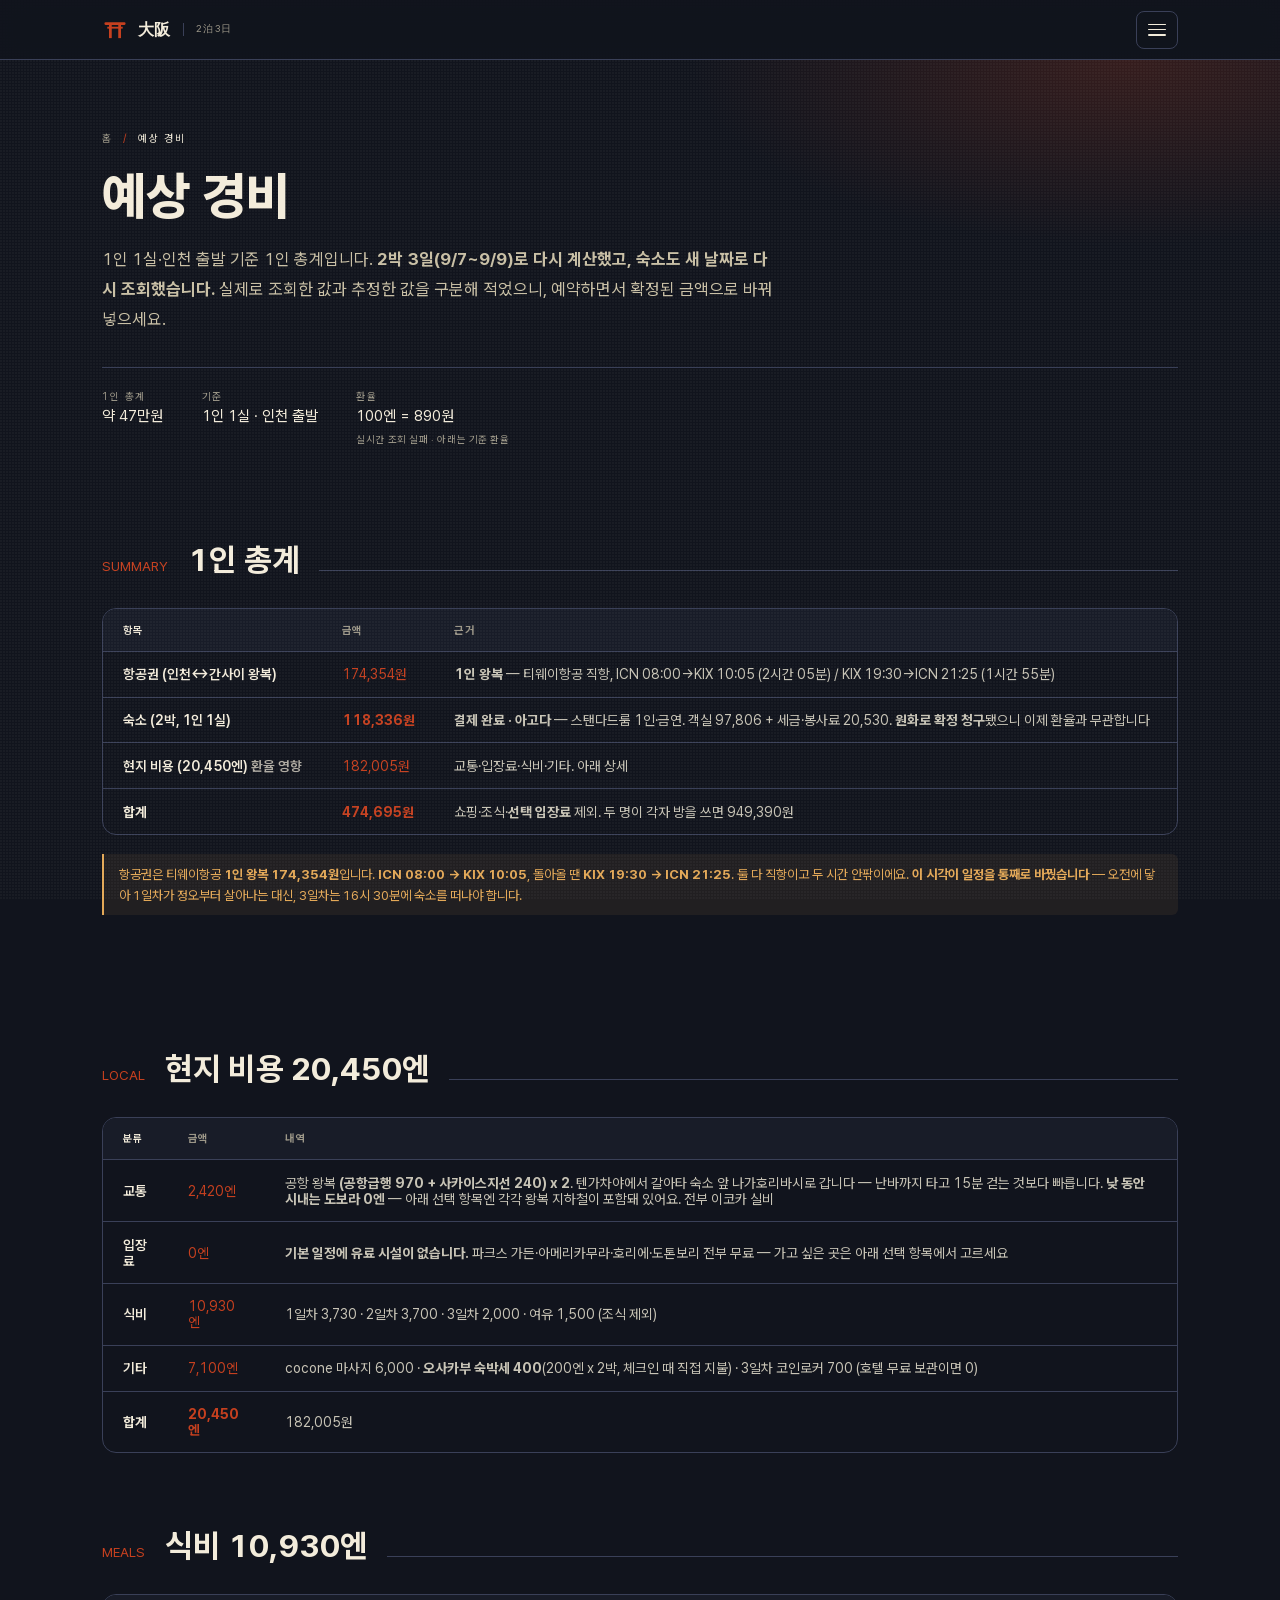
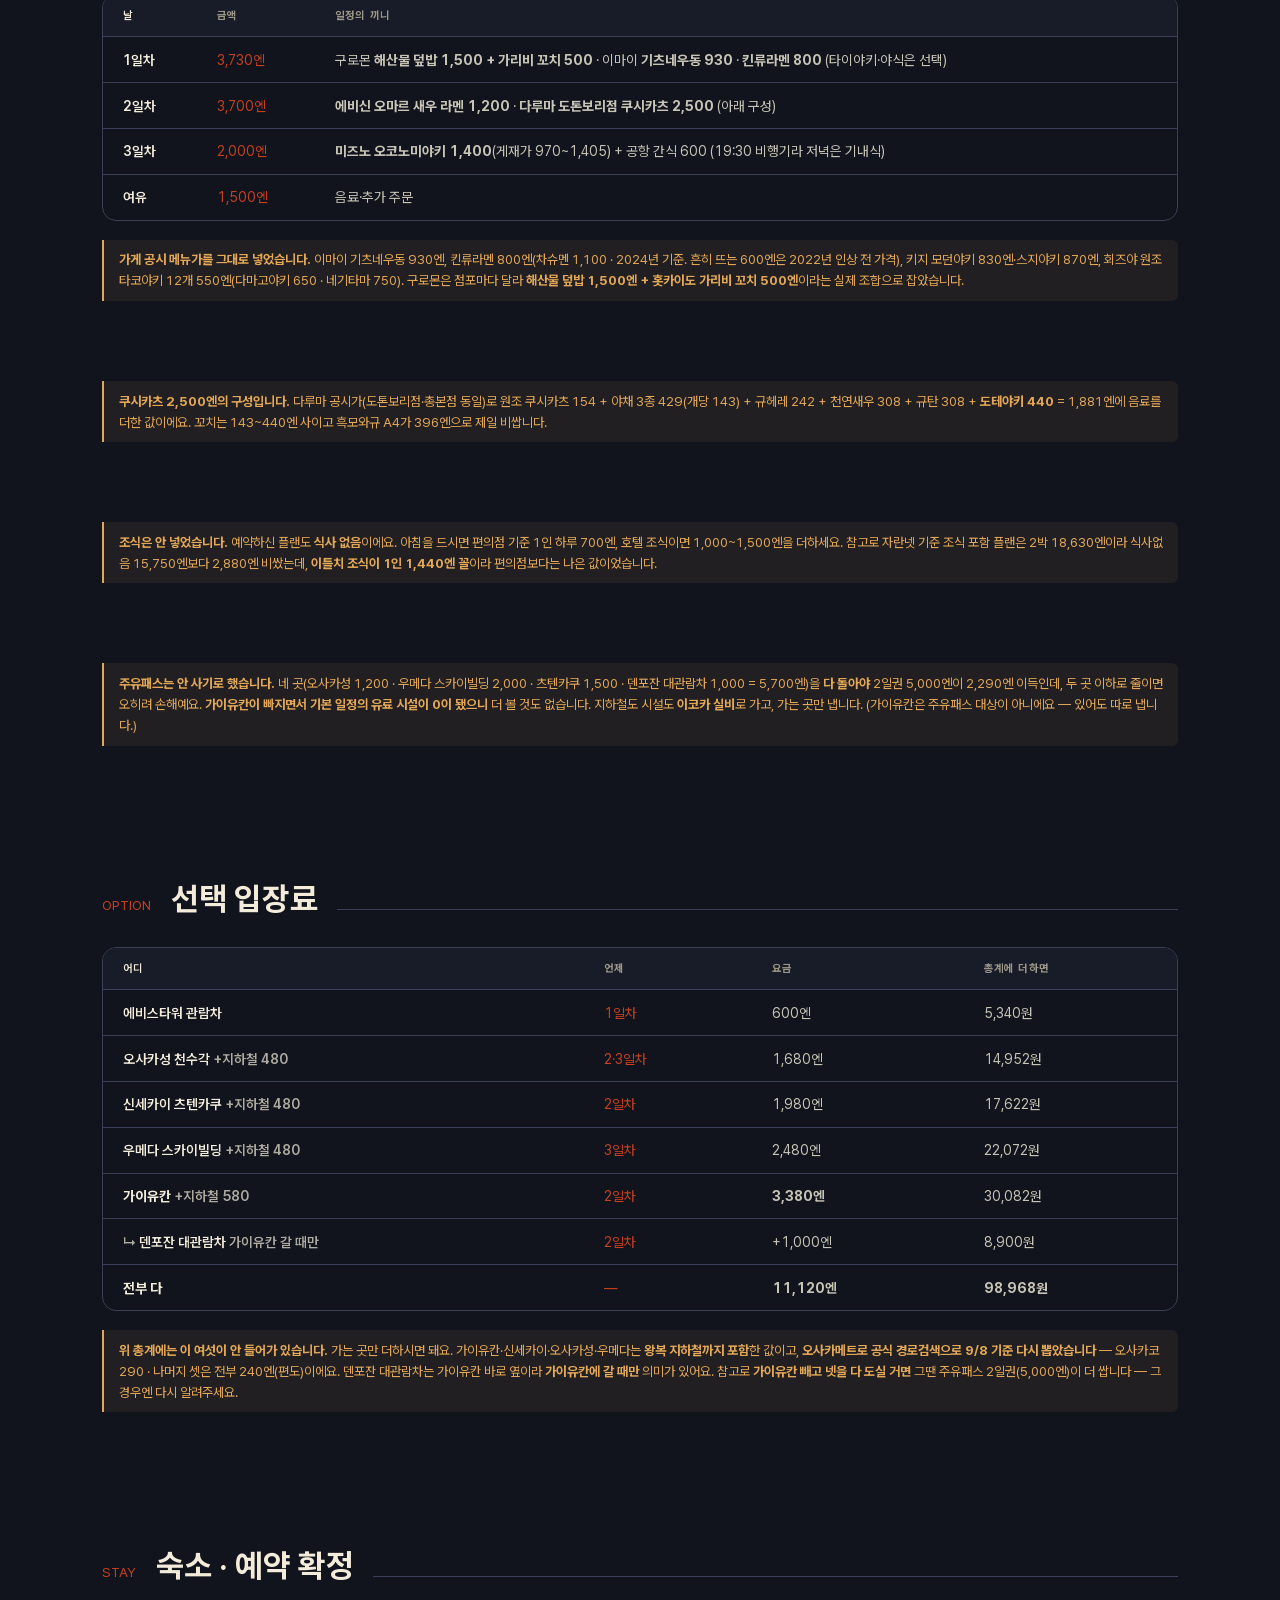
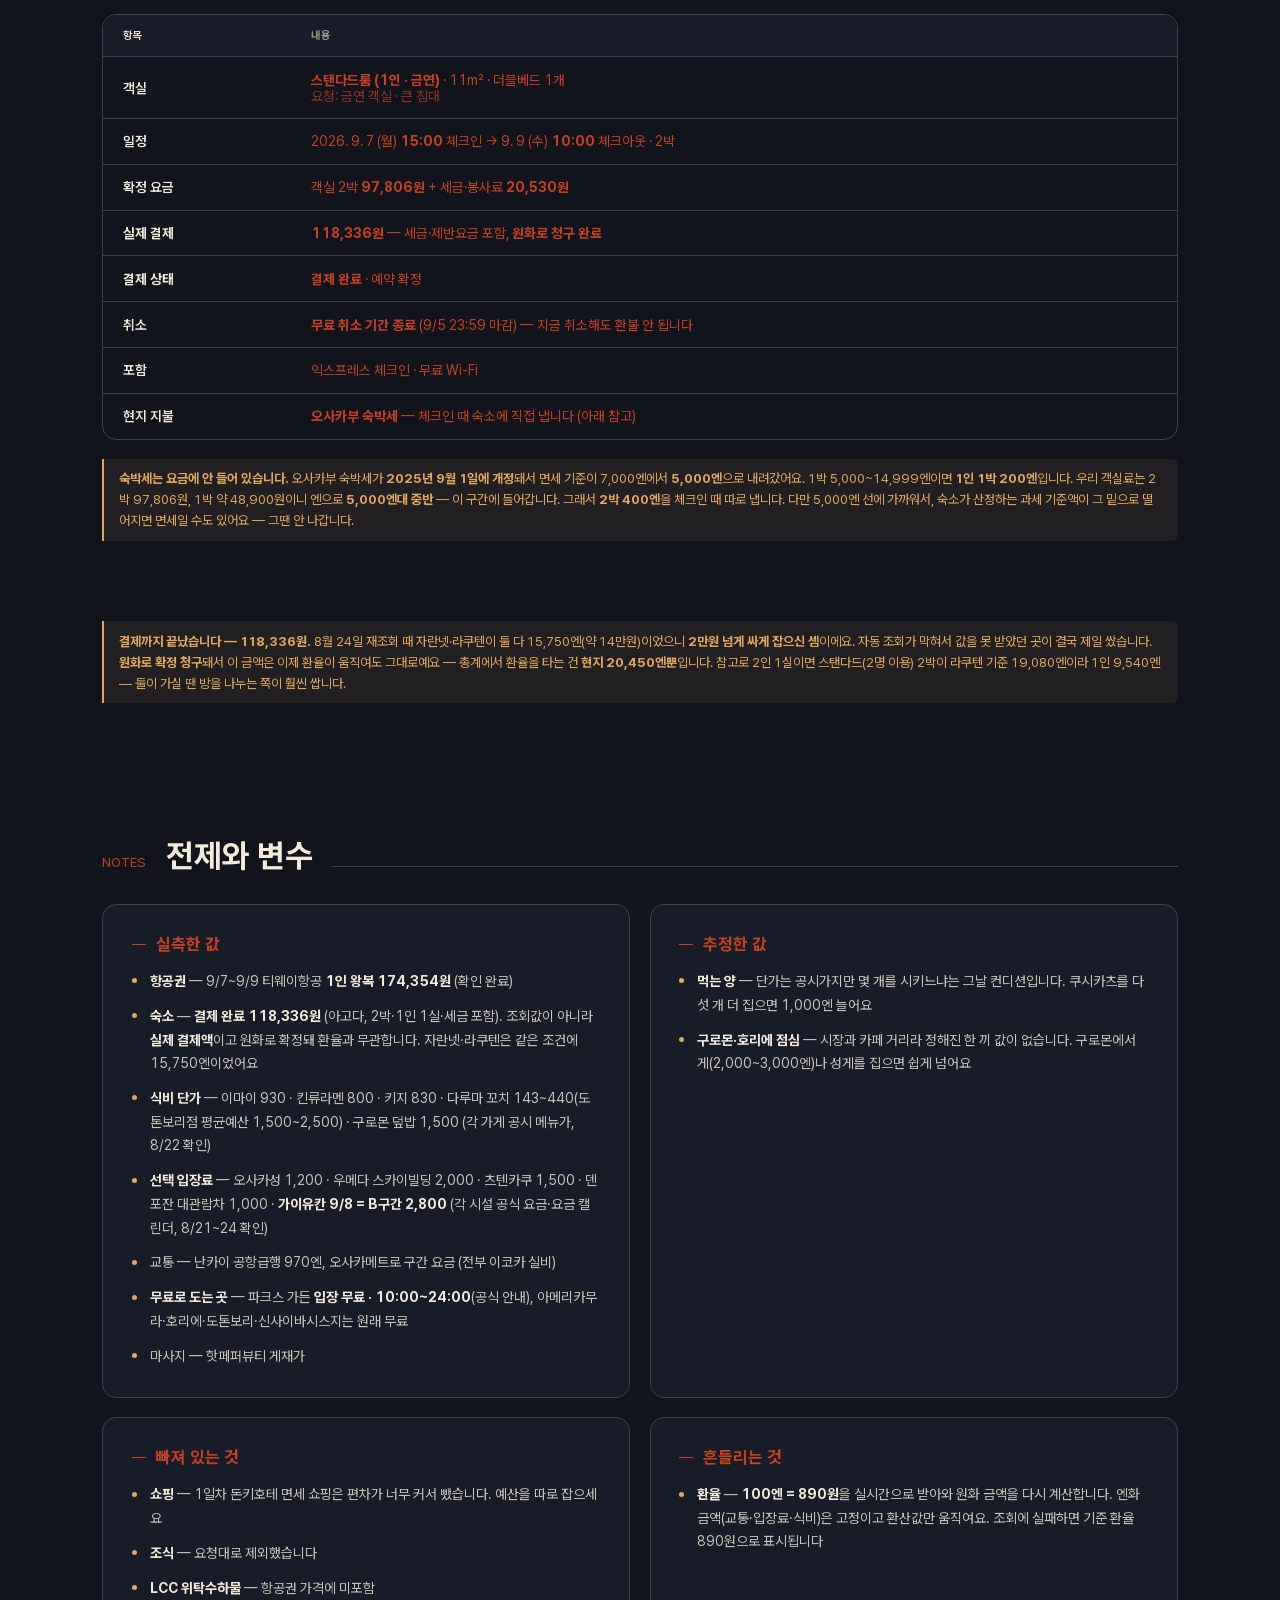
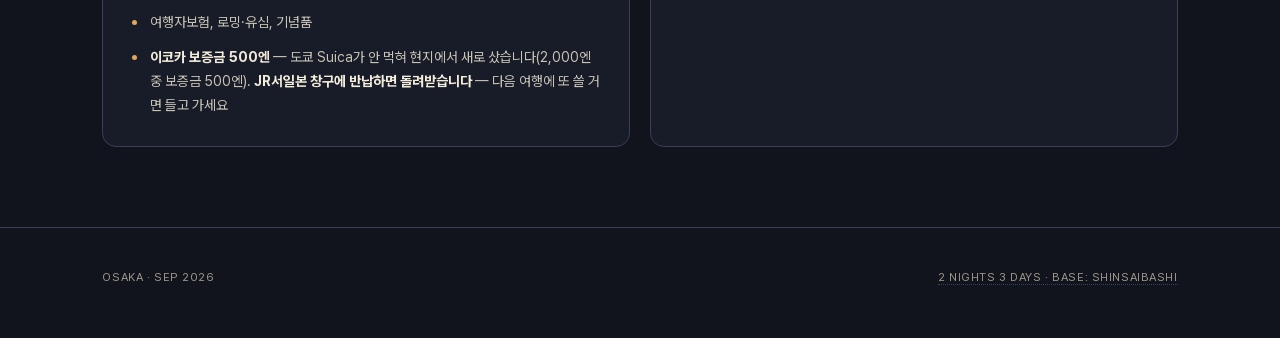
==== commit cf2fb64d: "교통카드를 Suica 에서 이코카로 전면 교체 도쿄에서 쓰던 Suica 가 오사카 개찰에서 안 먹혀 현지에서 이코카를 새로 샀다고 사용자가 알려왔다. 사이트가 "가지고 계신 Sui" ====
--- a/budget.html
+++ b/budget.html
@@ -124,7 +124,7 @@
       <tr><th scope="col">분류</th><th scope="col">금액</th><th scope="col">내역</th></tr>
     </thead>
     <tbody>
-      <tr><td>교통</td><td>2,420엔</td><td>공항 왕복 <b>(공항급행 970 + 사카이스지선 240) x 2</b>. 텐가차야에서 갈아타 숙소 앞 나가호리바시로 갑니다 — 난바까지 타고 15분 걷는 것보다 빠릅니다. <b>낮 동안 시내는 도보라 0엔</b> — 아래 선택 항목엔 각각 왕복 지하철이 포함돼 있어요. 전부 Suica 실비</td></tr>
+      <tr><td>교통</td><td>2,420엔</td><td>공항 왕복 <b>(공항급행 970 + 사카이스지선 240) x 2</b>. 텐가차야에서 갈아타 숙소 앞 나가호리바시로 갑니다 — 난바까지 타고 15분 걷는 것보다 빠릅니다. <b>낮 동안 시내는 도보라 0엔</b> — 아래 선택 항목엔 각각 왕복 지하철이 포함돼 있어요. 전부 이코카 실비</td></tr>
       <tr><td>입장료</td><td>0엔</td><td><b>기본 일정에 유료 시설이 없습니다.</b> 파크스 가든·아메리카무라·호리에·도톤보리 전부 무료 — 가고 싶은 곳은 아래 선택 항목에서 고르세요</td></tr>
       <tr><td>식비</td><td>10,930엔</td><td>1일차 3,730 · 2일차 3,700 · 3일차 2,000 · 여유 1,500 (조식 제외)</td></tr>
       <tr><td>기타</td><td>7,100엔</td><td>cocone 마사지 6,000 · <b>오사카부 숙박세 400</b>(200엔 x 2박, 체크인 때 직접 지불) · 3일차 코인로커 700 (호텔 무료 보관이면 0)</td></tr>
@@ -166,7 +166,7 @@
 </div>
 
 <div class="note-block reveal">
-  <p class="tip"><b>주유패스는 안 사기로 했습니다.</b> 네 곳(오사카성 1,200 · 우메다 스카이빌딩 2,000 · 츠텐카쿠 1,500 · 덴포잔 대관람차 1,000 = 5,700엔)을 <b>다 돌아야</b> 2일권 5,000엔이 2,290엔 이득인데, 두 곳 이하로 줄이면 오히려 손해예요. <b>가이유칸이 빠지면서 기본 일정의 유료 시설이 0이 됐으니</b> 더 볼 것도 없습니다. 지하철도 시설도 <b>Suica 실비</b>로 가고, 가는 곳만 냅니다. (가이유칸은 주유패스 대상이 아니에요 — 있어도 따로 냅니다.)</p>
+  <p class="tip"><b>주유패스는 안 사기로 했습니다.</b> 네 곳(오사카성 1,200 · 우메다 스카이빌딩 2,000 · 츠텐카쿠 1,500 · 덴포잔 대관람차 1,000 = 5,700엔)을 <b>다 돌아야</b> 2일권 5,000엔이 2,290엔 이득인데, 두 곳 이하로 줄이면 오히려 손해예요. <b>가이유칸이 빠지면서 기본 일정의 유료 시설이 0이 됐으니</b> 더 볼 것도 없습니다. 지하철도 시설도 <b>이코카 실비</b>로 가고, 가는 곳만 냅니다. (가이유칸은 주유패스 대상이 아니에요 — 있어도 따로 냅니다.)</p>
 </div>
 
 <div class="section-head">
@@ -242,7 +242,7 @@
       <li><b>숙소</b> — <b>결제 완료 118,336원</b> (아고다, 2박·1인 1실·세금 포함). 조회값이 아니라 <b>실제 결제액</b>이고 원화로 확정돼 환율과 무관합니다. 자란넷·라쿠텐은 같은 조건에 15,750엔이었어요</li>
       <li><b>식비 단가</b> — 이마이 930 · 킨류라멘 800 · 키지 830 · 다루마 꼬치 143~440(도톤보리점 평균예산 1,500~2,500) · 구로몬 덮밥 1,500 (각 가게 공시 메뉴가, 8/22 확인)</li>
       <li><b>선택 입장료</b> — 오사카성 1,200 · 우메다 스카이빌딩 2,000 · 츠텐카쿠 1,500 · 덴포잔 대관람차 1,000 · <b>가이유칸 9/8 = B구간 2,800</b> (각 시설 공식 요금·요금 캘린더, 8/21~24 확인)</li>
-      <li>교통 — 난카이 공항급행 970엔, 오사카메트로 구간 요금 (전부 Suica 실비)</li>
+      <li>교통 — 난카이 공항급행 970엔, 오사카메트로 구간 요금 (전부 이코카 실비)</li>
       <li><b>무료로 도는 곳</b> — 파크스 가든 <b>입장 무료 · 10:00~24:00</b>(공식 안내), 아메리카무라·호리에·도톤보리·신사이바시스지는 원래 무료</li>
       <li>마사지 — 핫페퍼뷰티 게재가</li>
     </ul>
@@ -261,7 +261,7 @@
       <li><b>조식</b> — 요청대로 제외했습니다</li>
       <li><b>LCC 위탁수하물</b> — 항공권 가격에 미포함</li>
       <li>여행자보험, 로밍·유심, 기념품</li>
-      <li><b>이코카 보증금 500엔</b> — 가지고 계신 Suica를 쓰기로 해서 아예 안 나갑니다</li>
+      <li><b>이코카 보증금 500엔</b> — 도쿄 Suica가 안 먹혀 현지에서 새로 샀습니다(2,000엔 중 보증금 500엔). <b>JR서일본 창구에 반납하면 돌려받습니다</b> — 다음 여행에 또 쓸 거면 들고 가세요</li>
     </ul>
   </div>
   <div class="info-card reveal">
